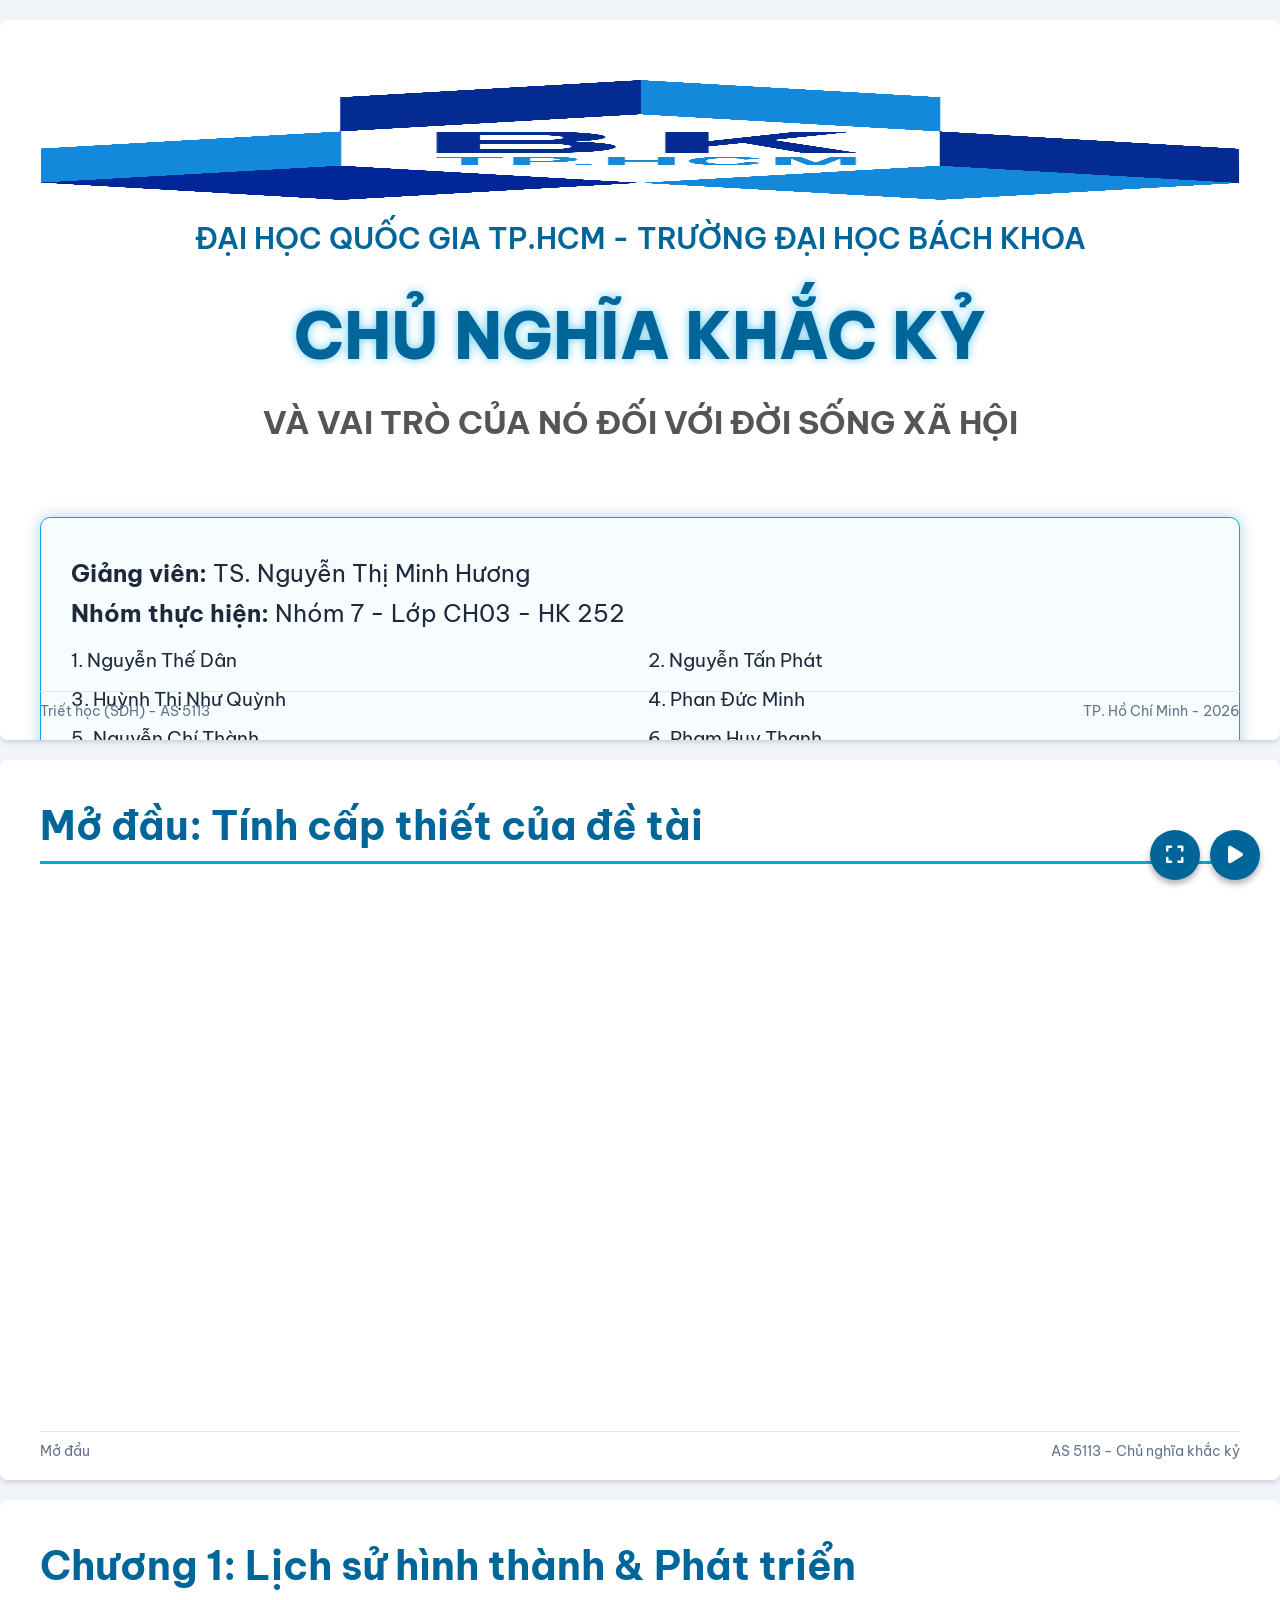
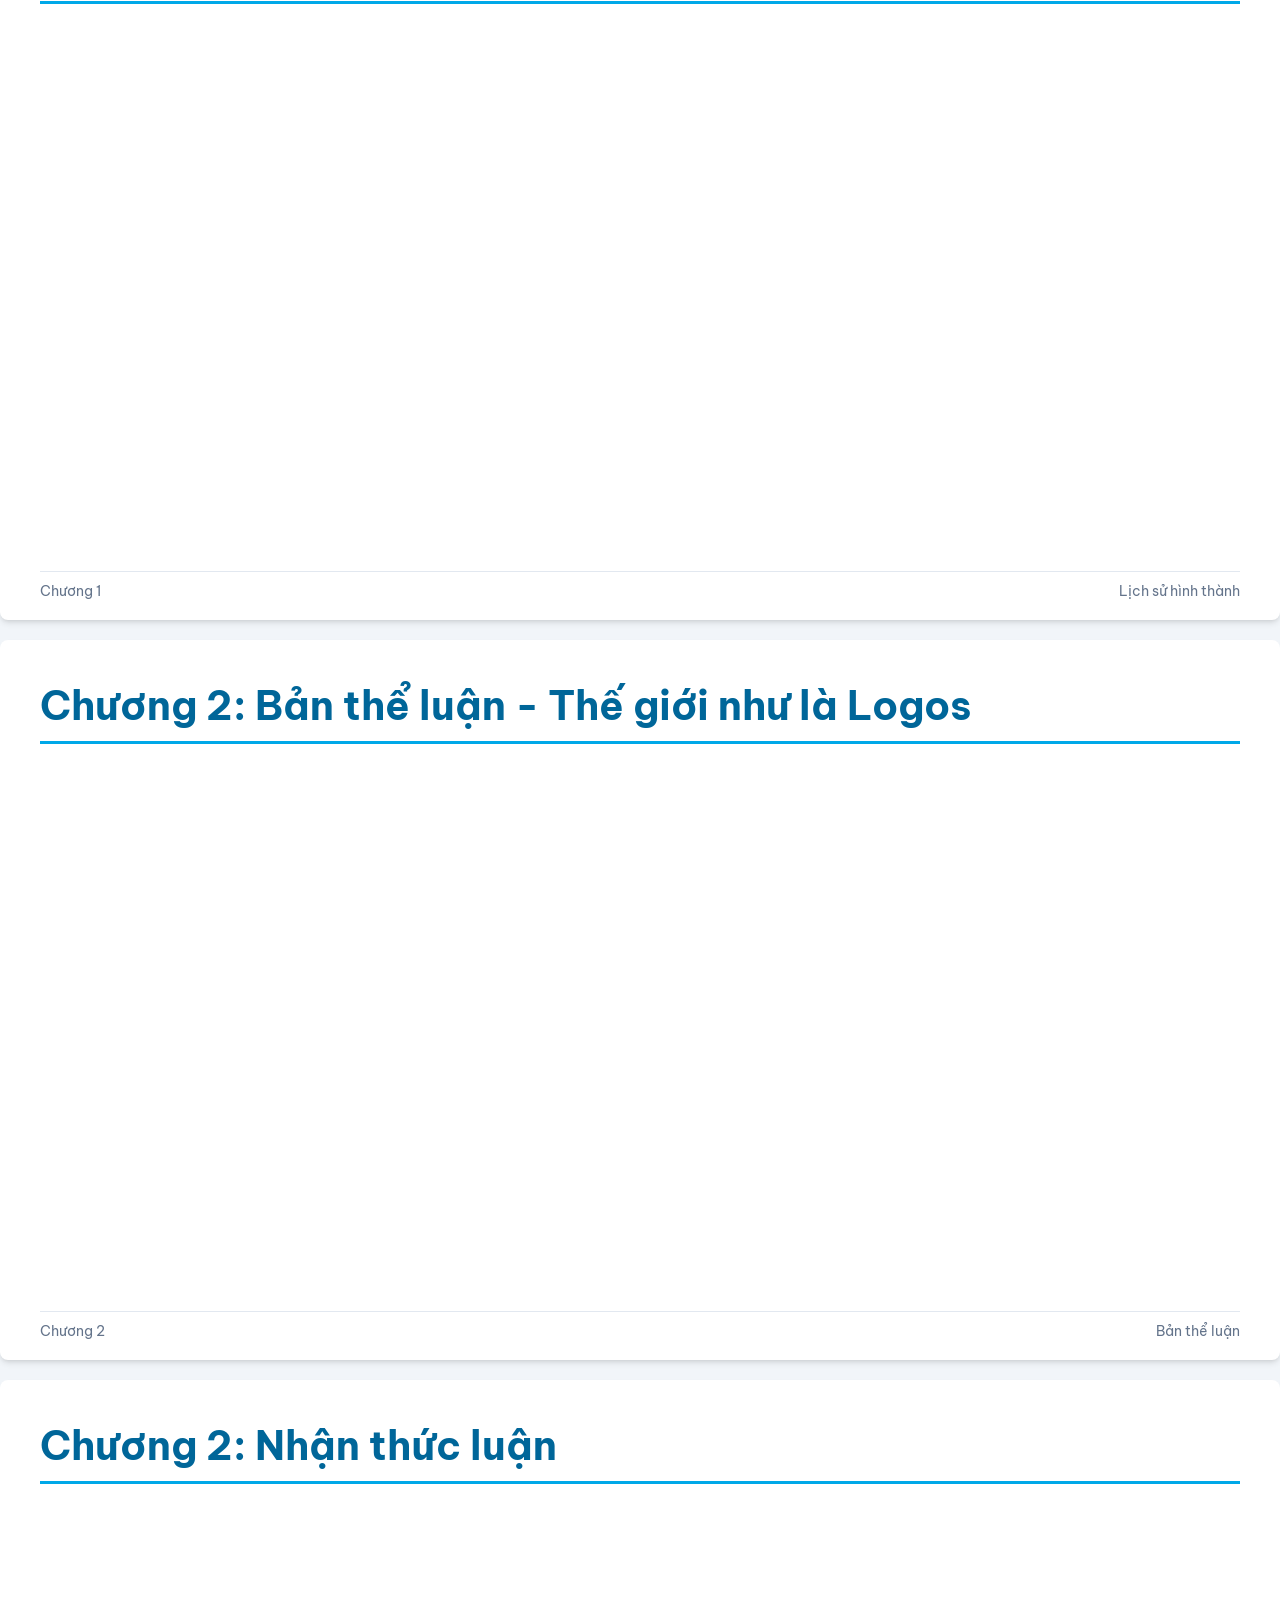
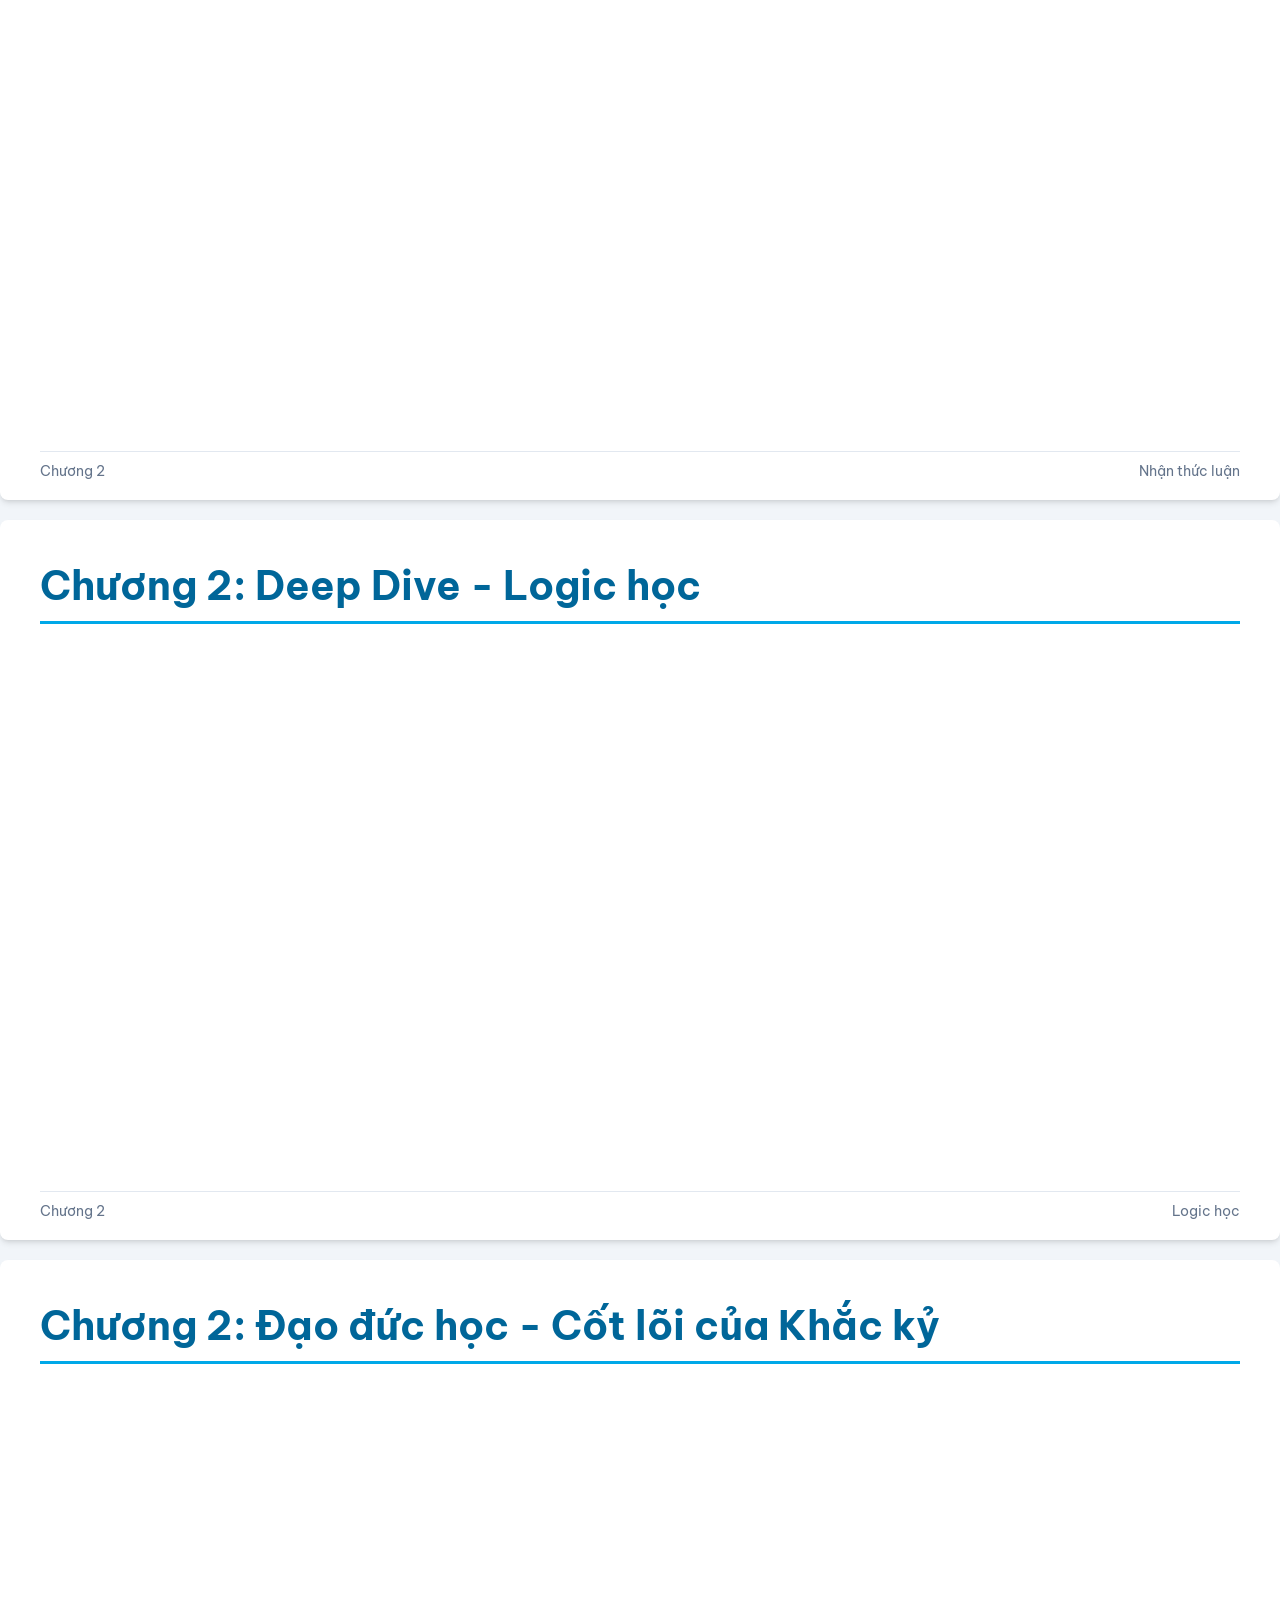
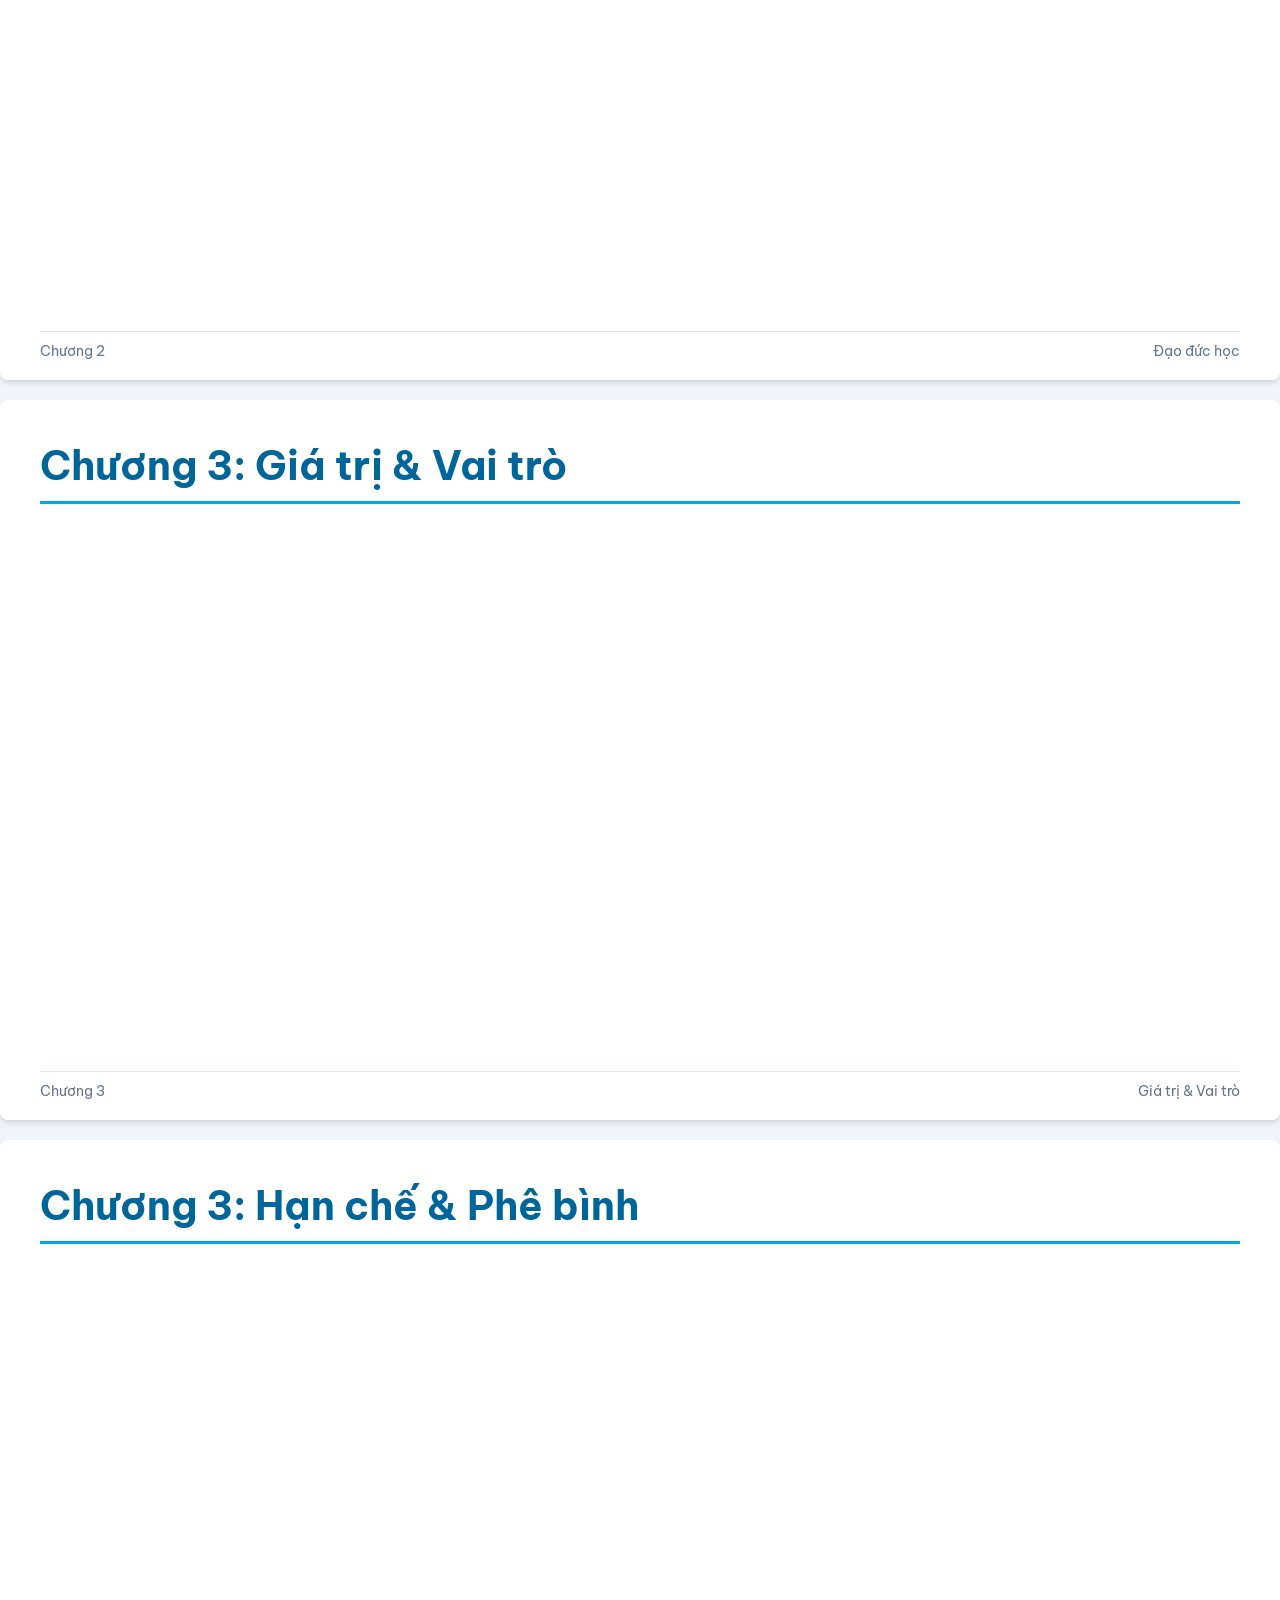
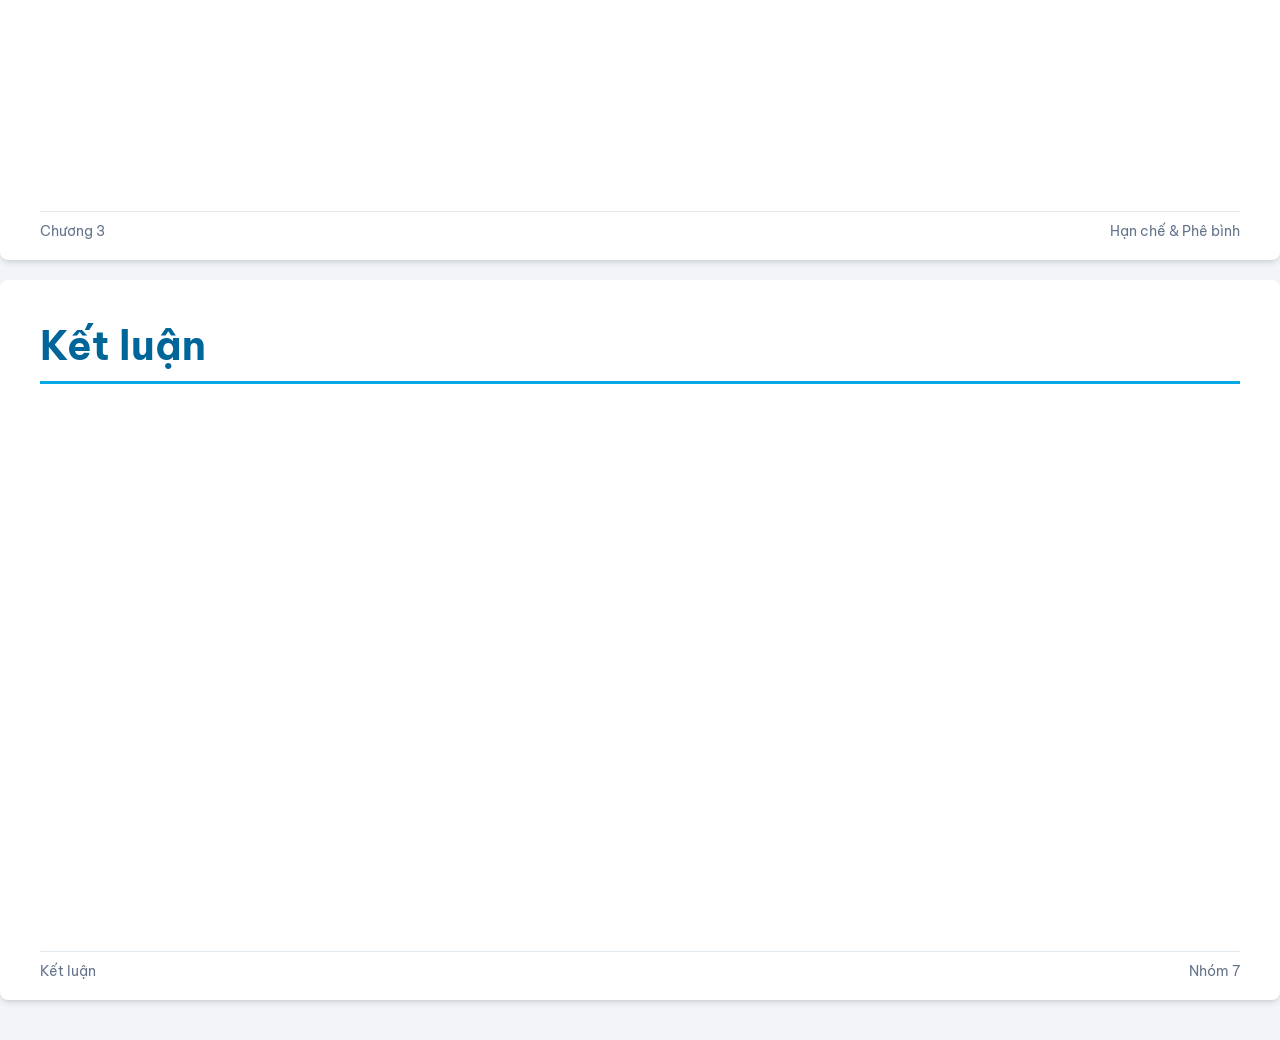
==== index.html @ 93620fe8 "feat: Create a new interactive web-based presentation system with HTML sections, JavaScript logic, a" ====
<!DOCTYPE html>
<html lang="vi">

<head>
    <meta charset="UTF-8">
    <meta name="viewport" content="width=device-width, initial-scale=1.0">
    <title>Tiểu luận Triết học: Chủ nghĩa khắc kỷ</title>
    <link rel="icon" href="assets/hcmut_logo.png" type="image/png">
    <link rel="preconnect" href="https://fonts.googleapis.com">
    <link rel="preconnect" href="https://fonts.gstatic.com" crossorigin>
    <link
        href="https://fonts.googleapis.com/css2?family=Be+Vietnam+Pro:wght@400;500;600;700;800&family=Urbanist:wght@400;700;800&family=Azeret+Mono:wght@400;500&display=swap"
        rel="stylesheet">
    <link rel="stylesheet" href="https://cdnjs.cloudflare.com/ajax/libs/font-awesome/6.5.1/css/all.min.css">
    <link rel="stylesheet" href="css/slides.css">
</head>

<body>
    <!-- Navigation Arrows -->
    <button id="prev-arrow" class="nav-arrow"><i class="fa-solid fa-chevron-left"></i></button>
    <button id="next-arrow" class="nav-arrow"><i class="fa-solid fa-chevron-right"></i></button>

    <!-- Slide Counter -->
    <div id="slide-counter">1 / 1</div>

    <!-- Control Buttons -->
    <div id="presentation-controls">
        <button class="control-btn" id="btn-fullscreen" title="Toàn màn hình (F)">
            <i class="fa-solid fa-expand"></i>
        </button>
        <button class="control-btn" id="btn-present" title="Chế độ trình chiếu (P)">
            <i class="fa-solid fa-play"></i>
        </button>
    </div>

    <!-- Slides Container -->
    <div id="slides-container"></div>

    <script src="js/presentation.js"></script>
</body>

</html>
---- css/slides.css ----
/* Main Styles */
:root {
    --primary-color: #006699; /* BK Blue */
    --accent-color: #00a8e8;
    --text-color: #1e293b;
    --bg-color: #ffffff;
    --slide-width: 1280px;
    --slide-height: 720px;
}

body {
    margin: 0;
    padding: 20px;
    font-family: 'Be Vietnam Pro', sans-serif;
    background-color: #f1f5f9;
    color: var(--text-color);
    display: flex;
    flex-direction: column;
    align-items: center;
    min-height: 100vh;
}

/* Slide Container */
.slide-container {
    width: var(--slide-width);
    height: var(--slide-height);
    background: white;
    margin-bottom: 20px;
    position: relative;
    overflow: hidden;
    box-shadow: 0 4px 6px -1px rgb(0 0 0 / 0.1), 0 2px 4px -2px rgb(0 0 0 / 0.1);
    border-radius: 8px;
    display: flex;
    flex-direction: column;
    padding: 40px;
    box-sizing: border-box;
    transition: transform 0.3s ease;
}

/* Headers */
h1, h2, h3 {
    color: var(--primary-color);
    margin-top: 0;
}

h1 { font-size: 3.5rem; font-weight: 800; line-height: 1.1; margin-bottom: 0.5em; }
h2 { font-size: 2.5rem; font-weight: 700; margin-bottom: 0.8em; border-bottom: 3px solid var(--accent-color); padding-bottom: 10px; display: inline-block; }
h3 { font-size: 1.8rem; font-weight: 600; margin-bottom: 0.5em; }

/* Content */
.content-wrapper {
    flex: 1;
    display: flex;
    flex-direction: column;
    justify-content: center;
}

ul {
    font-size: 1.5rem;
    line-height: 1.6;
    padding-left: 1.5em;
}

li {
    margin-bottom: 0.8em;
}

.highlight {
    color: var(--accent-color);
    font-weight: 700;
}

/* Glow Effect */
.glow-text {
    text-shadow: 0 0 10px rgba(0, 168, 232, 0.6);
}

.box-glow {
    box-shadow: 0 0 15px rgba(0, 102, 153, 0.3);
    border: 1px solid var(--accent-color);
    padding: 20px;
    border-radius: 10px;
    background: rgba(240, 249, 255, 0.5);
}

/* Presentation Mode Overrides */
.presentation-mode body {
    gap: 0 !important;
    padding: 0 !important;
    overflow: hidden !important;
    background: #000 !important;
}

.presentation-mode .slide-container {
    display: none;
    position: fixed;
    top: 50%;
    left: 50%;
    transform: translate(-50%, -50%) scale(var(--slide-scale, 1));
    transform-origin: center center;
    margin: 0 !important;
    box-shadow: none;
    border-radius: 0;
}

.presentation-mode .slide-container.active {
    display: flex;
}

/* Fragment Animations */
.fragment {
    opacity: 0;
    transform: translateY(20px);
    transition: all 0.5s ease;
}

.fragment.visible {
    opacity: 1;
    transform: translateY(0);
}

/* Controls */
#presentation-controls {
    position: fixed;
    bottom: 20px;
    right: 20px;
    z-index: 1000;
    display: flex;
    gap: 10px;
}

.control-btn {
    width: 50px;
    height: 50px;
    border-radius: 50%;
    border: none;
    background: var(--primary-color);
    color: white;
    font-size: 20px;
    cursor: pointer;
    transition: all 0.3s ease;
    box-shadow: 0 4px 6px rgba(0,0,0,0.3);
    display: flex;
    align-items: center;
    justify-content: center;
}

.control-btn:hover {
    transform: scale(1.1);
    background: var(--accent-color);
}

.presentation-mode #presentation-controls {
    opacity: 0.3;
}
.presentation-mode #presentation-controls:hover {
    opacity: 1;
}

/* Navigation Arrows */
.nav-arrow {
    position: fixed;
    top: 50%;
    transform: translateY(-50%);
    width: 60px;
    height: 80px;
    background: rgba(0, 102, 153, 0.5);
    color: white;
    border: none;
    cursor: pointer;
    font-size: 24px;
    z-index: 1001;
    opacity: 0;
    transition: opacity 0.3s, background 0.3s;
    display: flex;
    align-items: center;
    justify-content: center;
}

.presentation-mode .nav-arrow { opacity: 0.3; }
.presentation-mode .nav-arrow:hover { opacity: 1; background: rgba(0, 102, 153, 0.9); }
#prev-arrow { left: 0; border-radius: 0 10px 10px 0; }
#next-arrow { right: 0; border-radius: 10px 0 0 10px; }

/* Slide Counter */
#slide-counter {
    position: fixed;
    bottom: 20px;
    left: 50%;
    transform: translateX(-50%);
    background: rgba(0, 0, 0, 0.7);
    color: white;
    padding: 8px 16px;
    border-radius: 20px;
    font-weight: 600;
    z-index: 1000;
    display: none;
}
.presentation-mode #slide-counter { display: block; }

/* Grid Layout for comparison */
.grid-2 {
    display: grid;
    grid-template-columns: 1fr 1fr;
    gap: 40px;
}

/* Footer info */
.slide-footer {
    position: absolute;
    bottom: 20px;
    left: 40px;
    right: 40px;
    display: flex;
    justify-content: space-between;
    font-size: 0.9rem;
    color: #64748b;
    border-top: 1px solid #e2e8f0;
    padding-top: 10px;
}
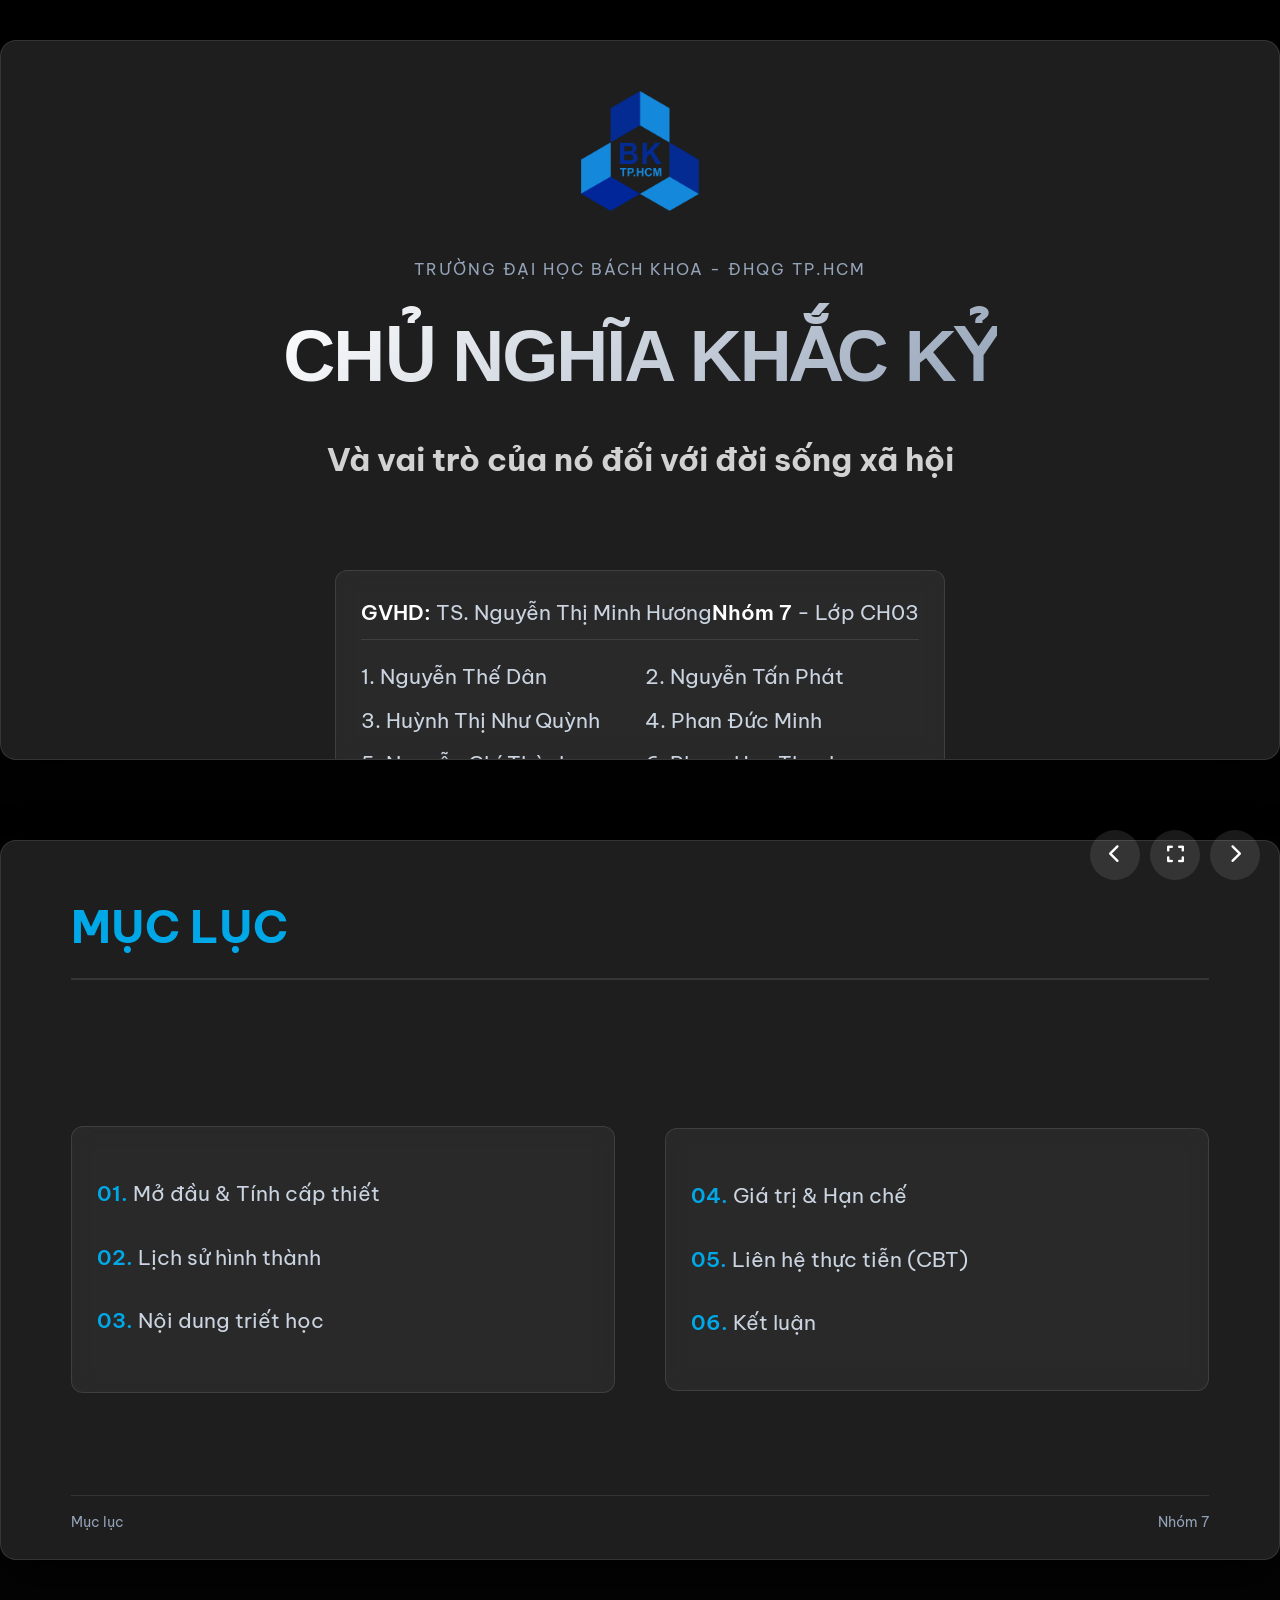
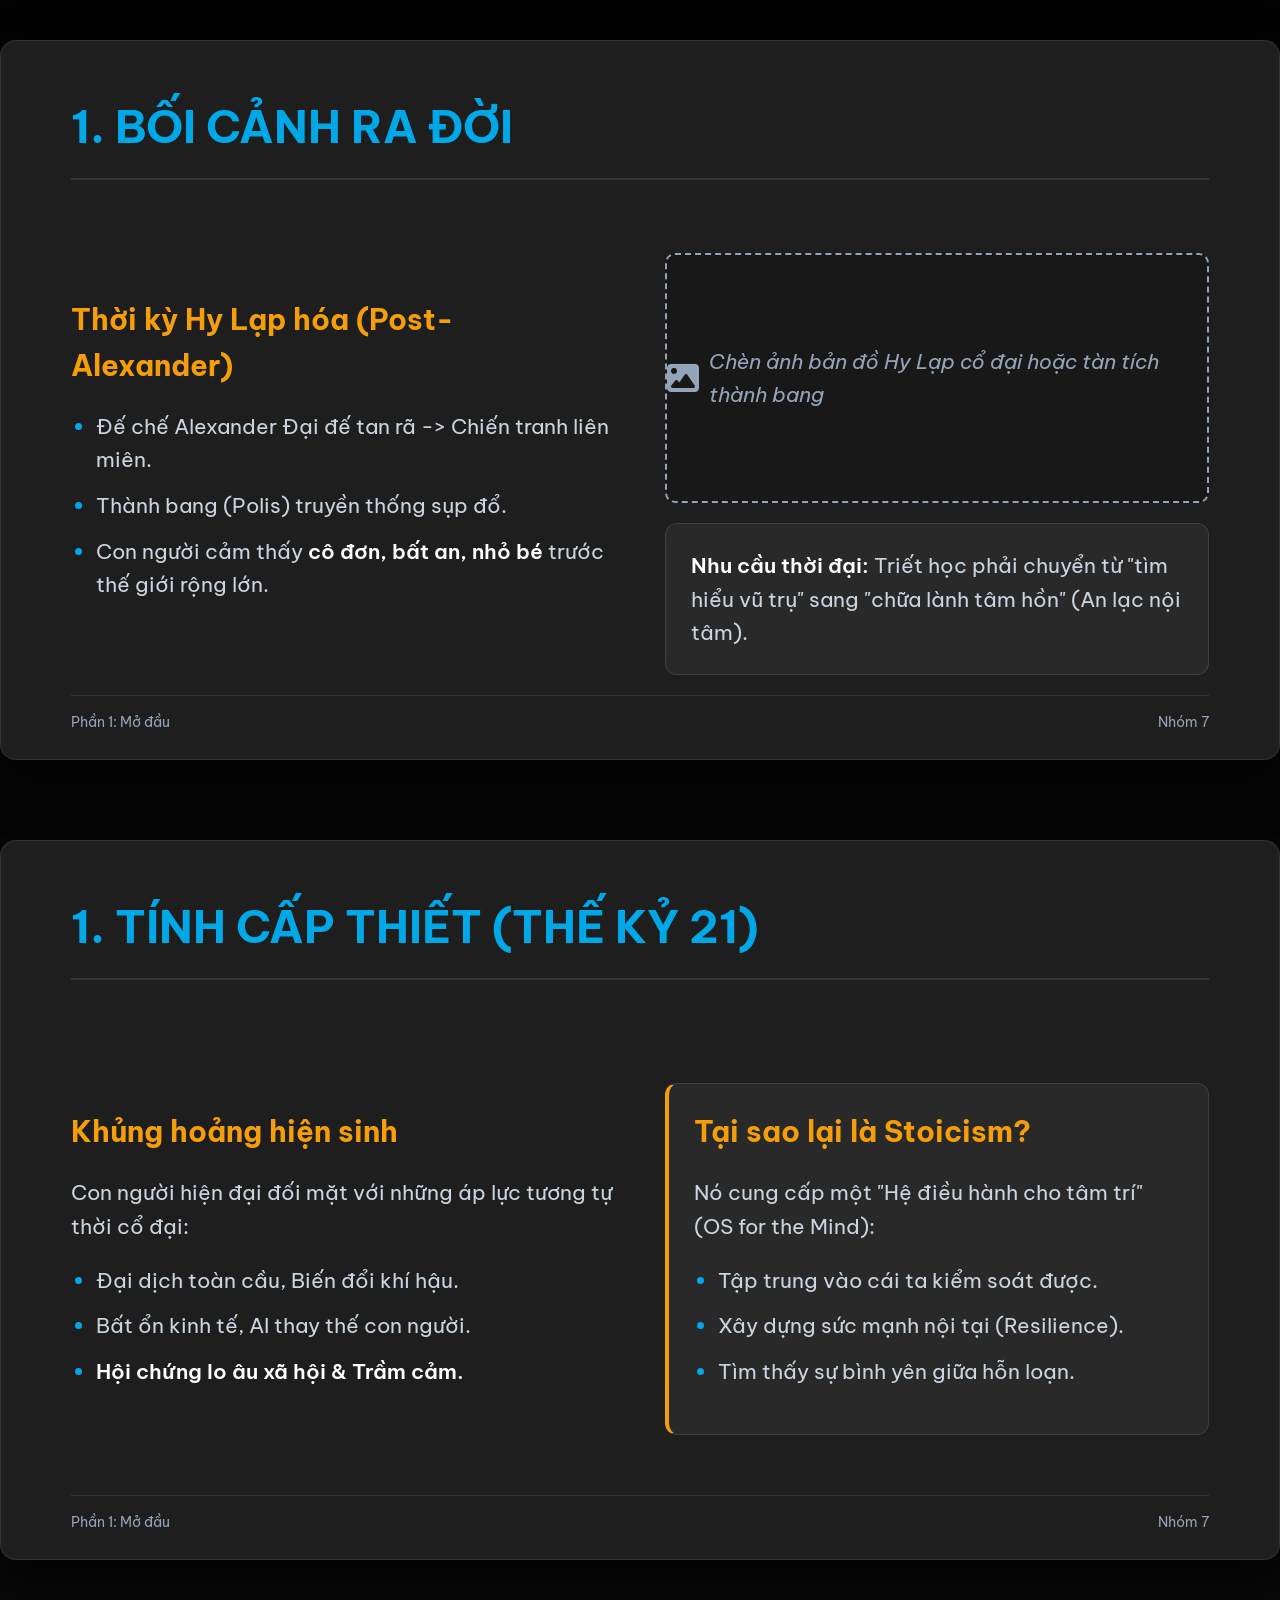
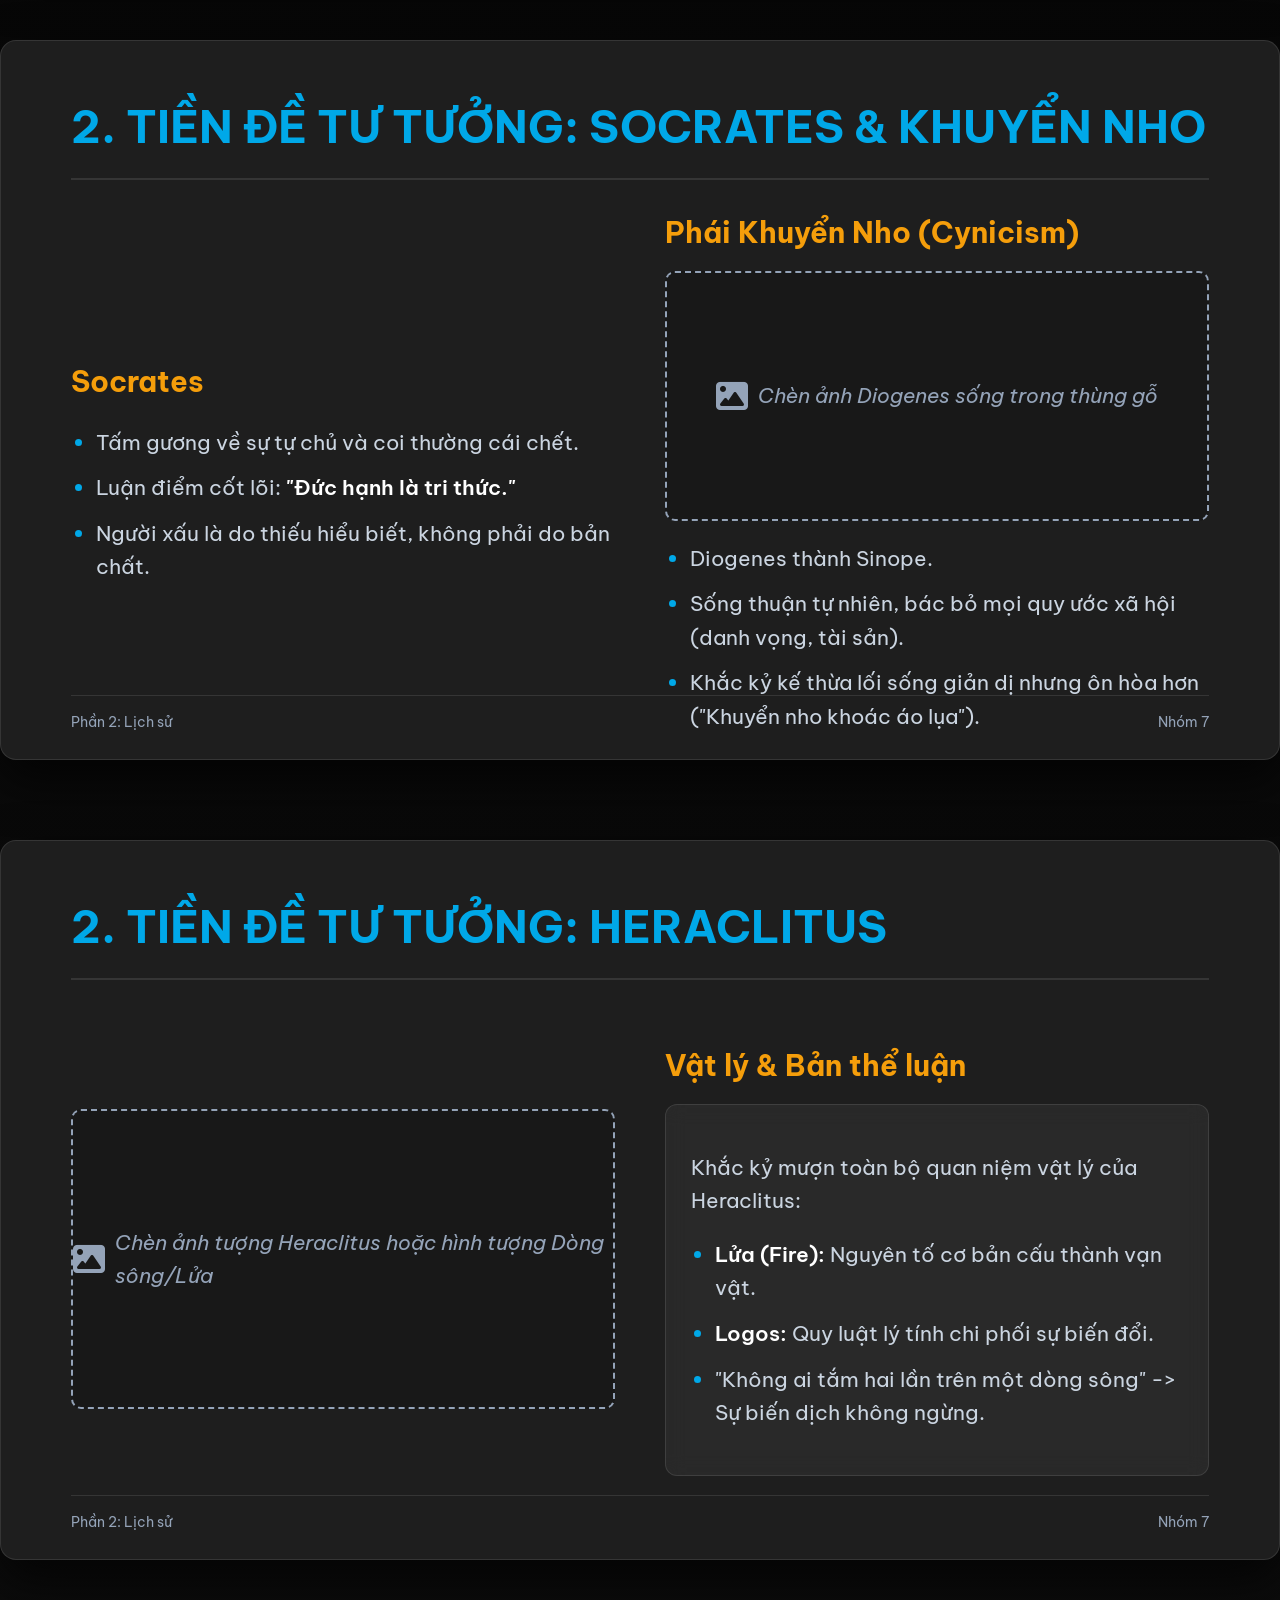
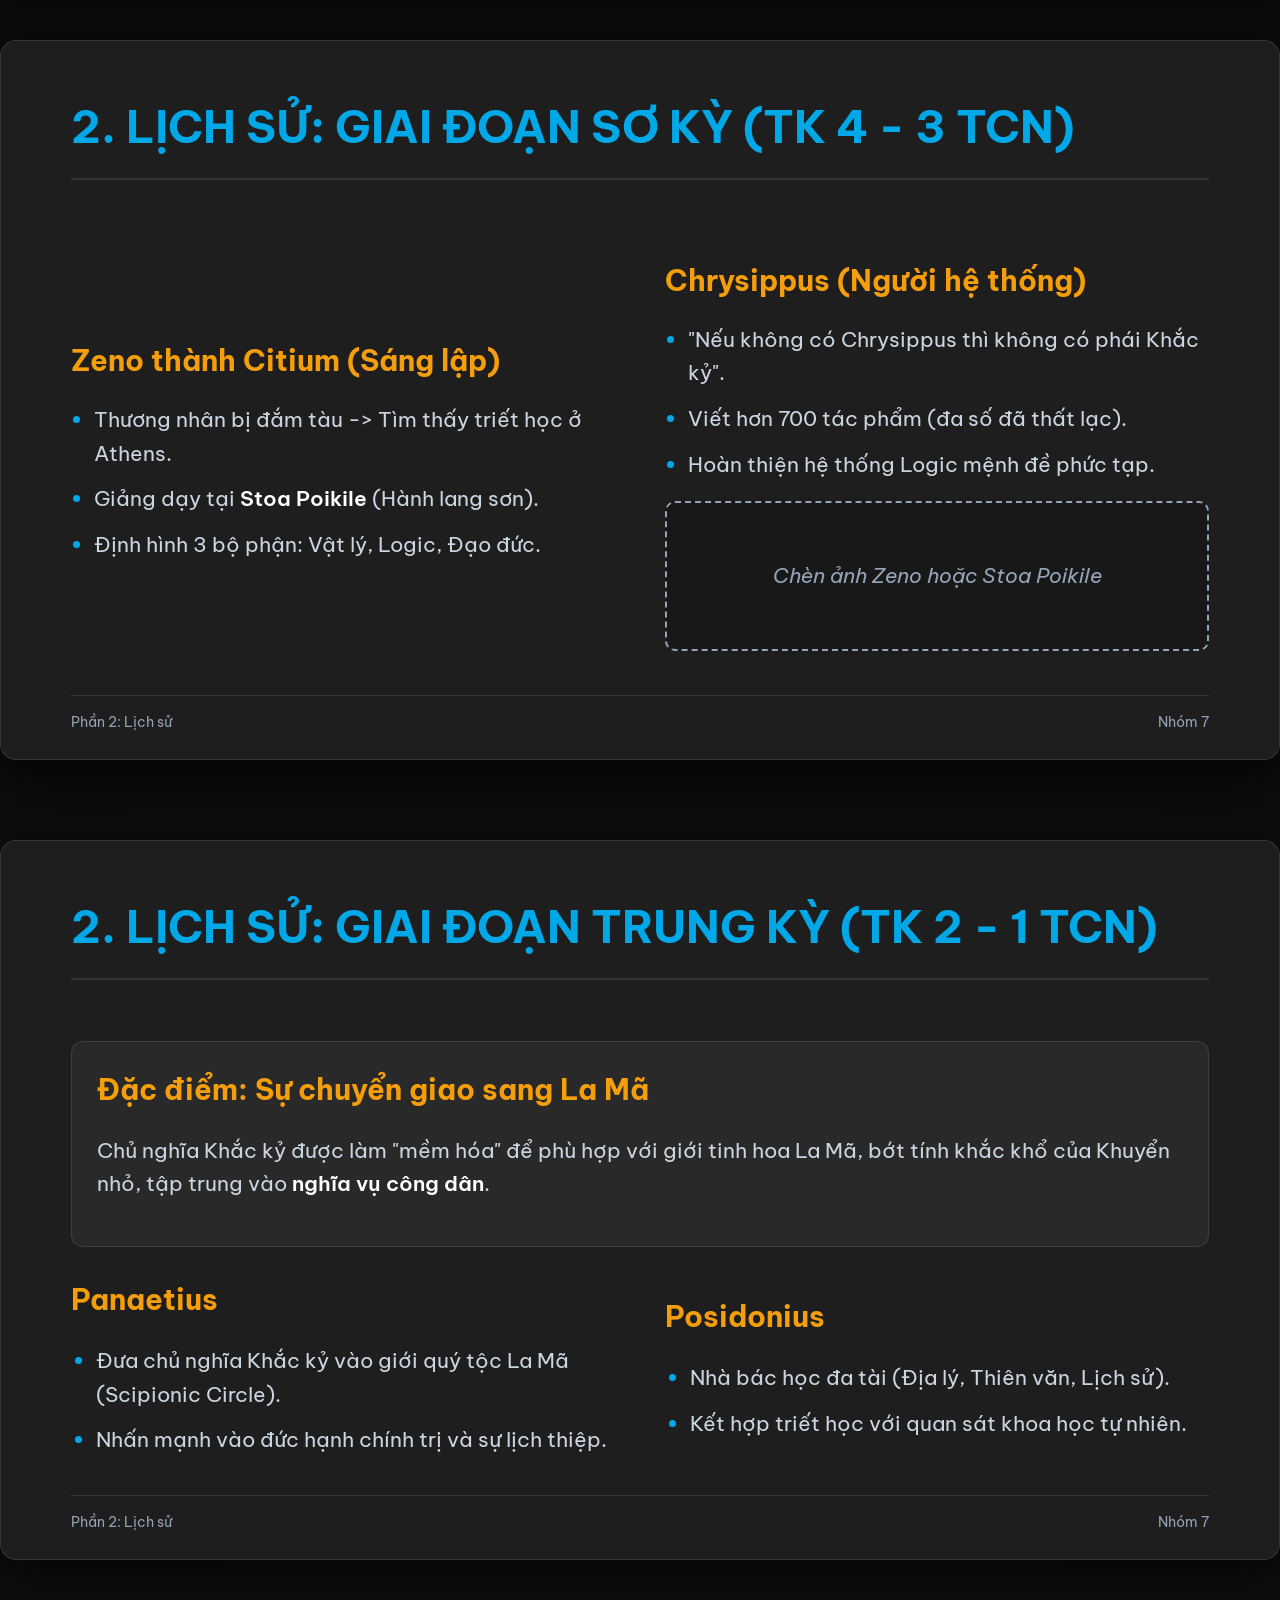
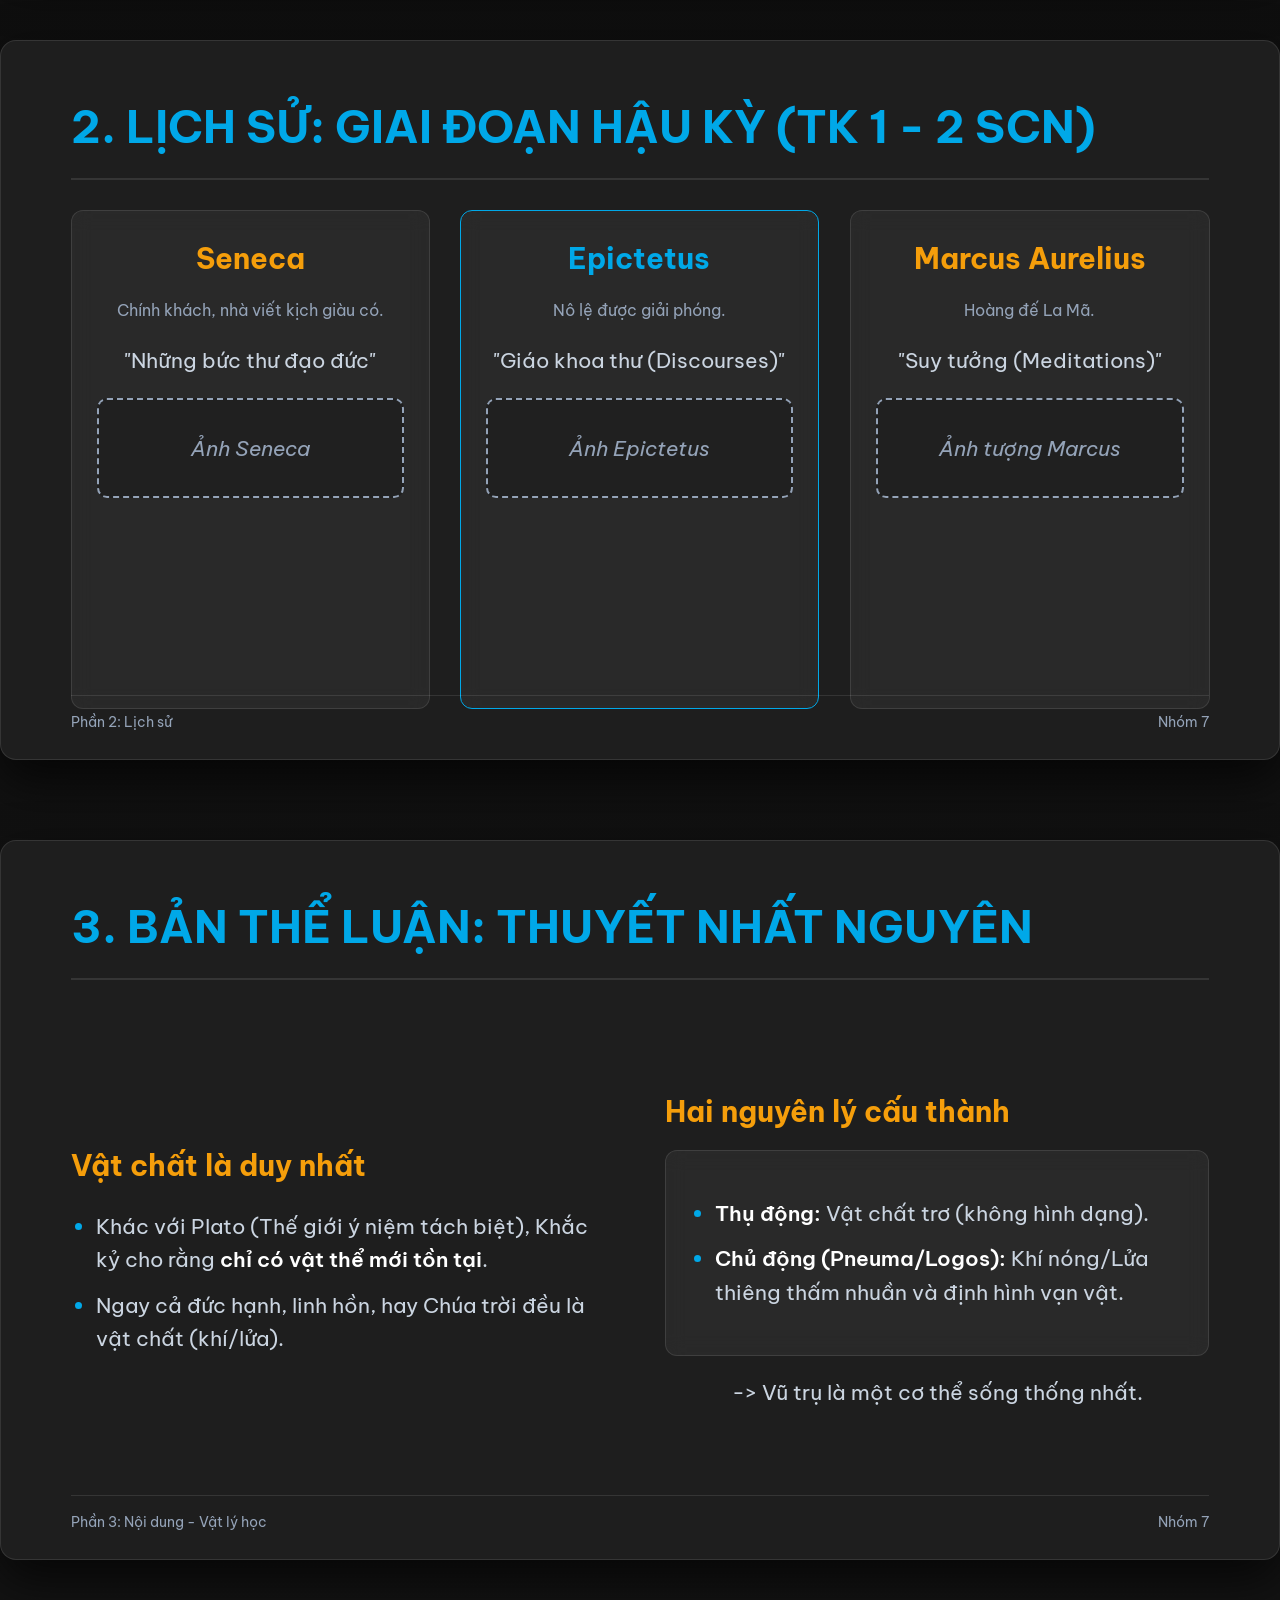
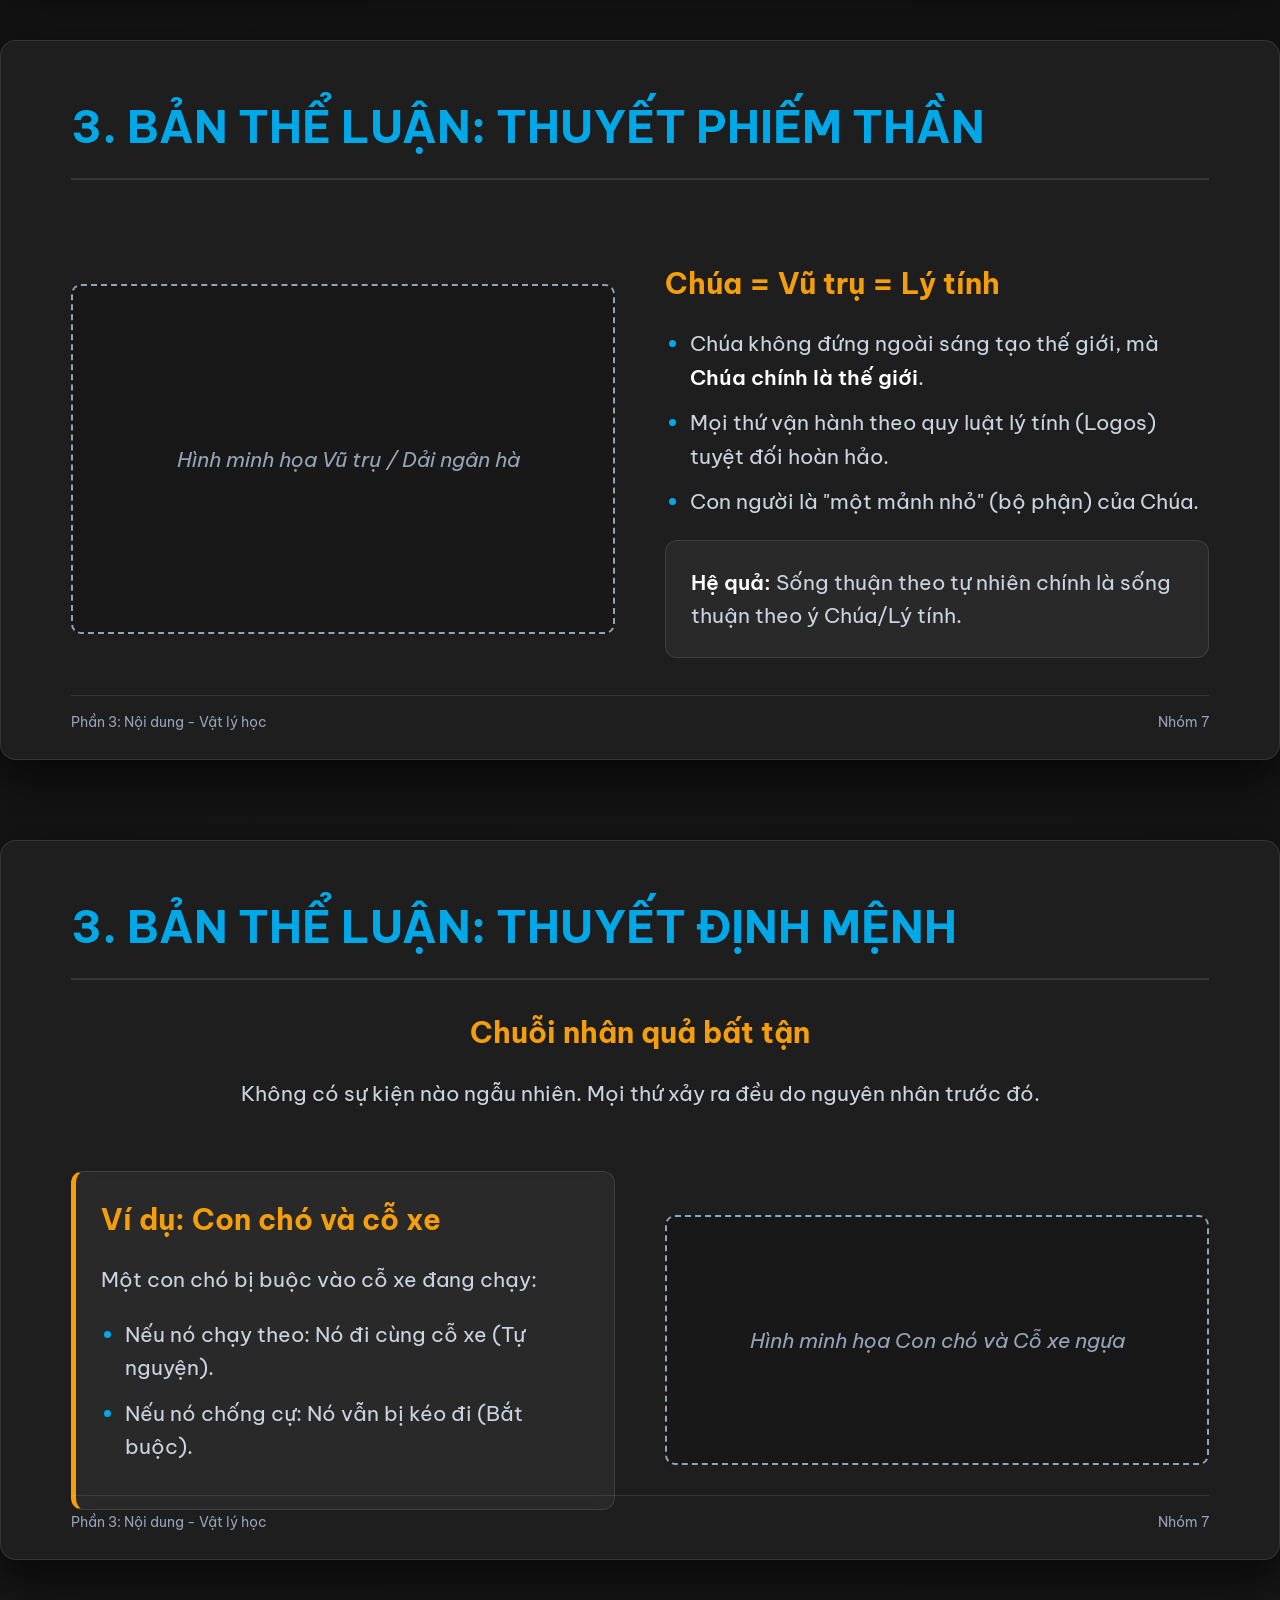
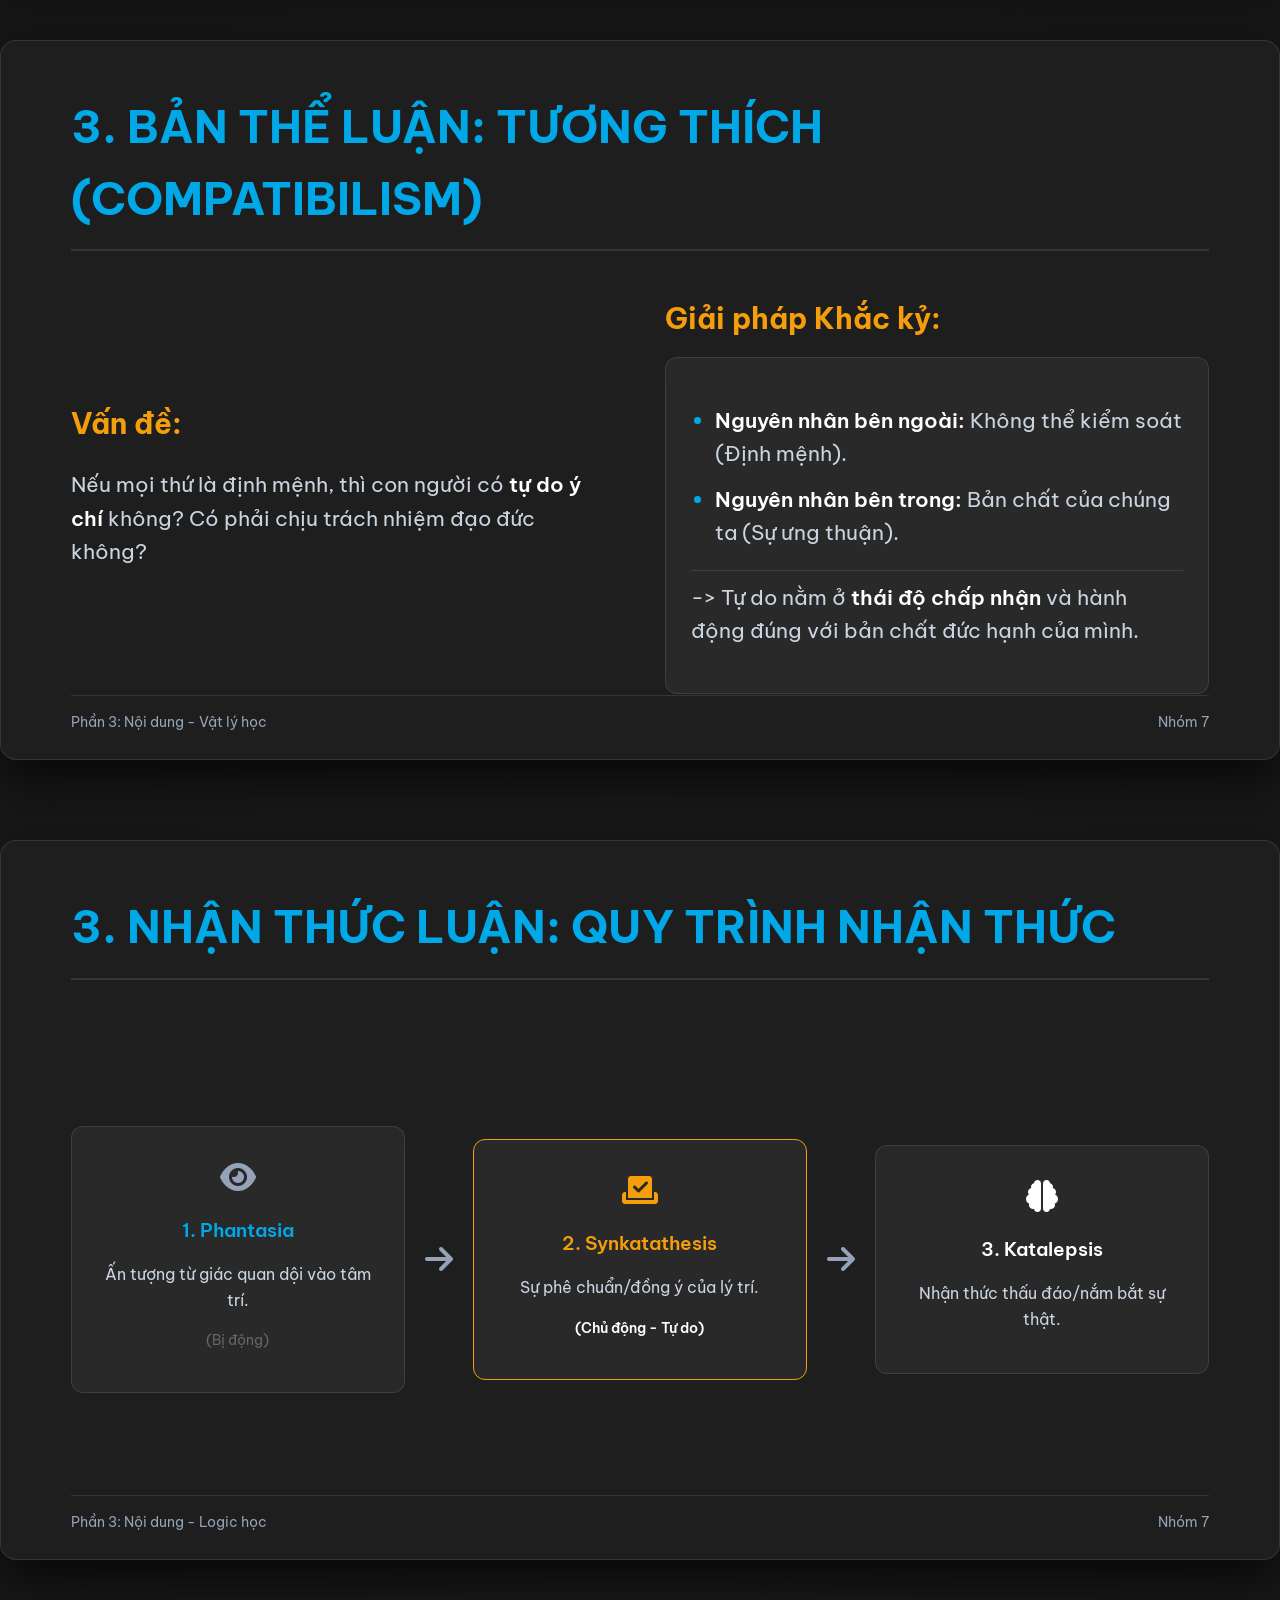
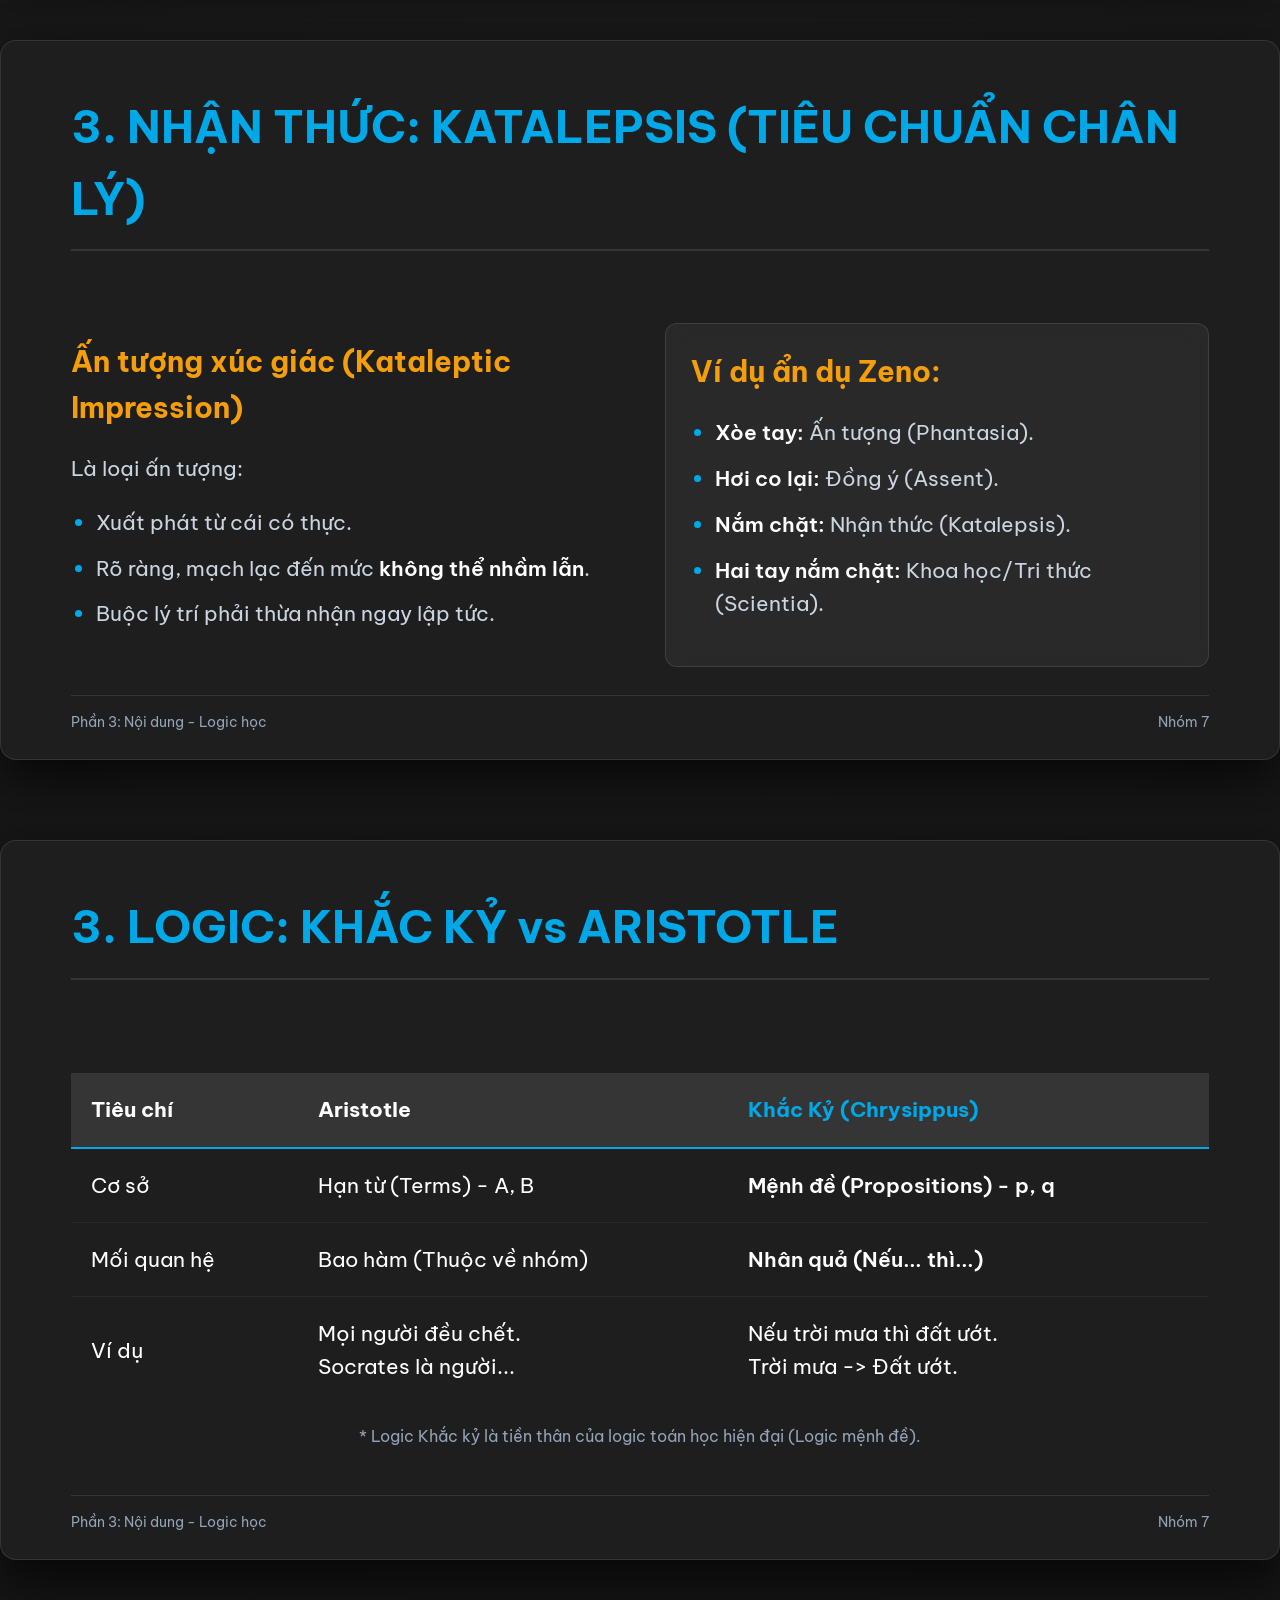
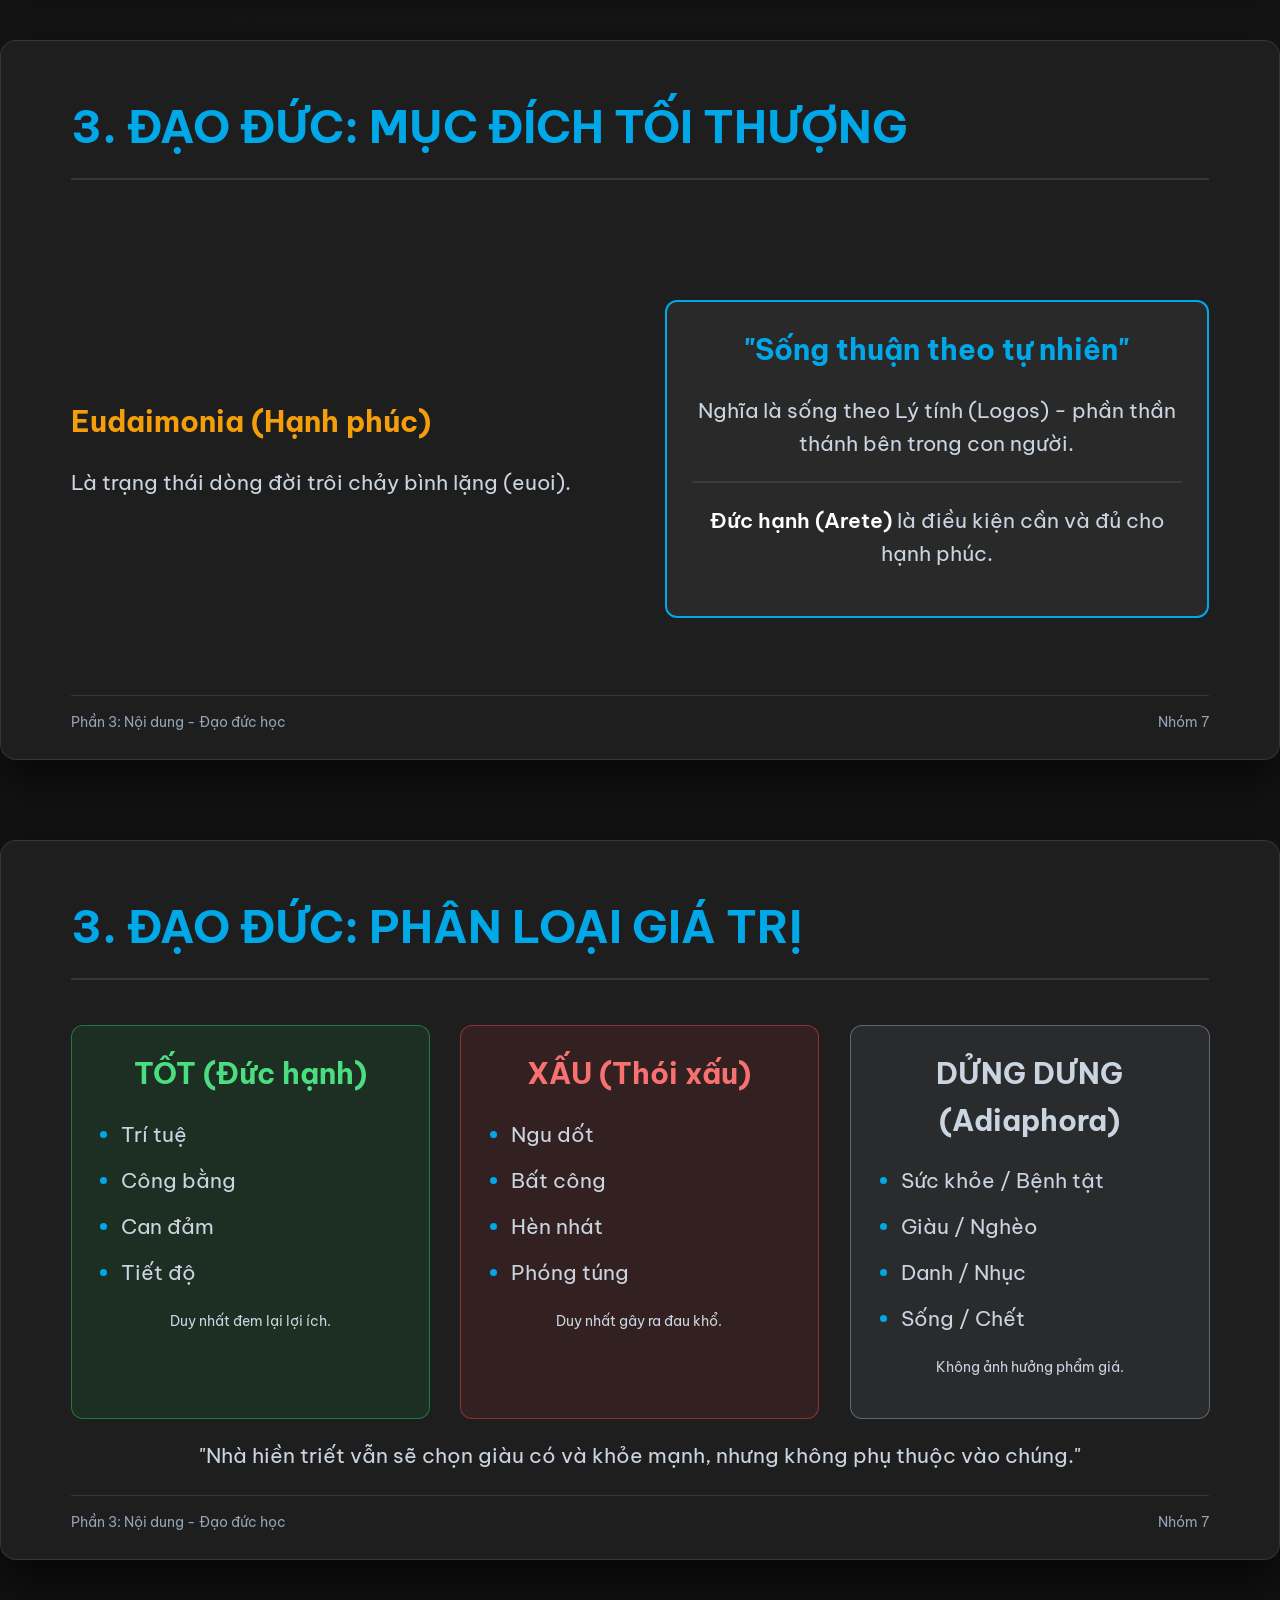
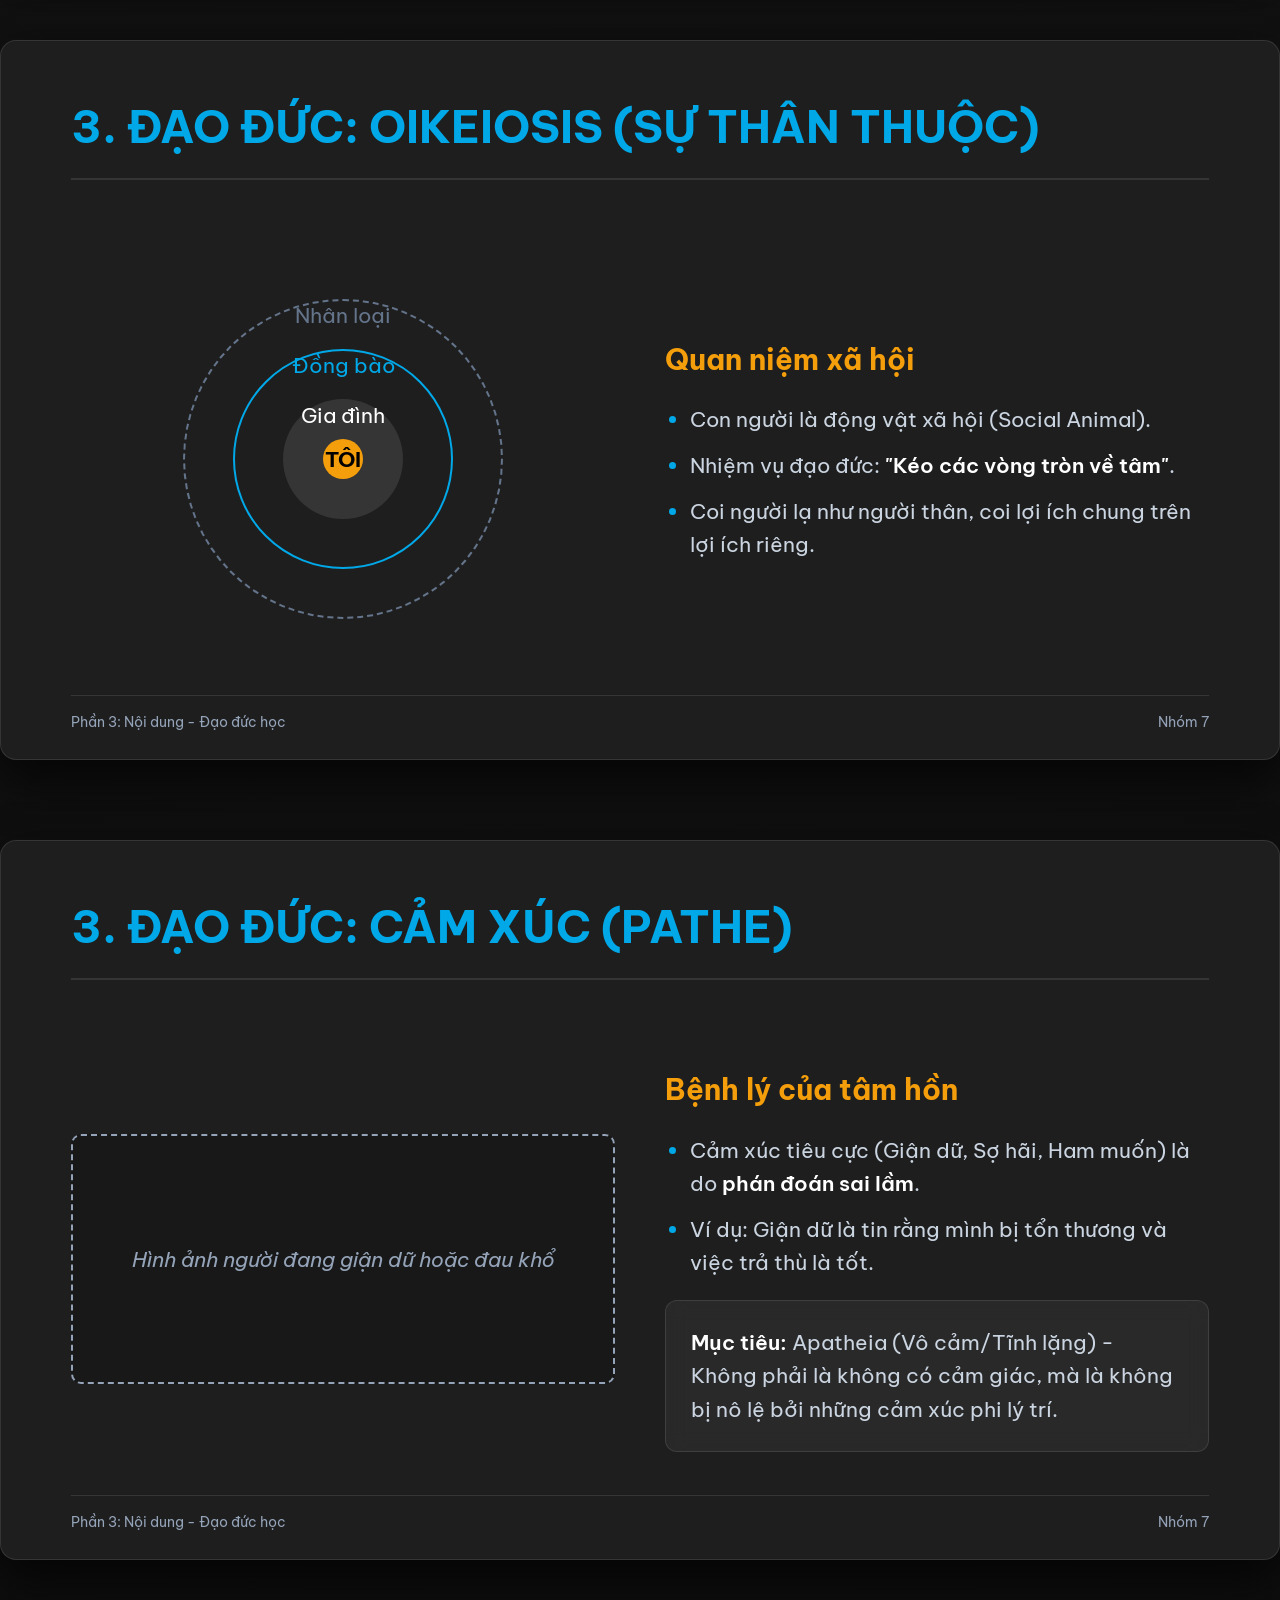
==== commit 79c88e51: "feat: Add a new presentation with multiple content sections, styling, and a launch script." ====
--- a/index.html
+++ b/index.html
@@ -4,8 +4,7 @@
 <head>
     <meta charset="UTF-8">
     <meta name="viewport" content="width=device-width, initial-scale=1.0">
-    <title>Tiểu luận Triết học: Chủ nghĩa khắc kỷ</title>
-    <link rel="icon" href="assets/hcmut_logo.png" type="image/png">
+    <title>Chủ nghĩa Khắc Kỷ - AS 5113</title>
     <link rel="preconnect" href="https://fonts.googleapis.com">
     <link rel="preconnect" href="https://fonts.gstatic.com" crossorigin>
     <link
@@ -16,25 +15,30 @@
 </head>
 
 <body>
-    <!-- Navigation Arrows -->
-    <button id="prev-arrow" class="nav-arrow"><i class="fa-solid fa-chevron-left"></i></button>
-    <button id="next-arrow" class="nav-arrow"><i class="fa-solid fa-chevron-right"></i></button>
 
-    <!-- Slide Counter -->
-    <div id="slide-counter">1 / 1</div>
-
-    <!-- Control Buttons -->
-    <div id="presentation-controls">
-        <button class="control-btn" id="btn-fullscreen" title="Toàn màn hình (F)">
-            <i class="fa-solid fa-expand"></i>
-        </button>
-        <button class="control-btn" id="btn-present" title="Chế độ trình chiếu (P)">
-            <i class="fa-solid fa-play"></i>
-        </button>
+    <!-- Loading Indicator -->
+    <div id="loading"
+        style="position: fixed; inset: 0; background: #000; color: white; display: flex; align-items: center; justify-content: center; z-index: 9999;">
+        <div style="text-align: center;">
+            <i class="fa-solid fa-spinner fa-spin" style="font-size: 3rem; margin-bottom: 20px;"></i>
+            <h2>Đang tải bài thuyết trình...</h2>
+            <p id="loading-text" style="color: #888;">Nếu chầm, hãy đảm bảo bạn đang chạy file này bằng
+                <b>start_presentation.bat</b></p>
+        </div>
     </div>
 
-    <!-- Slides Container -->
-    <div id="slides-container"></div>
+    <!-- Slides will be injected here -->
+    <main id="slides_wrapper"></main>
+
+    <!-- Controls -->
+    <div id="controls">
+        <button class="btn" onclick="prevSlide()"><i class="fa-solid fa-chevron-left"></i></button>
+        <button class="btn" onclick="togglePresentation()"><i class="fa-solid fa-expand"></i></button>
+        <button class="btn" onclick="nextSlide()"><i class="fa-solid fa-chevron-right"></i></button>
+    </div>
+
+    <!-- Counter -->
+    <div id="counter">1 / --</div>
 
     <script src="js/presentation.js"></script>
 </body>
--- a/css/slides.css
+++ b/css/slides.css
@@ -1,126 +1,237 @@
-/* Main Styles */
+/* =========================================
+   CORE STYLES
+   ========================================= */
 :root {
-    --primary-color: #006699; /* BK Blue */
-    --accent-color: #00a8e8;
-    --text-color: #1e293b;
-    --bg-color: #ffffff;
-    --slide-width: 1280px;
-    --slide-height: 720px;
+    --primary: #006699;
+    --secondary: #00a8e8;
+    --dark-bg: #121212;
+    --card-bg: #1e1e1e;
+    --text-main: #f1f5f9;
+    --text-muted: #94a3b8;
+    --accent: #f59e0b;
+    --slide-w: 1280px;
+    --slide-h: 720px;
+}
+
+* {
+    box-sizing: border-box;
 }
 
 body {
     margin: 0;
-    padding: 20px;
+    padding: 0;
     font-family: 'Be Vietnam Pro', sans-serif;
-    background-color: #f1f5f9;
-    color: var(--text-color);
+    background-color: #000;
+    background-image: radial-gradient(circle at center, #1a1a1a 0%, #000000 100%);
+    color: var(--text-main);
     display: flex;
     flex-direction: column;
     align-items: center;
     min-height: 100vh;
-}
-
-/* Slide Container */
+    overflow-x: hidden;
+    padding-top: 40px;
+    padding-bottom: 40px;
+}
+
+/* =========================================
+   SLIDE CONTAINER
+   ========================================= */
 .slide-container {
-    width: var(--slide-width);
-    height: var(--slide-height);
-    background: white;
-    margin-bottom: 20px;
+    width: var(--slide-w);
+    height: var(--slide-h);
+    background: var(--card-bg);
+    margin-bottom: 80px;
+    /* Separated slides */
     position: relative;
     overflow: hidden;
-    box-shadow: 0 4px 6px -1px rgb(0 0 0 / 0.1), 0 2px 4px -2px rgb(0 0 0 / 0.1);
-    border-radius: 8px;
+    border-radius: 16px;
+    box-shadow: 0 20px 50px rgba(0, 0, 0, 0.7);
+    border: 1px solid rgba(255, 255, 255, 0.1);
     display: flex;
     flex-direction: column;
-    padding: 40px;
-    box-sizing: border-box;
+    padding: 50px 70px;
+    flex-shrink: 0;
     transition: transform 0.3s ease;
 }
 
-/* Headers */
-h1, h2, h3 {
-    color: var(--primary-color);
-    margin-top: 0;
-}
-
-h1 { font-size: 3.5rem; font-weight: 800; line-height: 1.1; margin-bottom: 0.5em; }
-h2 { font-size: 2.5rem; font-weight: 700; margin-bottom: 0.8em; border-bottom: 3px solid var(--accent-color); padding-bottom: 10px; display: inline-block; }
-h3 { font-size: 1.8rem; font-weight: 600; margin-bottom: 0.5em; }
-
-/* Content */
-.content-wrapper {
+/* Background Blobs */
+.slide-bg-deco {
+    position: absolute;
+    top: 0;
+    left: 0;
+    width: 100%;
+    height: 100%;
+    z-index: 0;
+    pointer-events: none;
+    overflow: hidden;
+}
+
+.blob {
+    position: absolute;
+    border-radius: 50%;
+    filter: blur(80px);
+    opacity: 0.15;
+}
+
+/* =========================================
+   TYPOGRAPHY
+   ========================================= */
+h1,
+h2,
+h3 {
+    margin: 0;
+    z-index: 1;
+    position: relative;
+}
+
+h1 {
+    font-family: 'Urbanist', sans-serif;
+    font-size: 4.5rem;
+    font-weight: 800;
+    background: linear-gradient(135deg, #fff 0%, #94a3b8 100%);
+    -webkit-background-clip: text;
+    -webkit-text-fill-color: transparent;
+    margin-bottom: 20px;
+    text-transform: uppercase;
+    letter-spacing: -2px;
+}
+
+h2 {
+    font-size: 2.8rem;
+    color: var(--secondary);
+    margin-bottom: 30px;
+    border-bottom: 2px solid rgba(255, 255, 255, 0.1);
+    padding-bottom: 15px;
+    display: inline-block;
+}
+
+h3 {
+    font-size: 1.8rem;
+    color: var(--accent);
+    margin-bottom: 15px;
+    font-weight: 700;
+}
+
+p,
+li,
+div {
+    font-size: 1.3rem;
+    line-height: 1.6;
+    color: #cbd5e1;
+    z-index: 1;
+    position: relative;
+}
+
+ul {
+    padding-left: 1.2em;
+}
+
+li {
+    margin-bottom: 0.6em;
+}
+
+li::marker {
+    color: var(--secondary);
+}
+
+strong {
+    color: white;
+    font-weight: 600;
+}
+
+/* =========================================
+   COMPONENTS
+   ========================================= */
+.content {
     flex: 1;
     display: flex;
     flex-direction: column;
     justify-content: center;
-}
-
-ul {
-    font-size: 1.5rem;
-    line-height: 1.6;
-    padding-left: 1.5em;
-}
-
-li {
-    margin-bottom: 0.8em;
-}
-
-.highlight {
-    color: var(--accent-color);
-    font-weight: 700;
-}
-
-/* Glow Effect */
-.glow-text {
-    text-shadow: 0 0 10px rgba(0, 168, 232, 0.6);
-}
-
-.box-glow {
-    box-shadow: 0 0 15px rgba(0, 102, 153, 0.3);
-    border: 1px solid var(--accent-color);
-    padding: 20px;
+    z-index: 1;
+}
+
+.grid-2 {
+    display: grid;
+    grid-template-columns: 1fr 1fr;
+    gap: 50px;
+    align-items: center;
+}
+
+.grid-3 {
+    display: grid;
+    grid-template-columns: 1fr 1fr 1fr;
+    gap: 30px;
+    align-items: stretch;
+}
+
+.card {
+    background: rgba(255, 255, 255, 0.05);
+    border: 1px solid rgba(255, 255, 255, 0.1);
+    border-radius: 12px;
+    padding: 25px;
+    backdrop-filter: blur(10px);
+    transition: transform 0.2s;
+}
+
+.card:hover {
+    border-color: var(--secondary);
+}
+
+.image-placeholder {
+    width: 100%;
+    height: 250px;
+    border: 2px dashed var(--text-muted);
     border-radius: 10px;
-    background: rgba(240, 249, 255, 0.5);
-}
-
-/* Presentation Mode Overrides */
-.presentation-mode body {
-    gap: 0 !important;
-    padding: 0 !important;
-    overflow: hidden !important;
-    background: #000 !important;
+    display: flex;
+    align-items: center;
+    justify-content: center;
+    color: var(--text-muted);
+    font-style: italic;
+    background: rgba(0, 0, 0, 0.2);
+    margin: 10px 0;
+}
+
+.footer {
+    position: absolute;
+    bottom: 25px;
+    left: 70px;
+    right: 70px;
+    border-top: 1px solid rgba(255, 255, 255, 0.1);
+    padding-top: 15px;
+    display: flex;
+    justify-content: space-between;
+    color: var(--text-muted);
+    font-size: 0.9rem;
+    z-index: 1;
+}
+
+/* =========================================
+   PRESENTATION MODE
+   ========================================= */
+body.presentation-mode {
+    padding: 0;
+    overflow: hidden;
+    background: black;
 }
 
 .presentation-mode .slide-container {
     display: none;
+    margin: 0;
     position: fixed;
     top: 50%;
     left: 50%;
-    transform: translate(-50%, -50%) scale(var(--slide-scale, 1));
-    transform-origin: center center;
-    margin: 0 !important;
+    transform: translate(-50%, -50%) scale(var(--scale, 1));
+    border-radius: 0;
     box-shadow: none;
-    border-radius: 0;
+    border: none;
 }
 
 .presentation-mode .slide-container.active {
     display: flex;
 }
 
-/* Fragment Animations */
-.fragment {
-    opacity: 0;
-    transform: translateY(20px);
-    transition: all 0.5s ease;
-}
-
-.fragment.visible {
-    opacity: 1;
-    transform: translateY(0);
-}
-
 /* Controls */
-#presentation-controls {
+#controls {
     position: fixed;
     bottom: 20px;
     right: 20px;
@@ -129,92 +240,35 @@
     gap: 10px;
 }
 
-.control-btn {
+.btn {
     width: 50px;
     height: 50px;
     border-radius: 50%;
     border: none;
-    background: var(--primary-color);
+    background: rgba(255, 255, 255, 0.1);
     color: white;
-    font-size: 20px;
     cursor: pointer;
-    transition: all 0.3s ease;
-    box-shadow: 0 4px 6px rgba(0,0,0,0.3);
-    display: flex;
-    align-items: center;
-    justify-content: center;
-}
-
-.control-btn:hover {
-    transform: scale(1.1);
-    background: var(--accent-color);
-}
-
-.presentation-mode #presentation-controls {
-    opacity: 0.3;
-}
-.presentation-mode #presentation-controls:hover {
-    opacity: 1;
-}
-
-/* Navigation Arrows */
-.nav-arrow {
-    position: fixed;
-    top: 50%;
-    transform: translateY(-50%);
-    width: 60px;
-    height: 80px;
-    background: rgba(0, 102, 153, 0.5);
-    color: white;
-    border: none;
-    cursor: pointer;
-    font-size: 24px;
-    z-index: 1001;
-    opacity: 0;
-    transition: opacity 0.3s, background 0.3s;
-    display: flex;
-    align-items: center;
-    justify-content: center;
-}
-
-.presentation-mode .nav-arrow { opacity: 0.3; }
-.presentation-mode .nav-arrow:hover { opacity: 1; background: rgba(0, 102, 153, 0.9); }
-#prev-arrow { left: 0; border-radius: 0 10px 10px 0; }
-#next-arrow { right: 0; border-radius: 10px 0 0 10px; }
-
-/* Slide Counter */
-#slide-counter {
+    font-size: 1.2rem;
+    transition: 0.3s;
+}
+
+.btn:hover {
+    background: var(--primary);
+}
+
+#counter {
     position: fixed;
     bottom: 20px;
     left: 50%;
     transform: translateX(-50%);
-    background: rgba(0, 0, 0, 0.7);
+    background: rgba(0, 0, 0, 0.5);
+    padding: 5px 15px;
+    border-radius: 20px;
     color: white;
-    padding: 8px 16px;
-    border-radius: 20px;
-    font-weight: 600;
     z-index: 1000;
     display: none;
 }
-.presentation-mode #slide-counter { display: block; }
-
-/* Grid Layout for comparison */
-.grid-2 {
-    display: grid;
-    grid-template-columns: 1fr 1fr;
-    gap: 40px;
-}
-
-/* Footer info */
-.slide-footer {
-    position: absolute;
-    bottom: 20px;
-    left: 40px;
-    right: 40px;
-    display: flex;
-    justify-content: space-between;
-    font-size: 0.9rem;
-    color: #64748b;
-    border-top: 1px solid #e2e8f0;
-    padding-top: 10px;
-}
+
+.presentation-mode #counter {
+    display: block;
+}
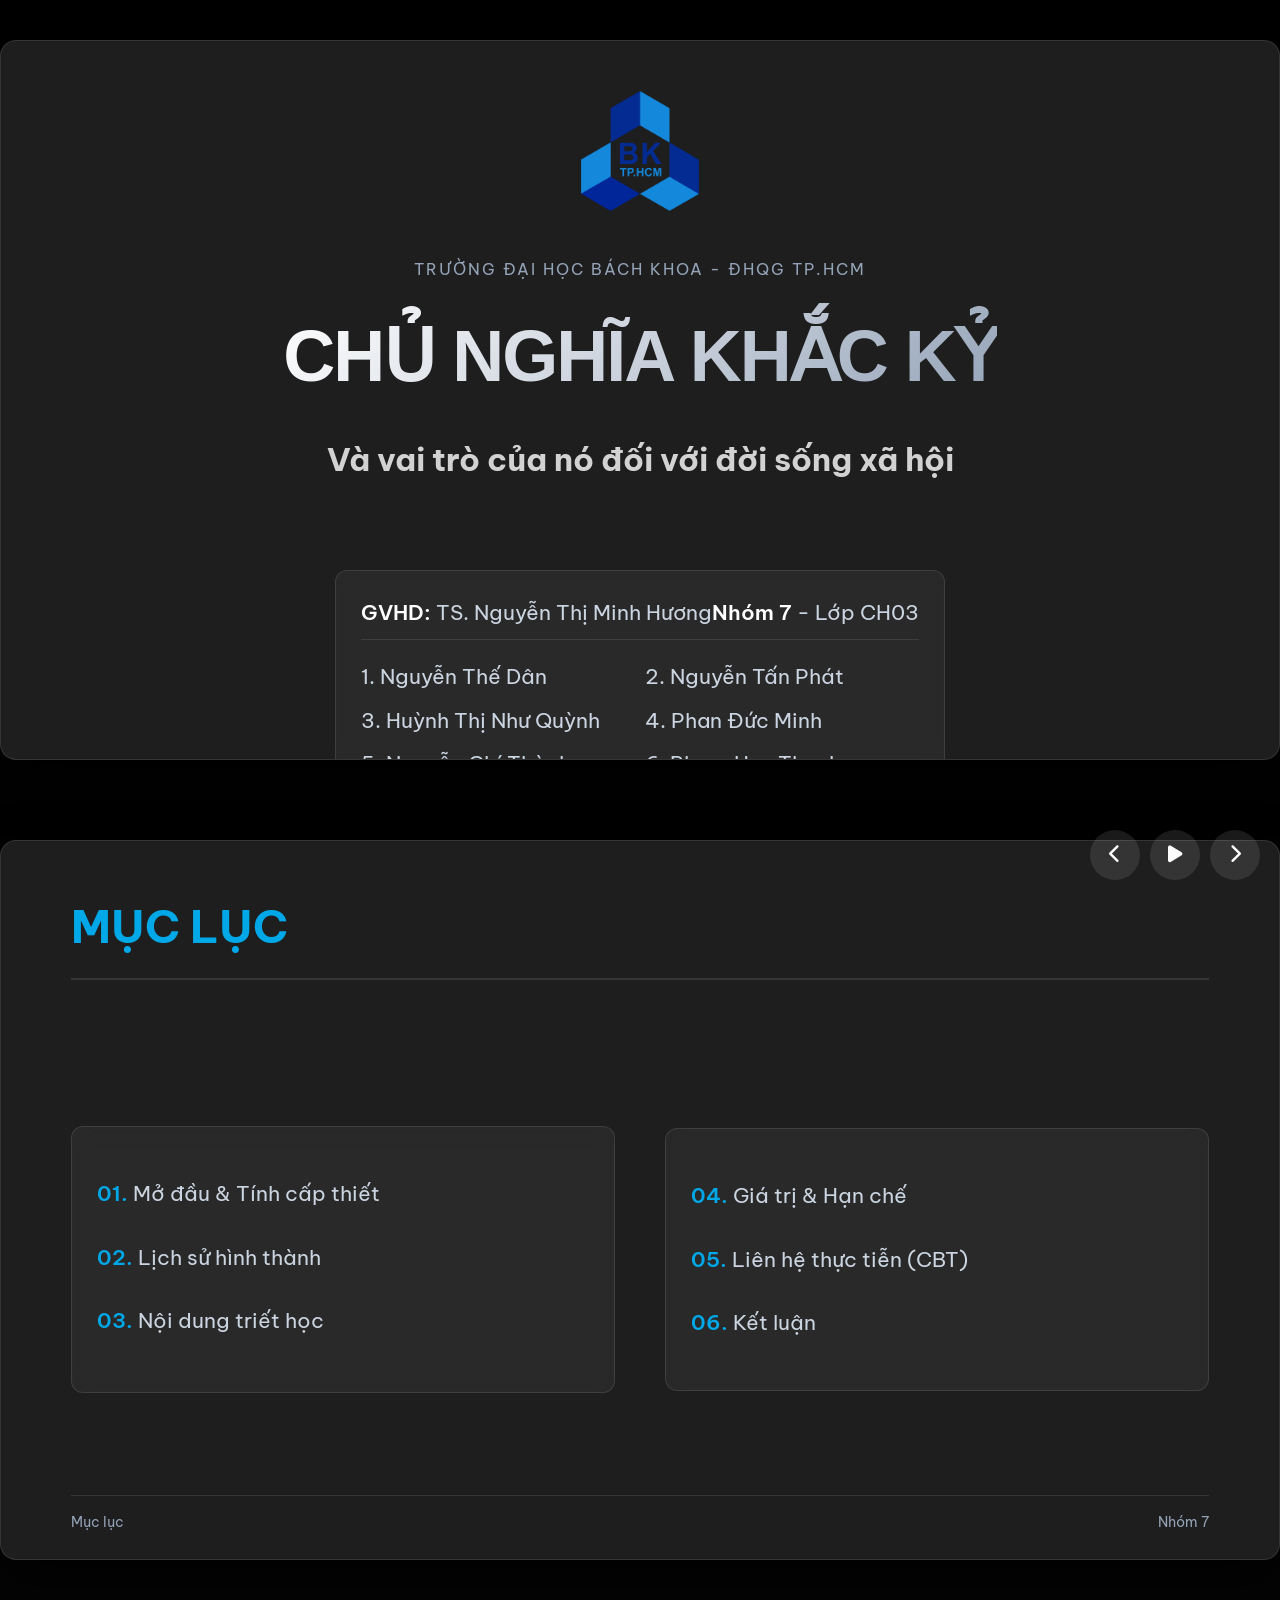
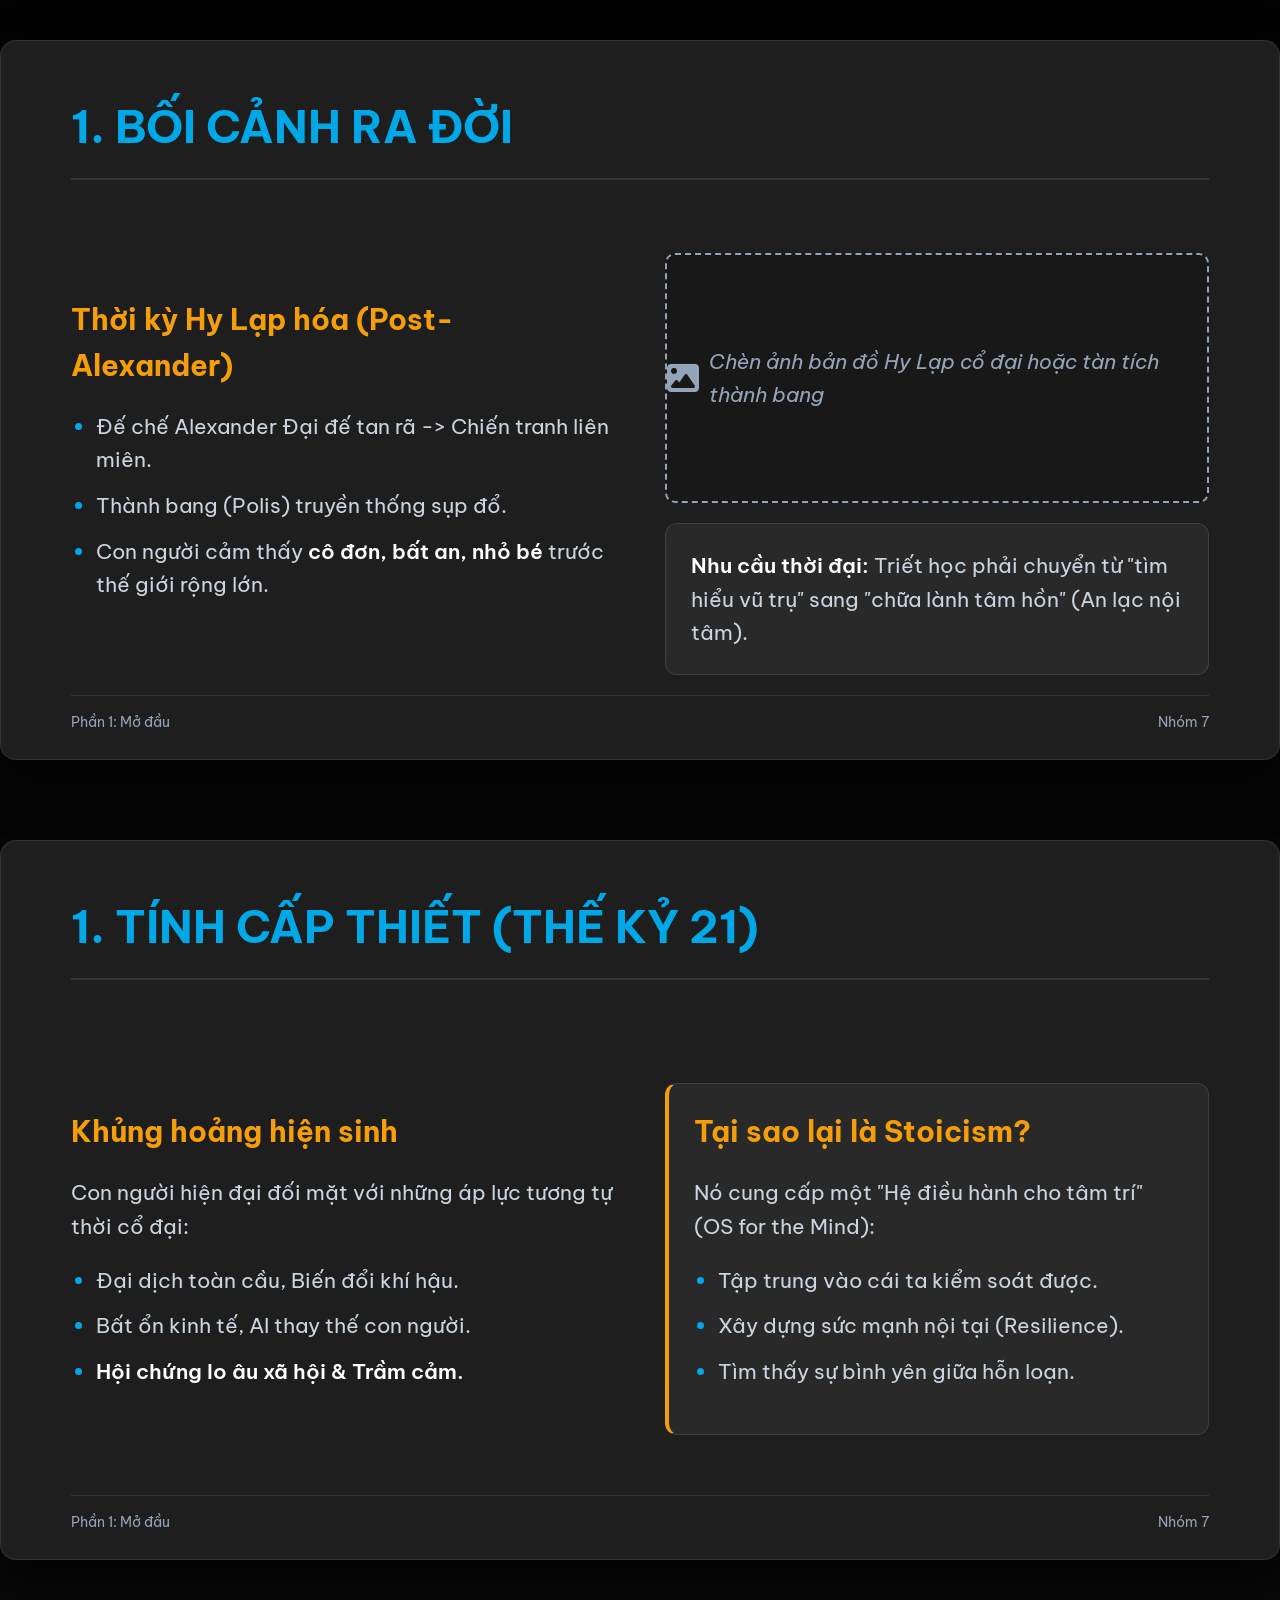
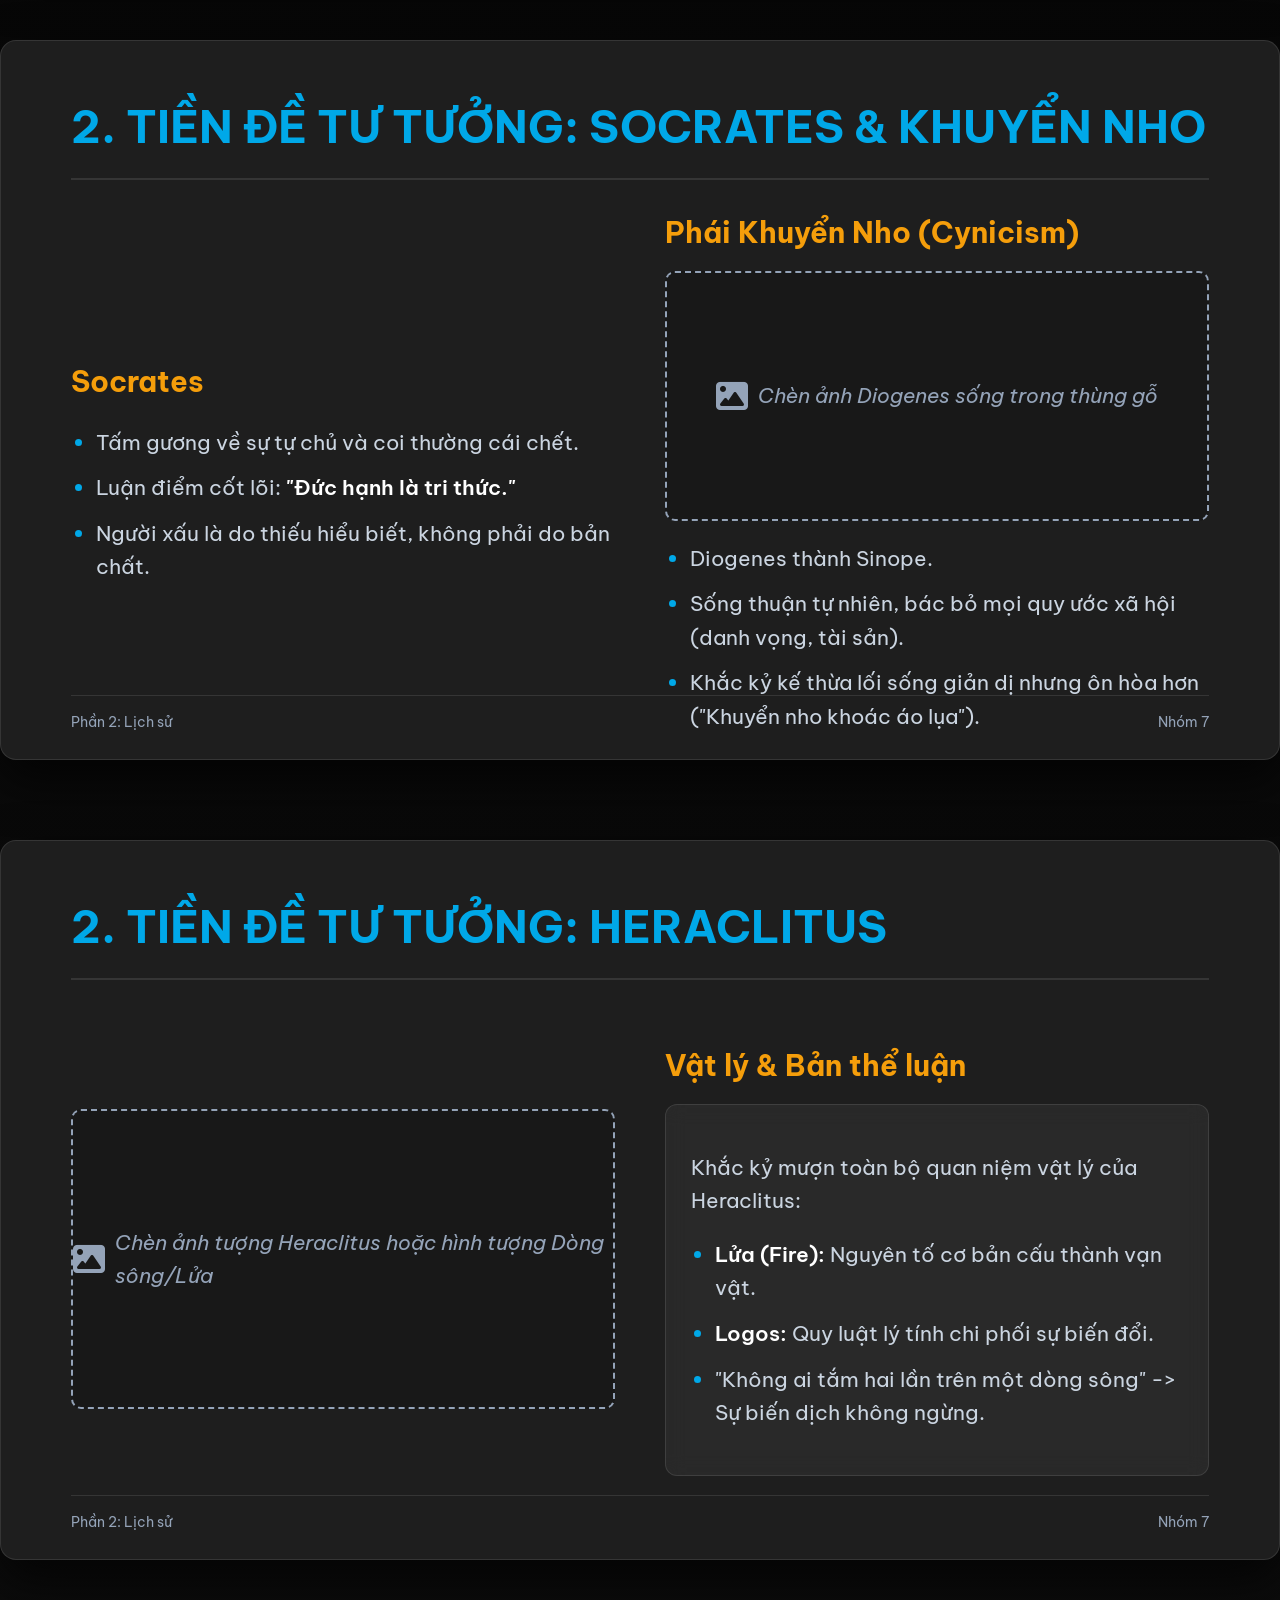
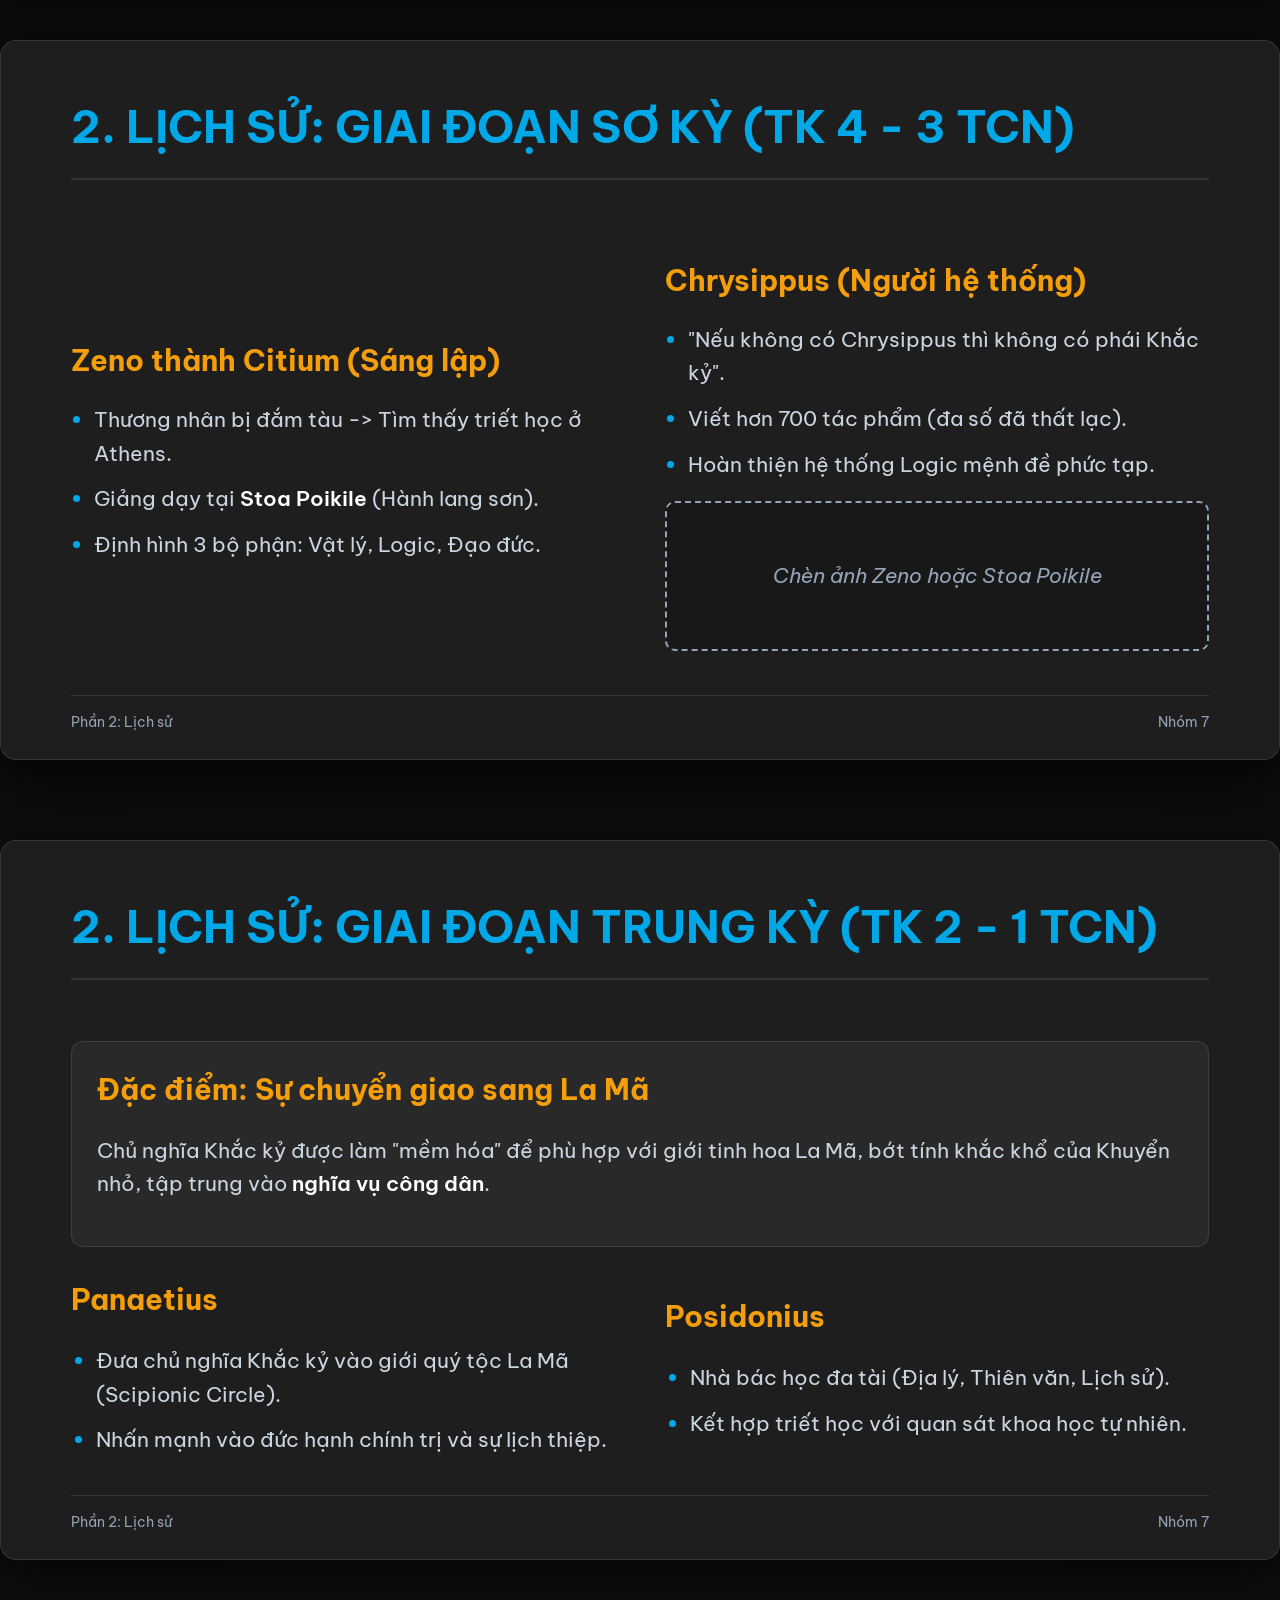
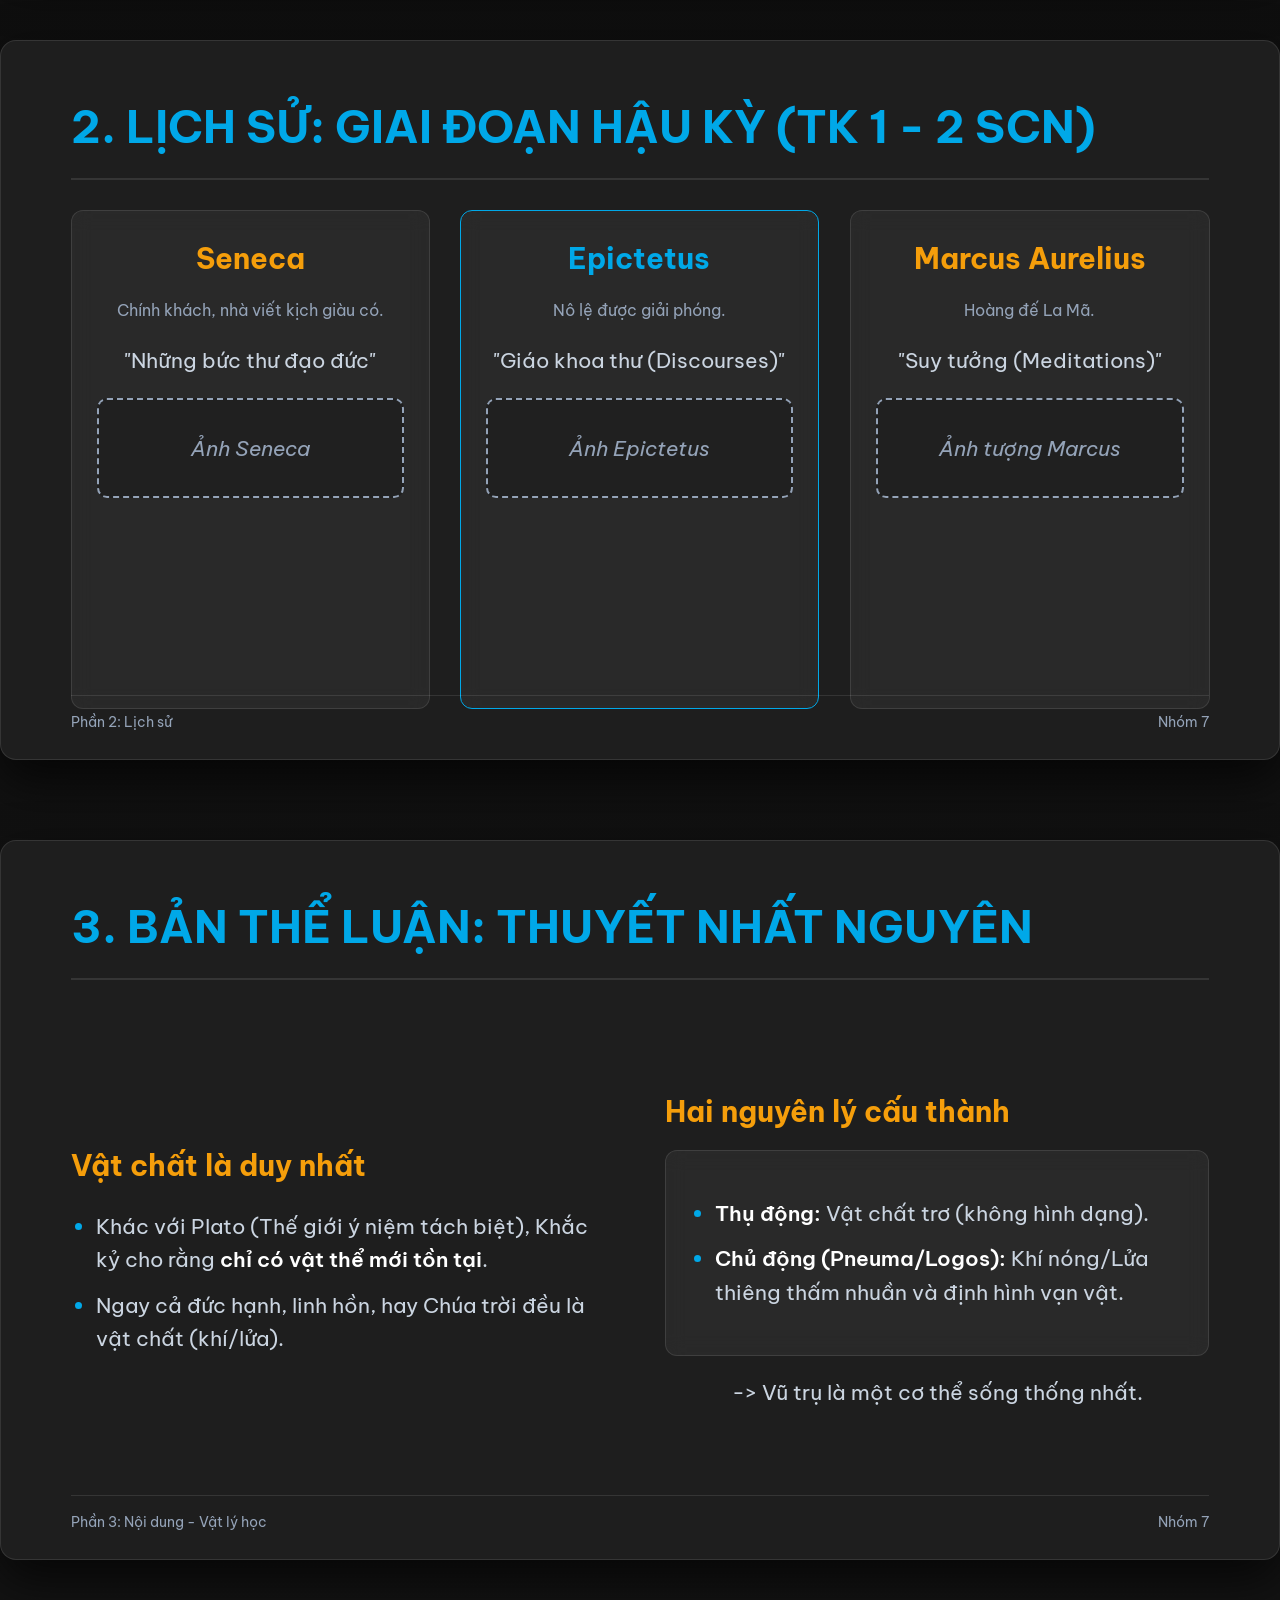
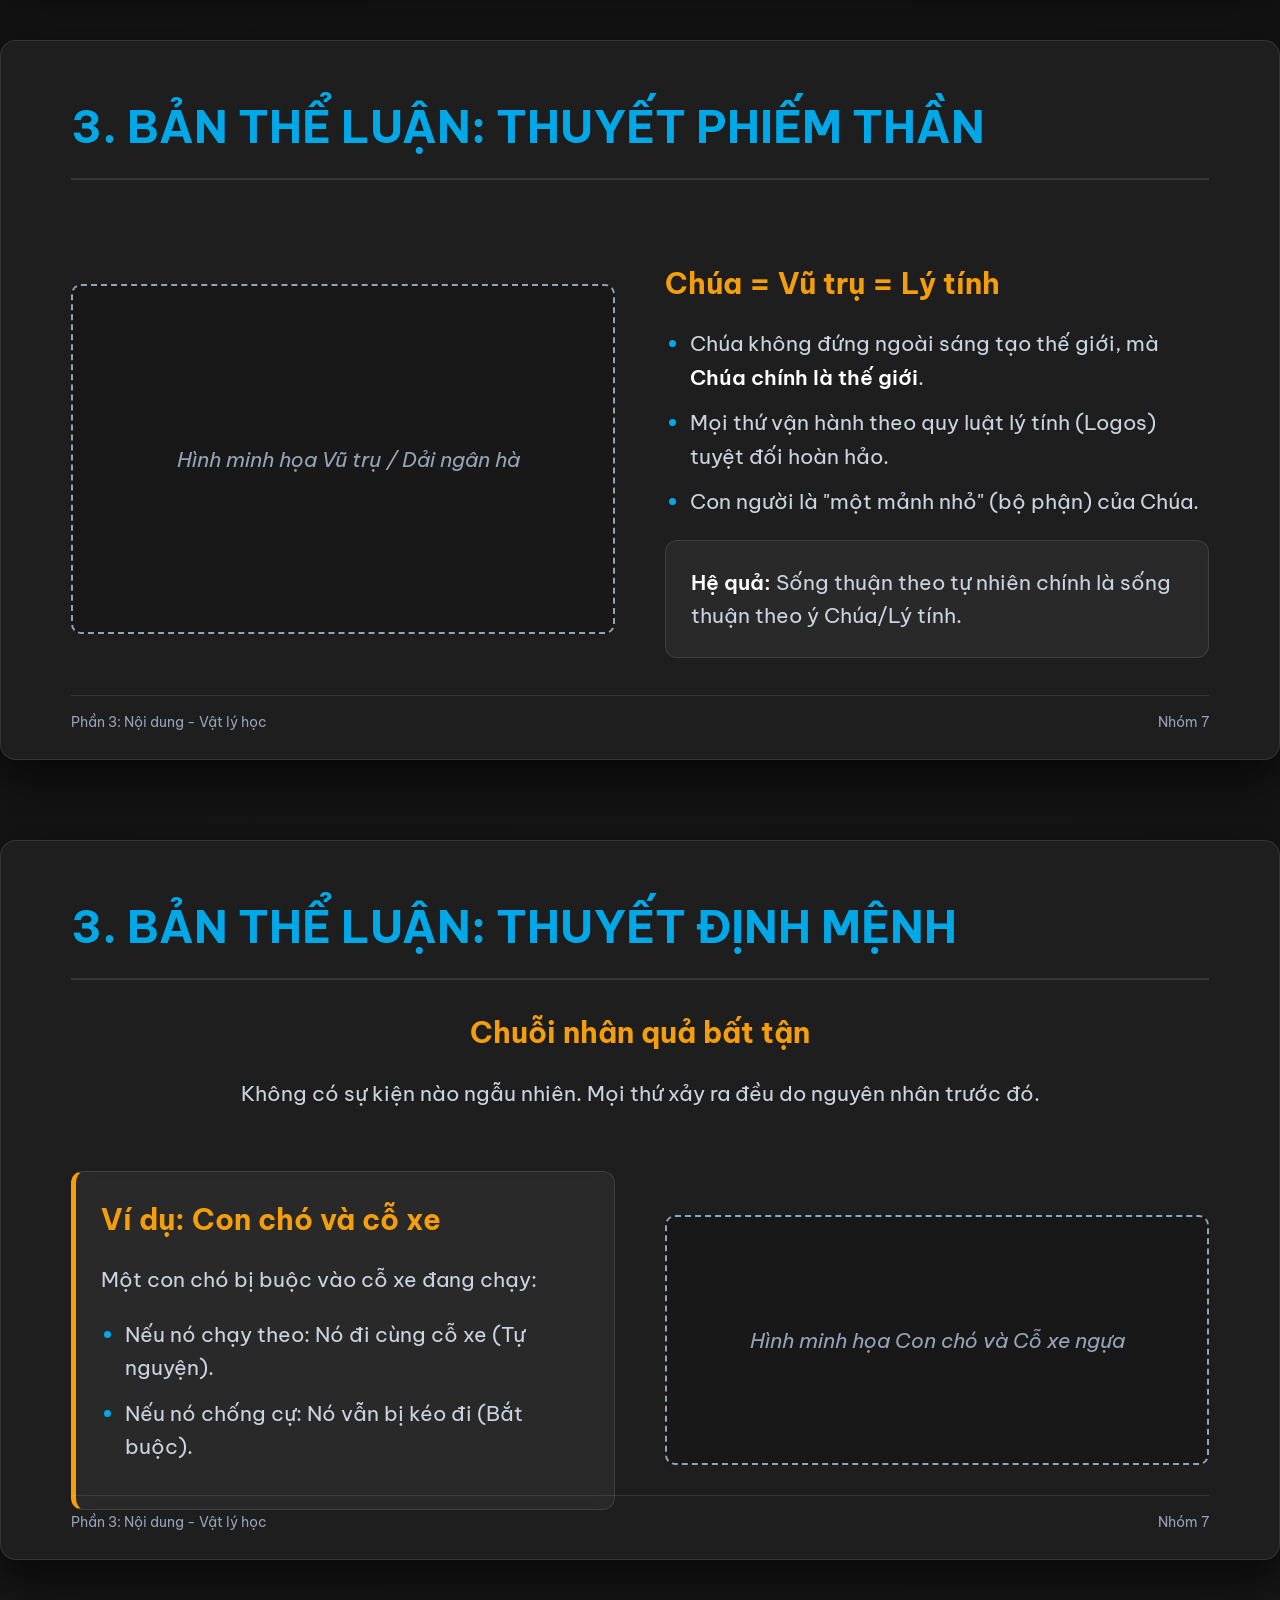
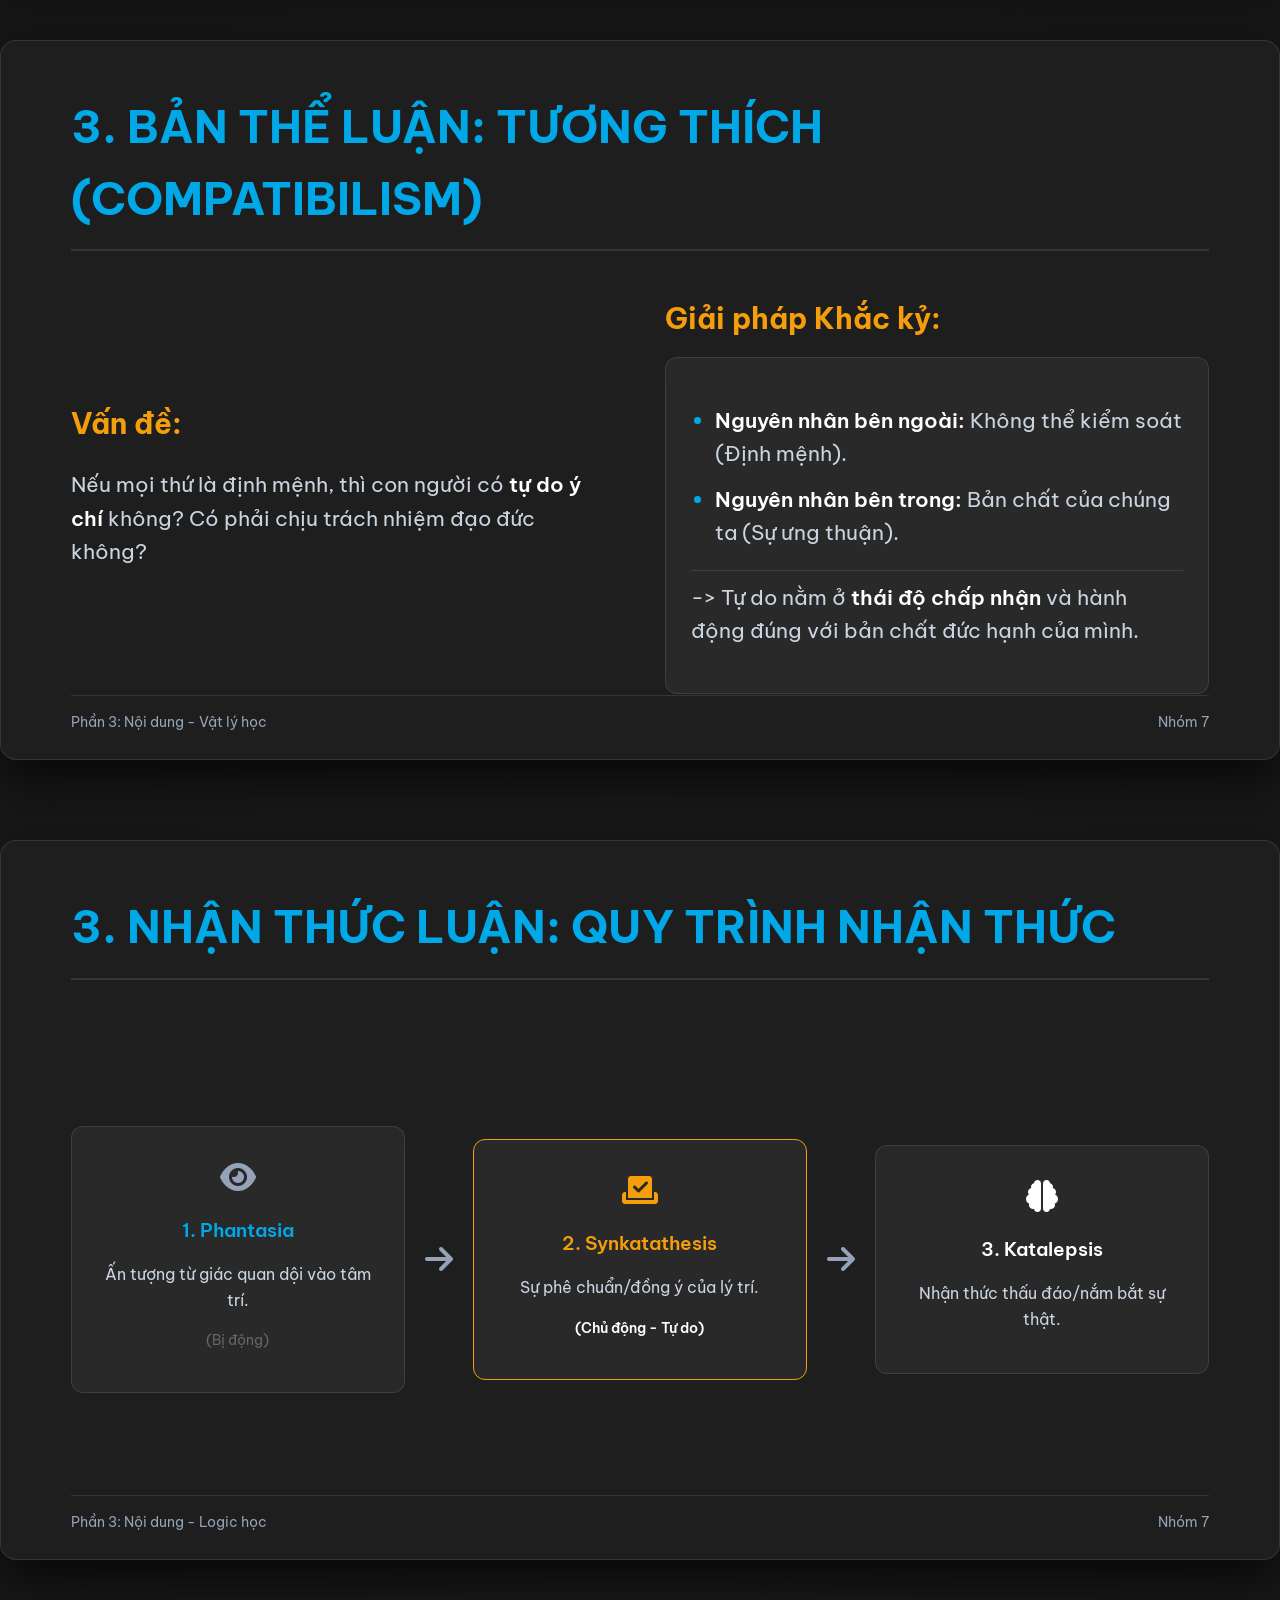
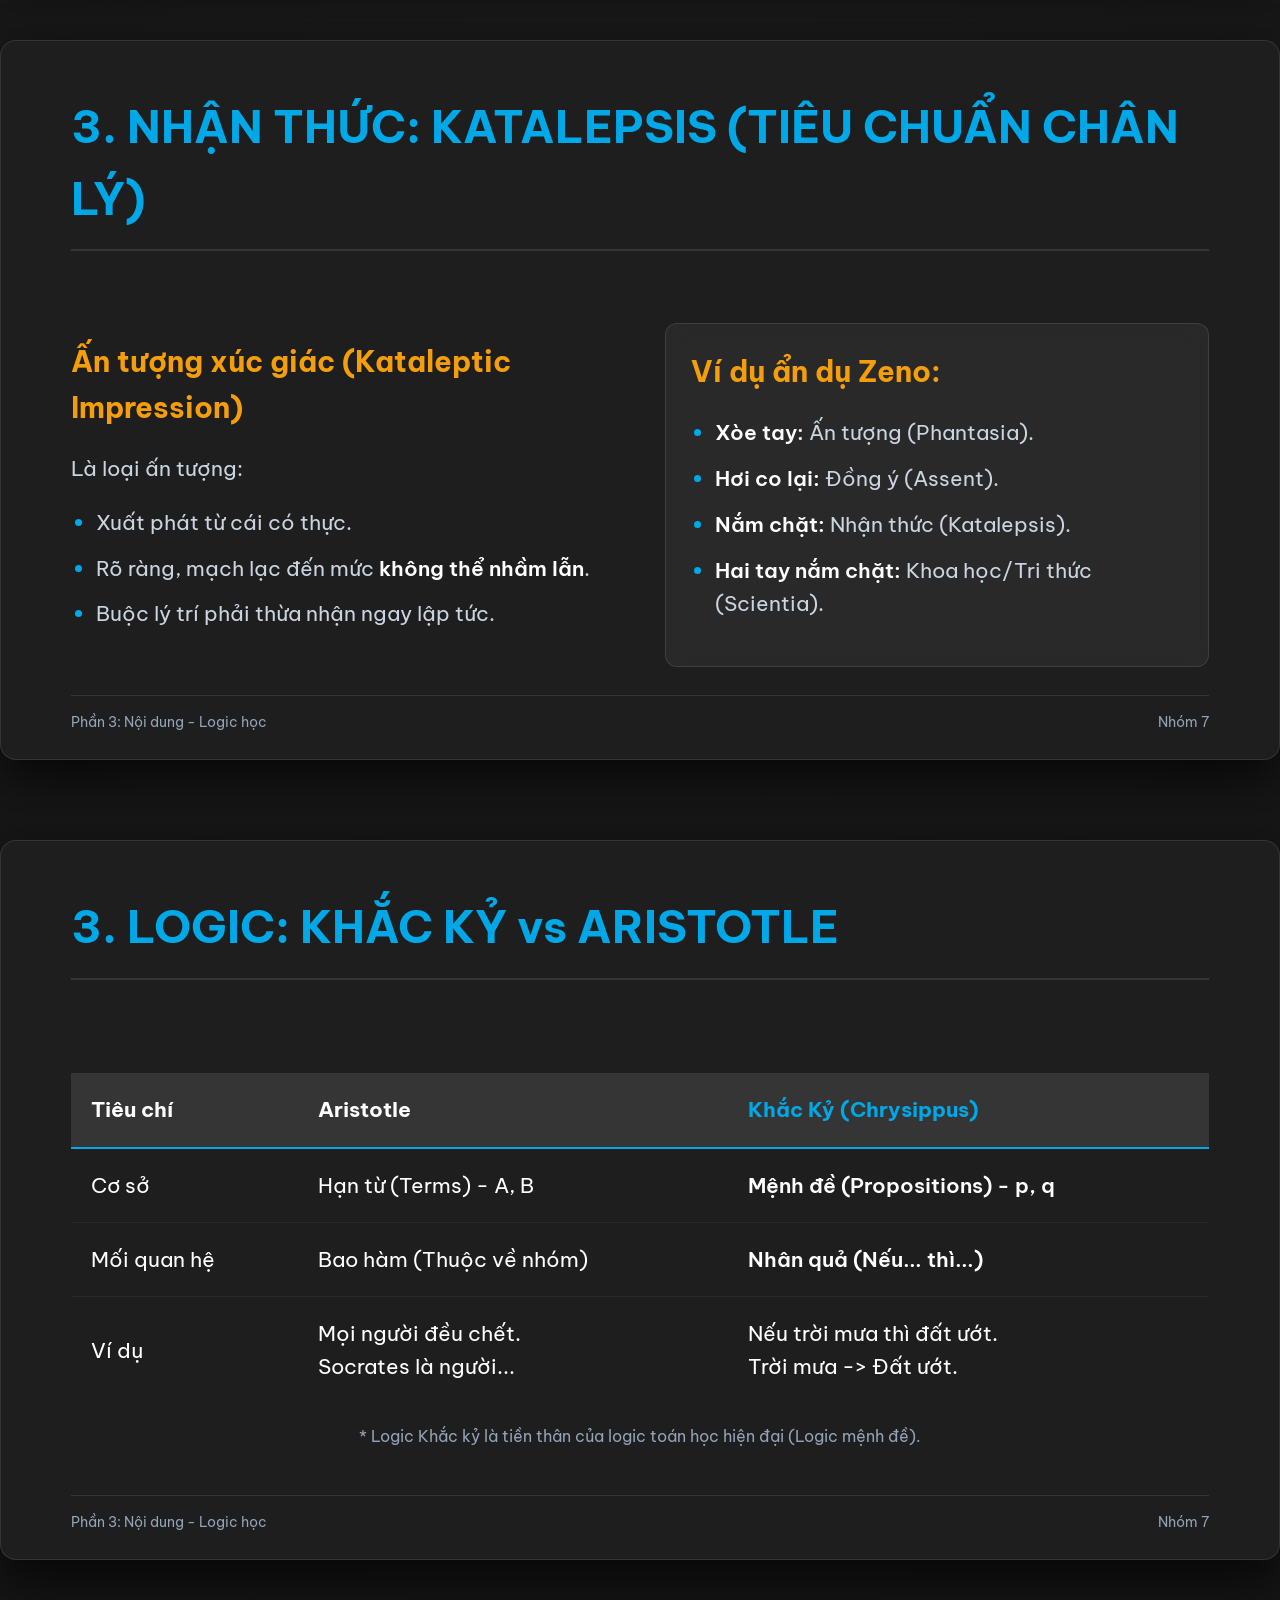
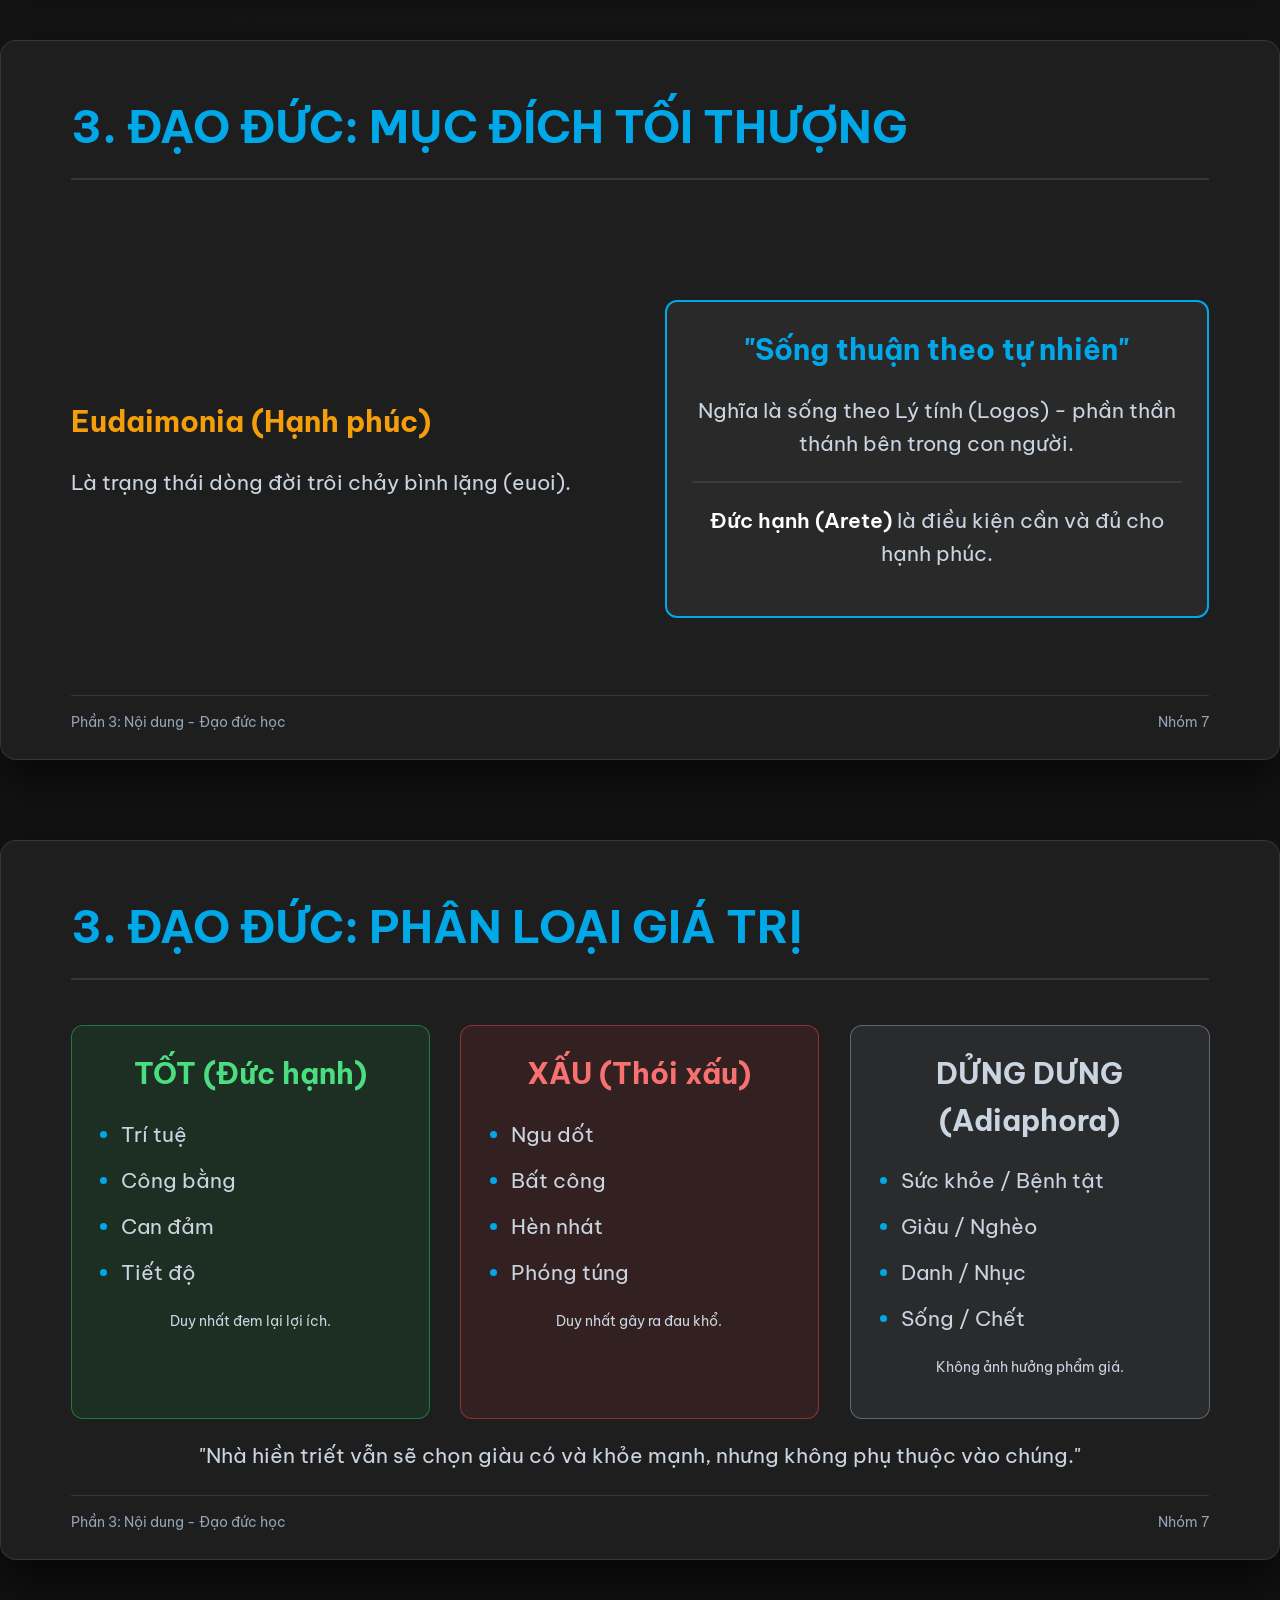
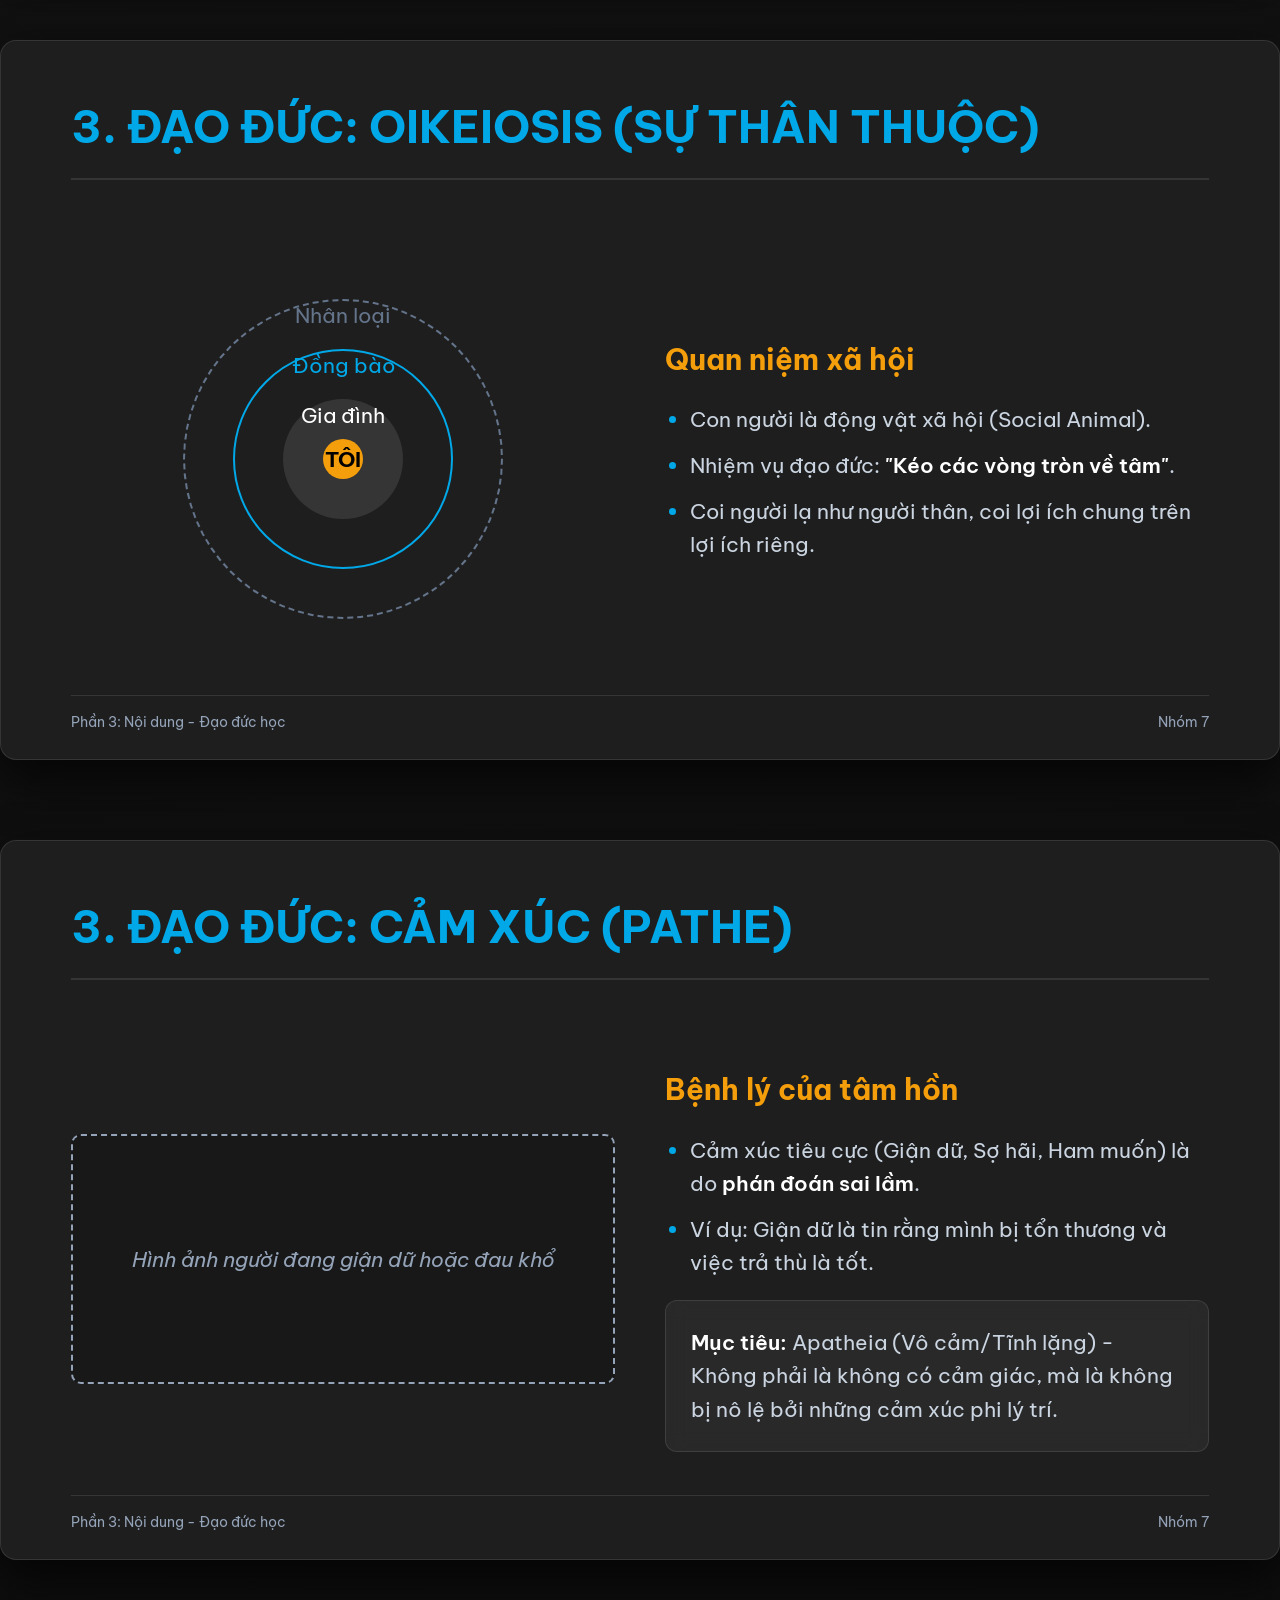
==== commit 5402399b: "feat: Implement a client-side presentation system with slide navigation, presentation mode, and a lo" ====
--- a/index.html
+++ b/index.html
@@ -23,7 +23,8 @@
             <i class="fa-solid fa-spinner fa-spin" style="font-size: 3rem; margin-bottom: 20px;"></i>
             <h2>Đang tải bài thuyết trình...</h2>
             <p id="loading-text" style="color: #888;">Nếu chầm, hãy đảm bảo bạn đang chạy file này bằng
-                <b>start_presentation.bat</b></p>
+                <b>start_presentation.bat</b>
+            </p>
         </div>
     </div>
 
@@ -33,7 +34,7 @@
     <!-- Controls -->
     <div id="controls">
         <button class="btn" onclick="prevSlide()"><i class="fa-solid fa-chevron-left"></i></button>
-        <button class="btn" onclick="togglePresentation()"><i class="fa-solid fa-expand"></i></button>
+        <button class="btn" onclick="togglePresentation()"><i class="fa-solid fa-play"></i></button>
         <button class="btn" onclick="nextSlide()"><i class="fa-solid fa-chevron-right"></i></button>
     </div>
 
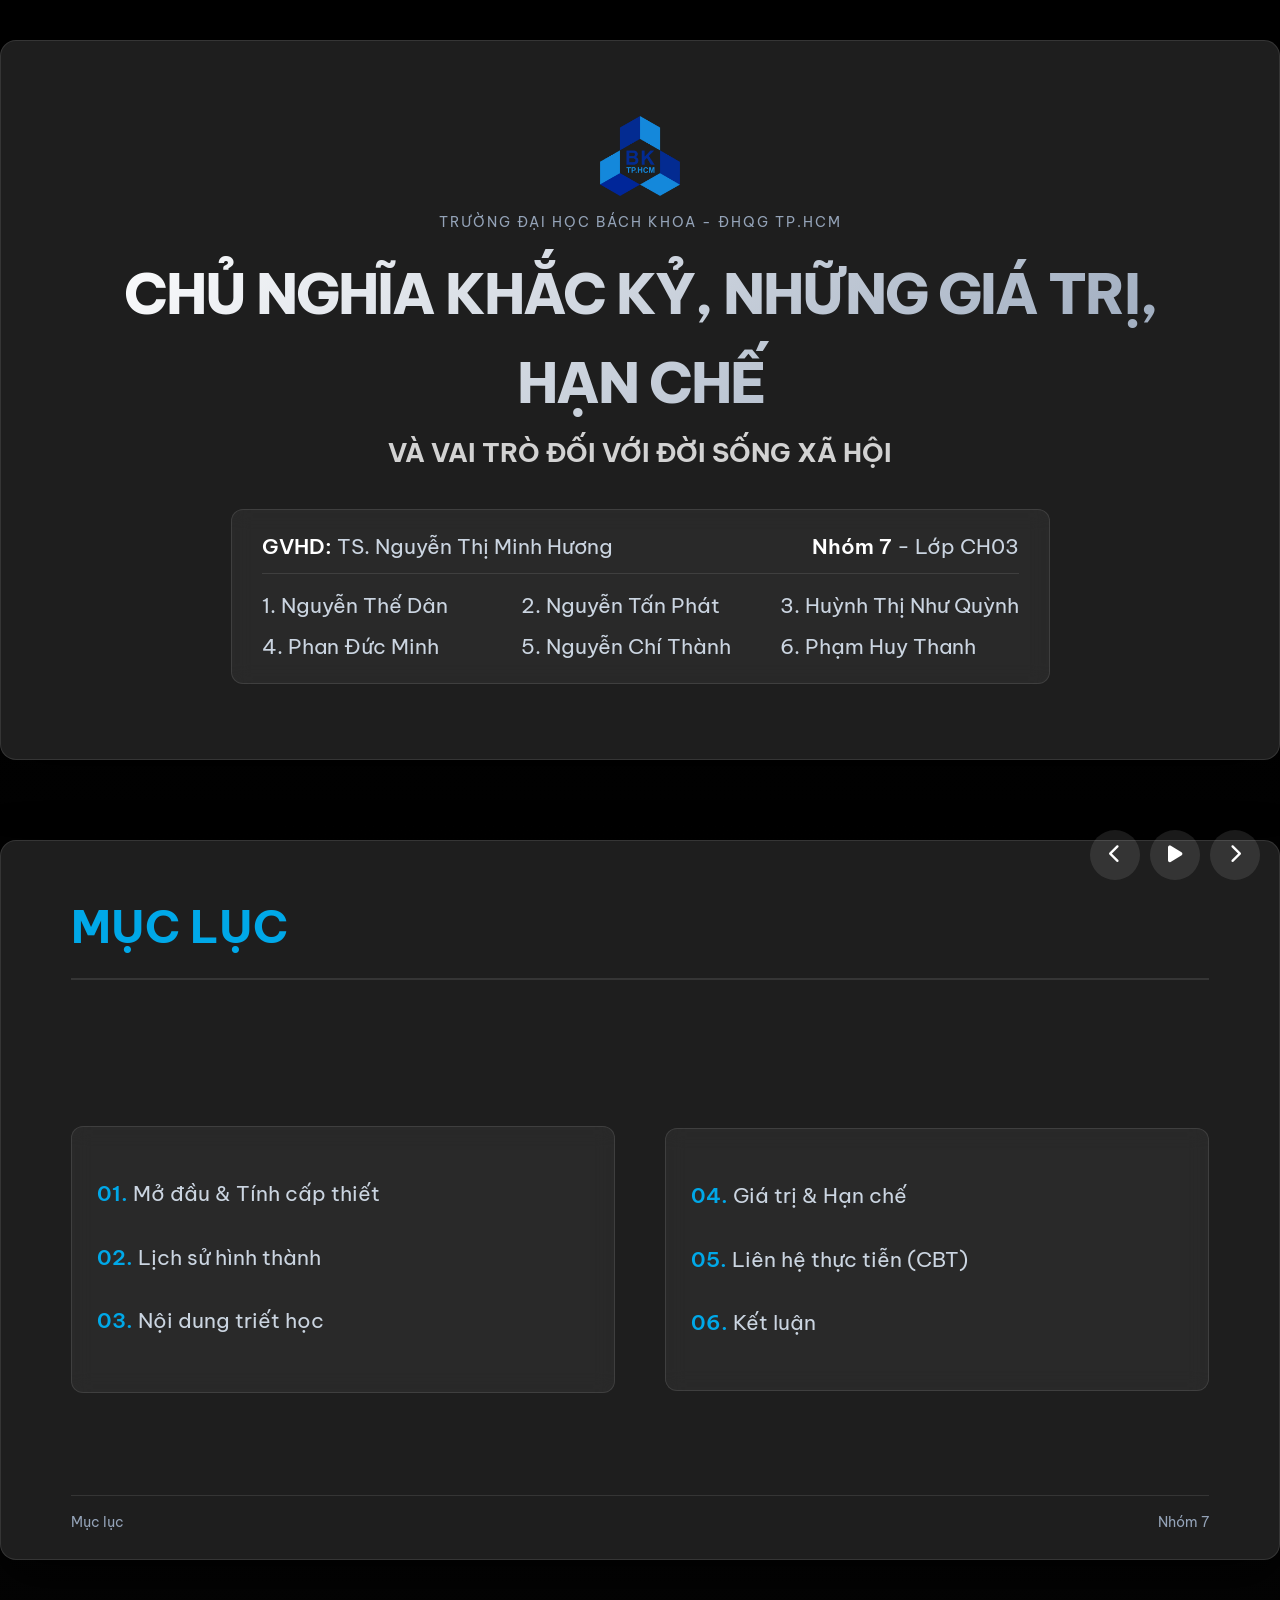
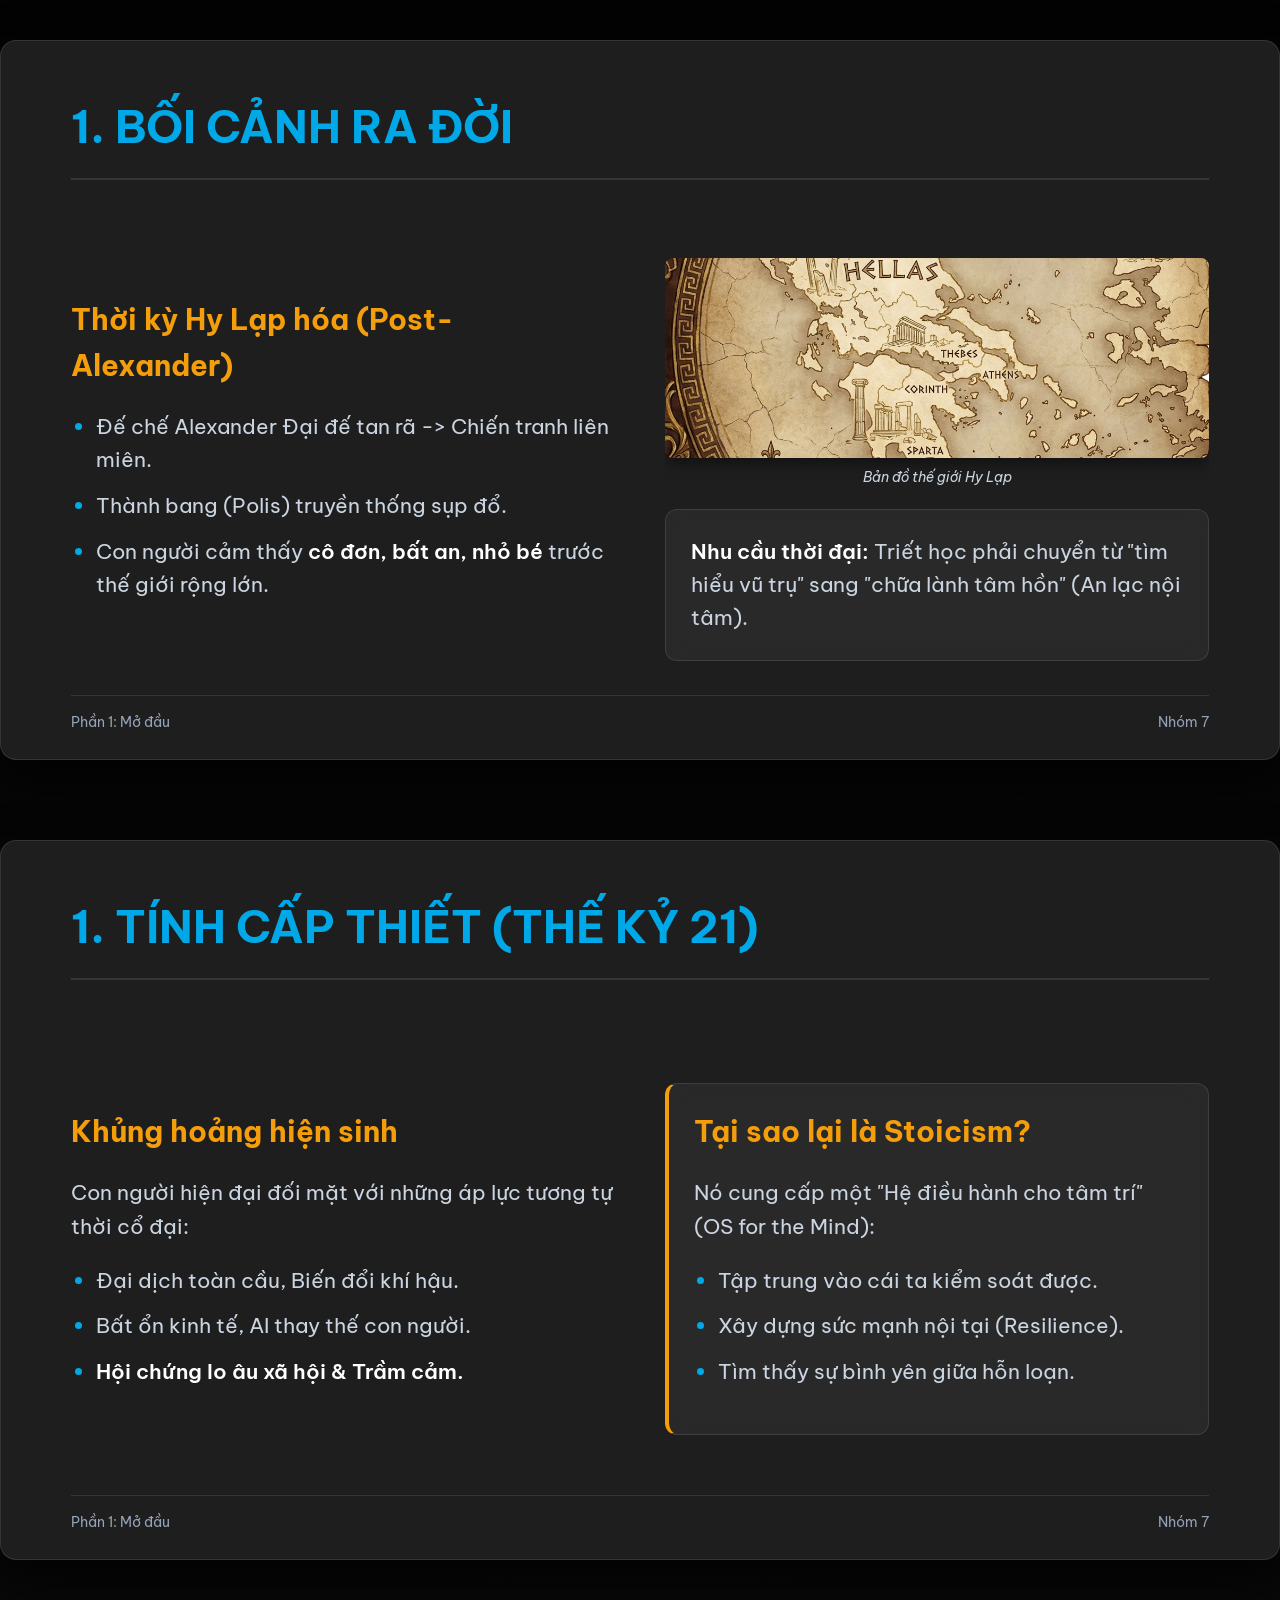
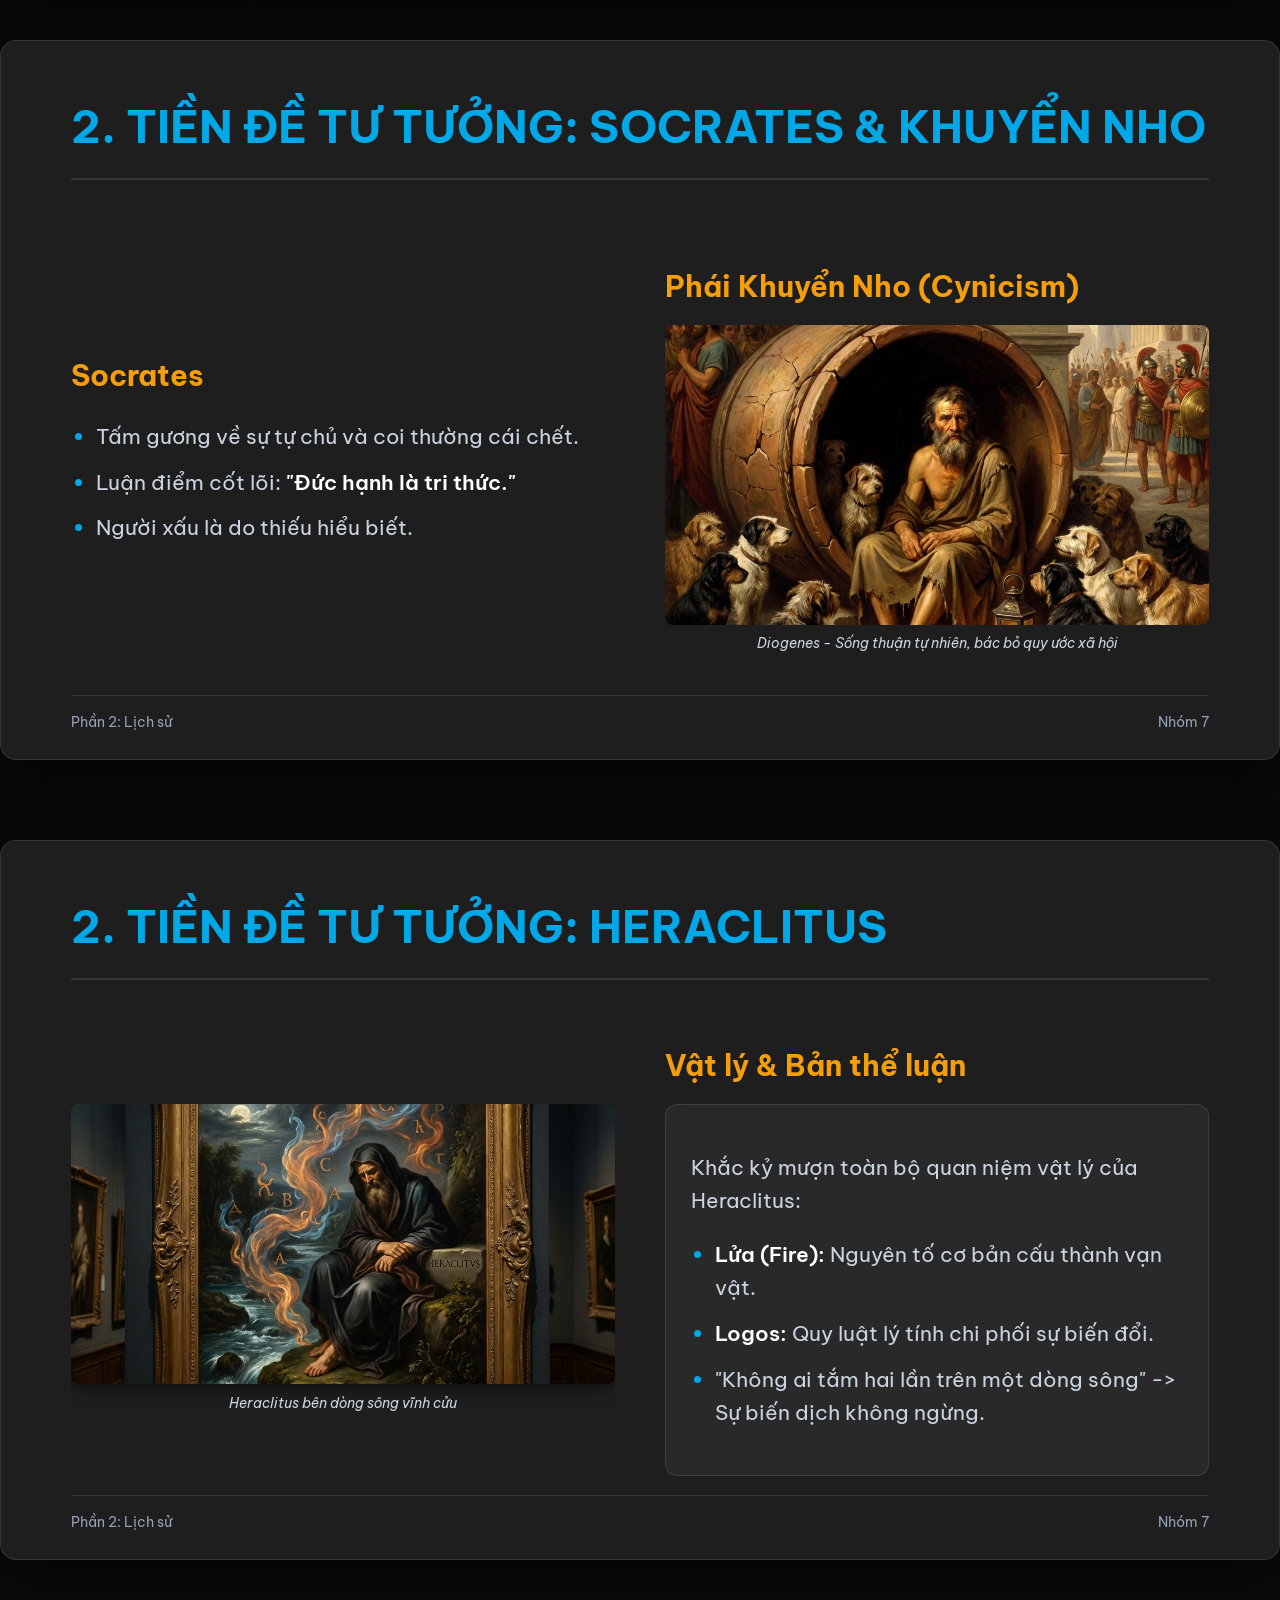
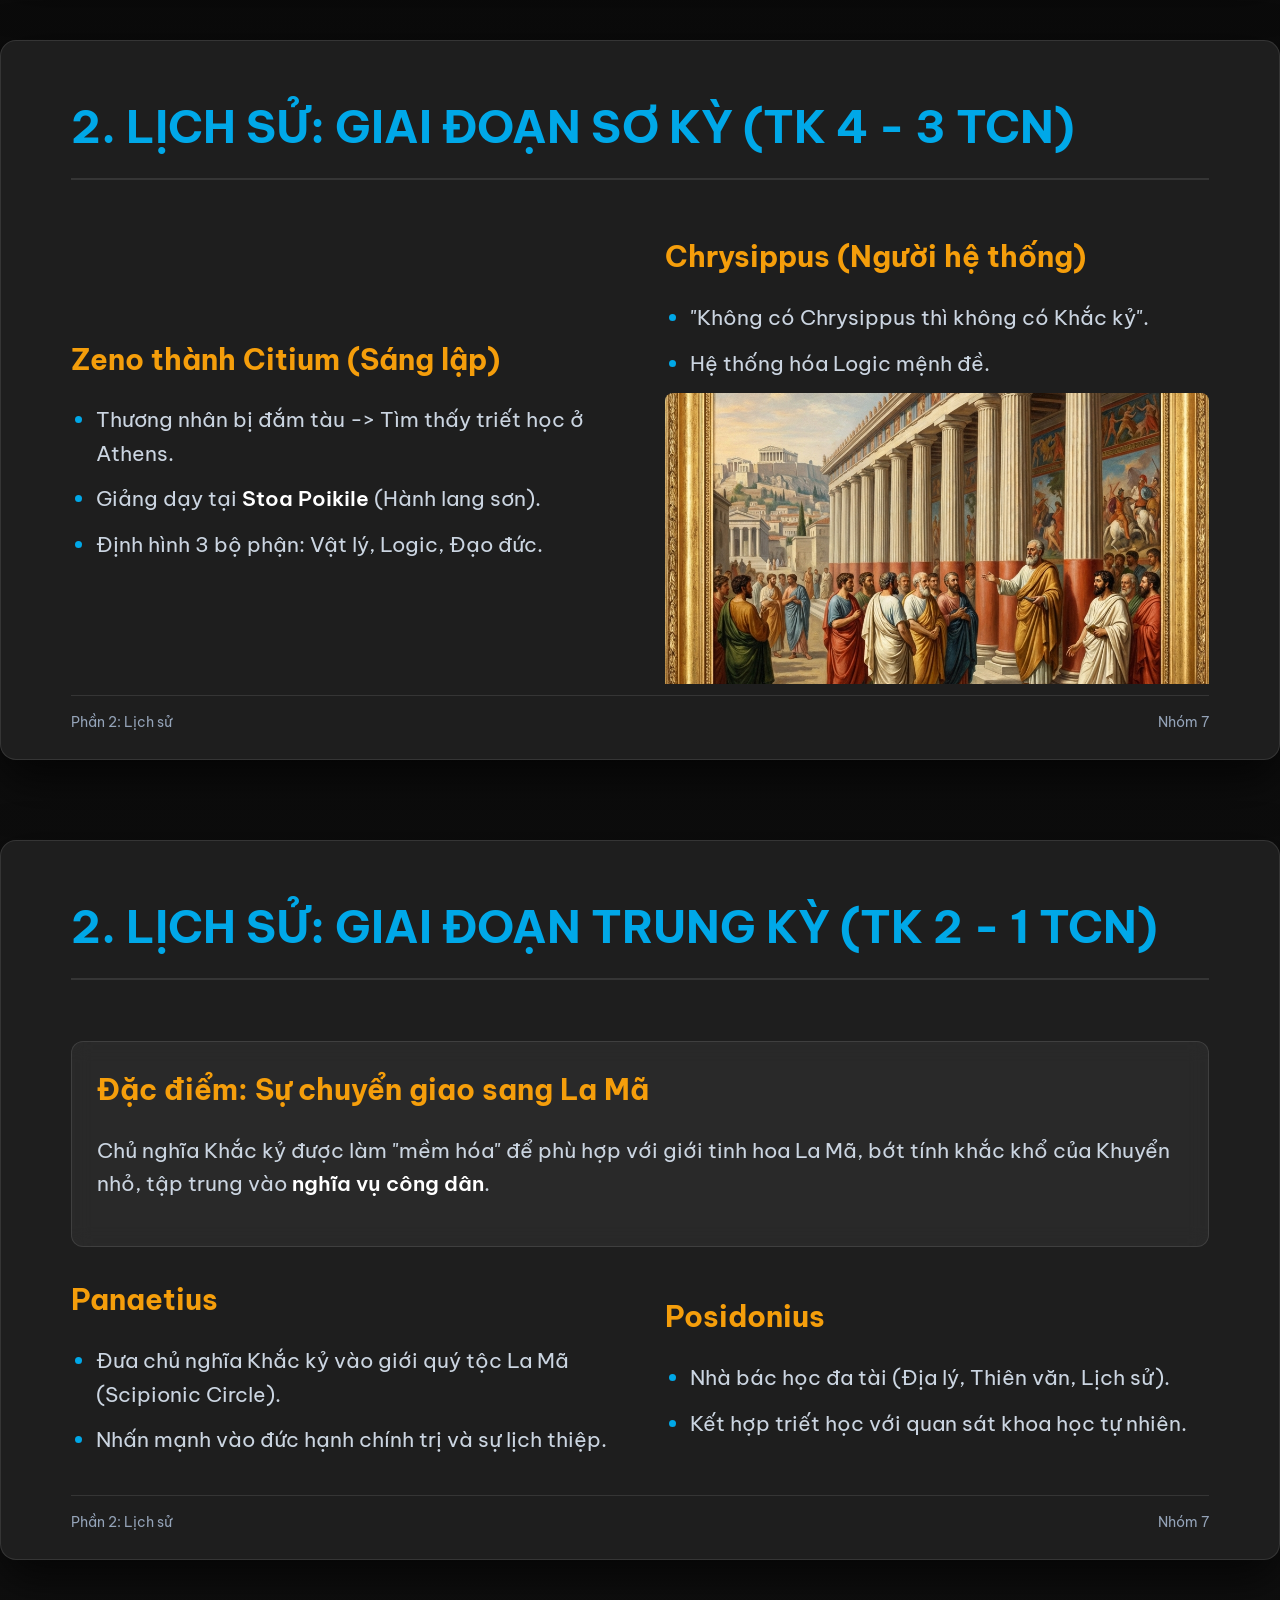
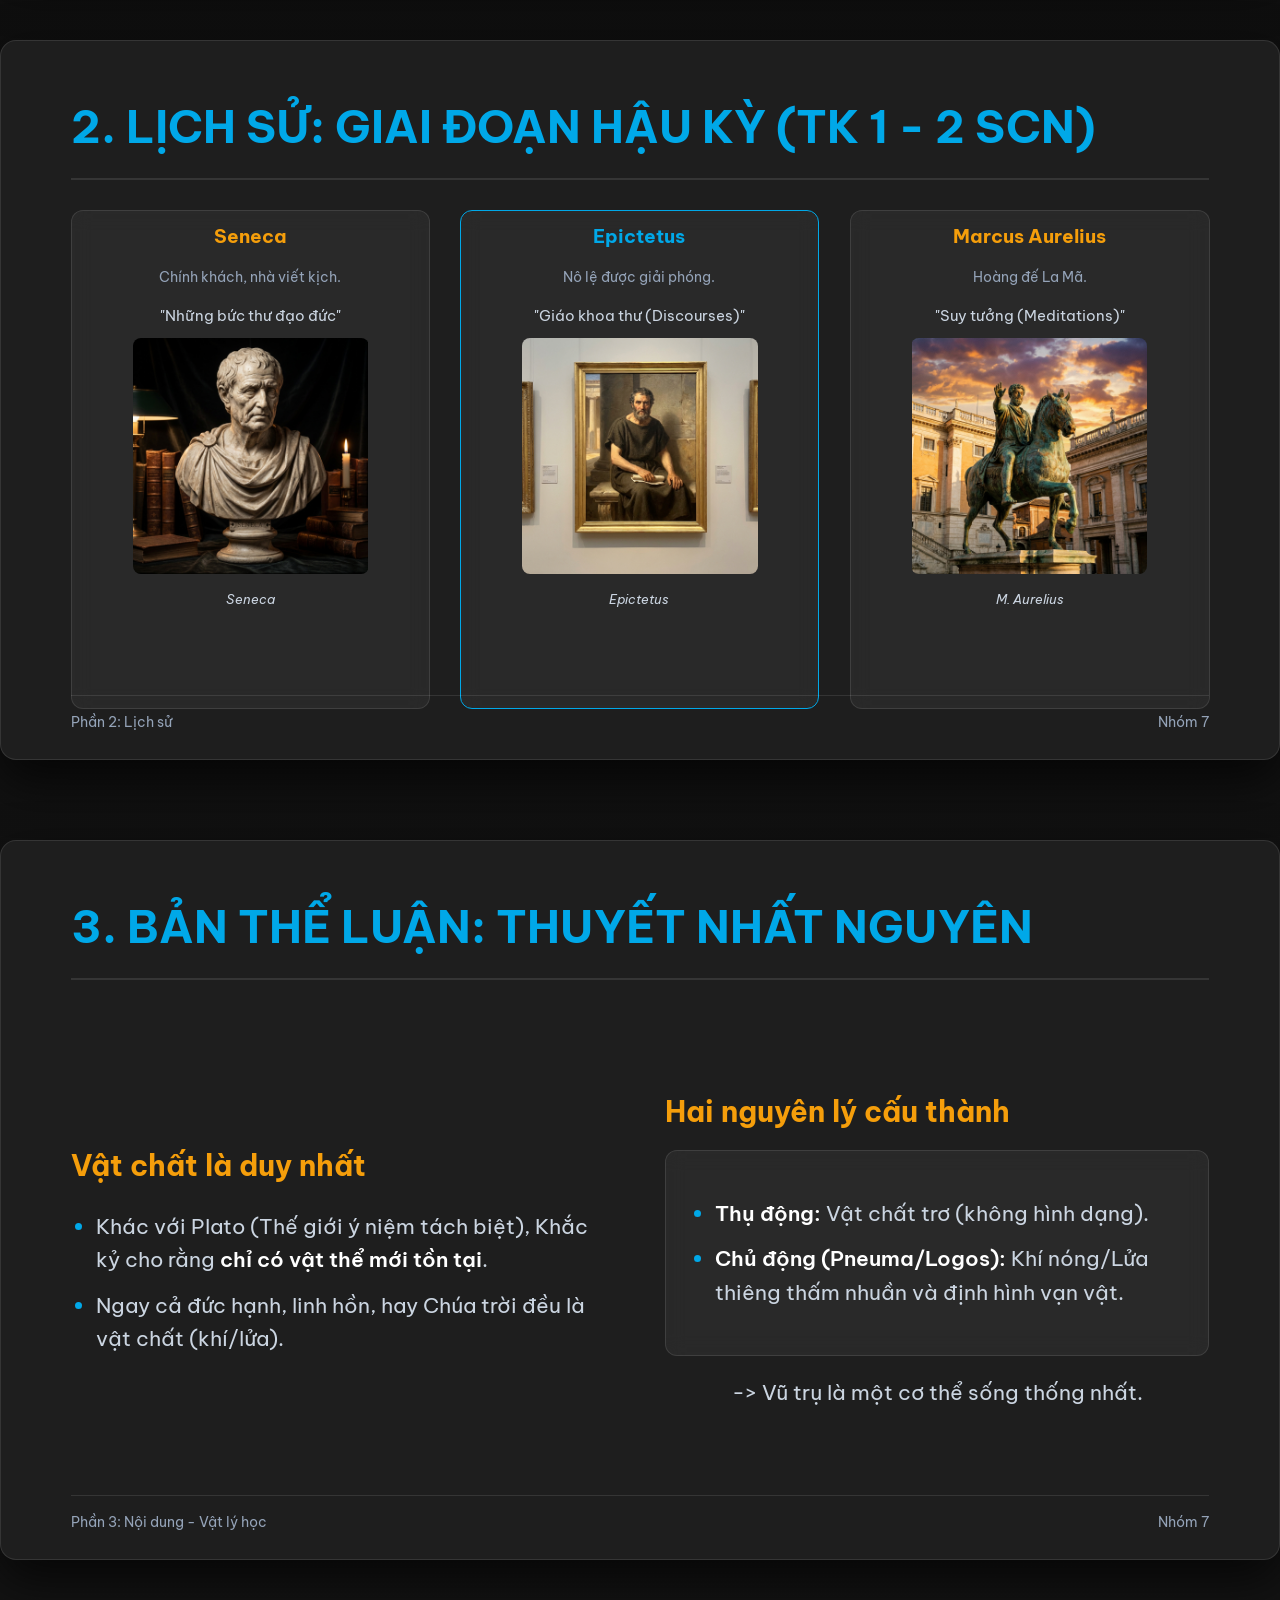
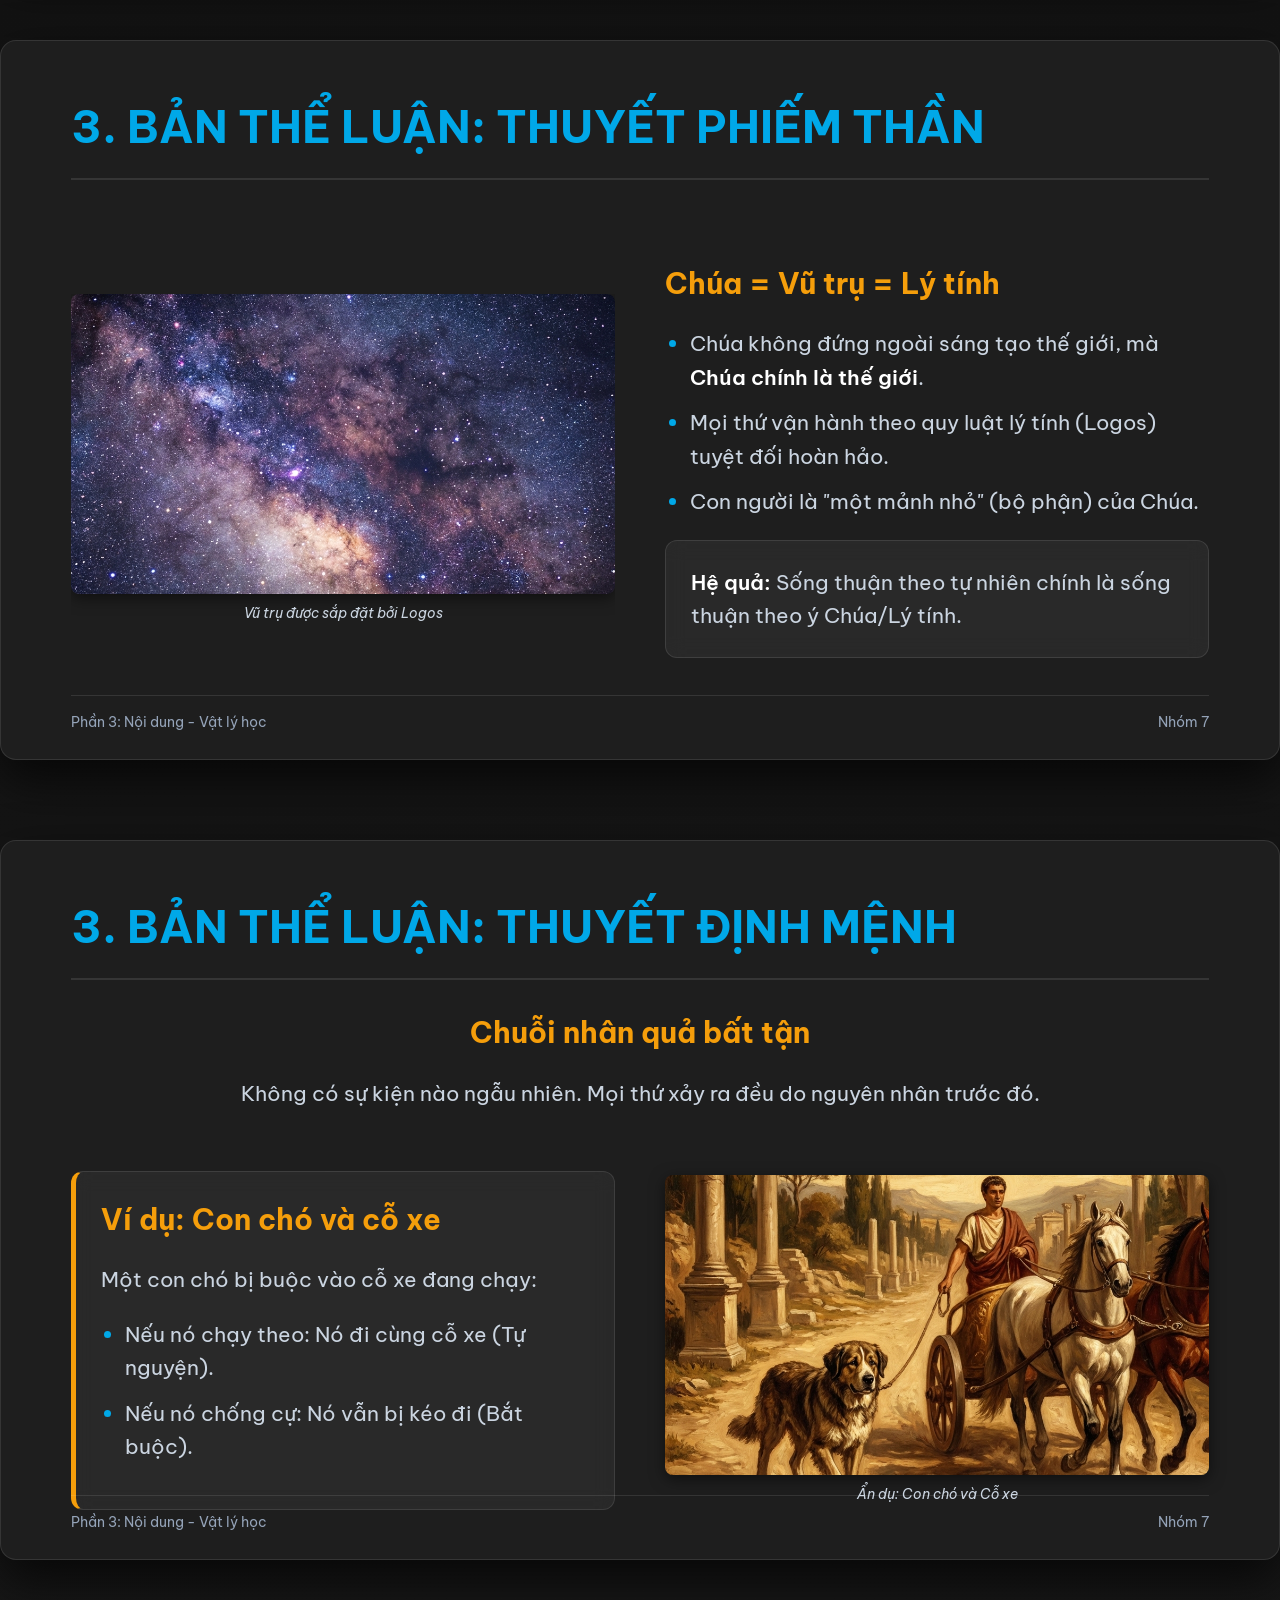
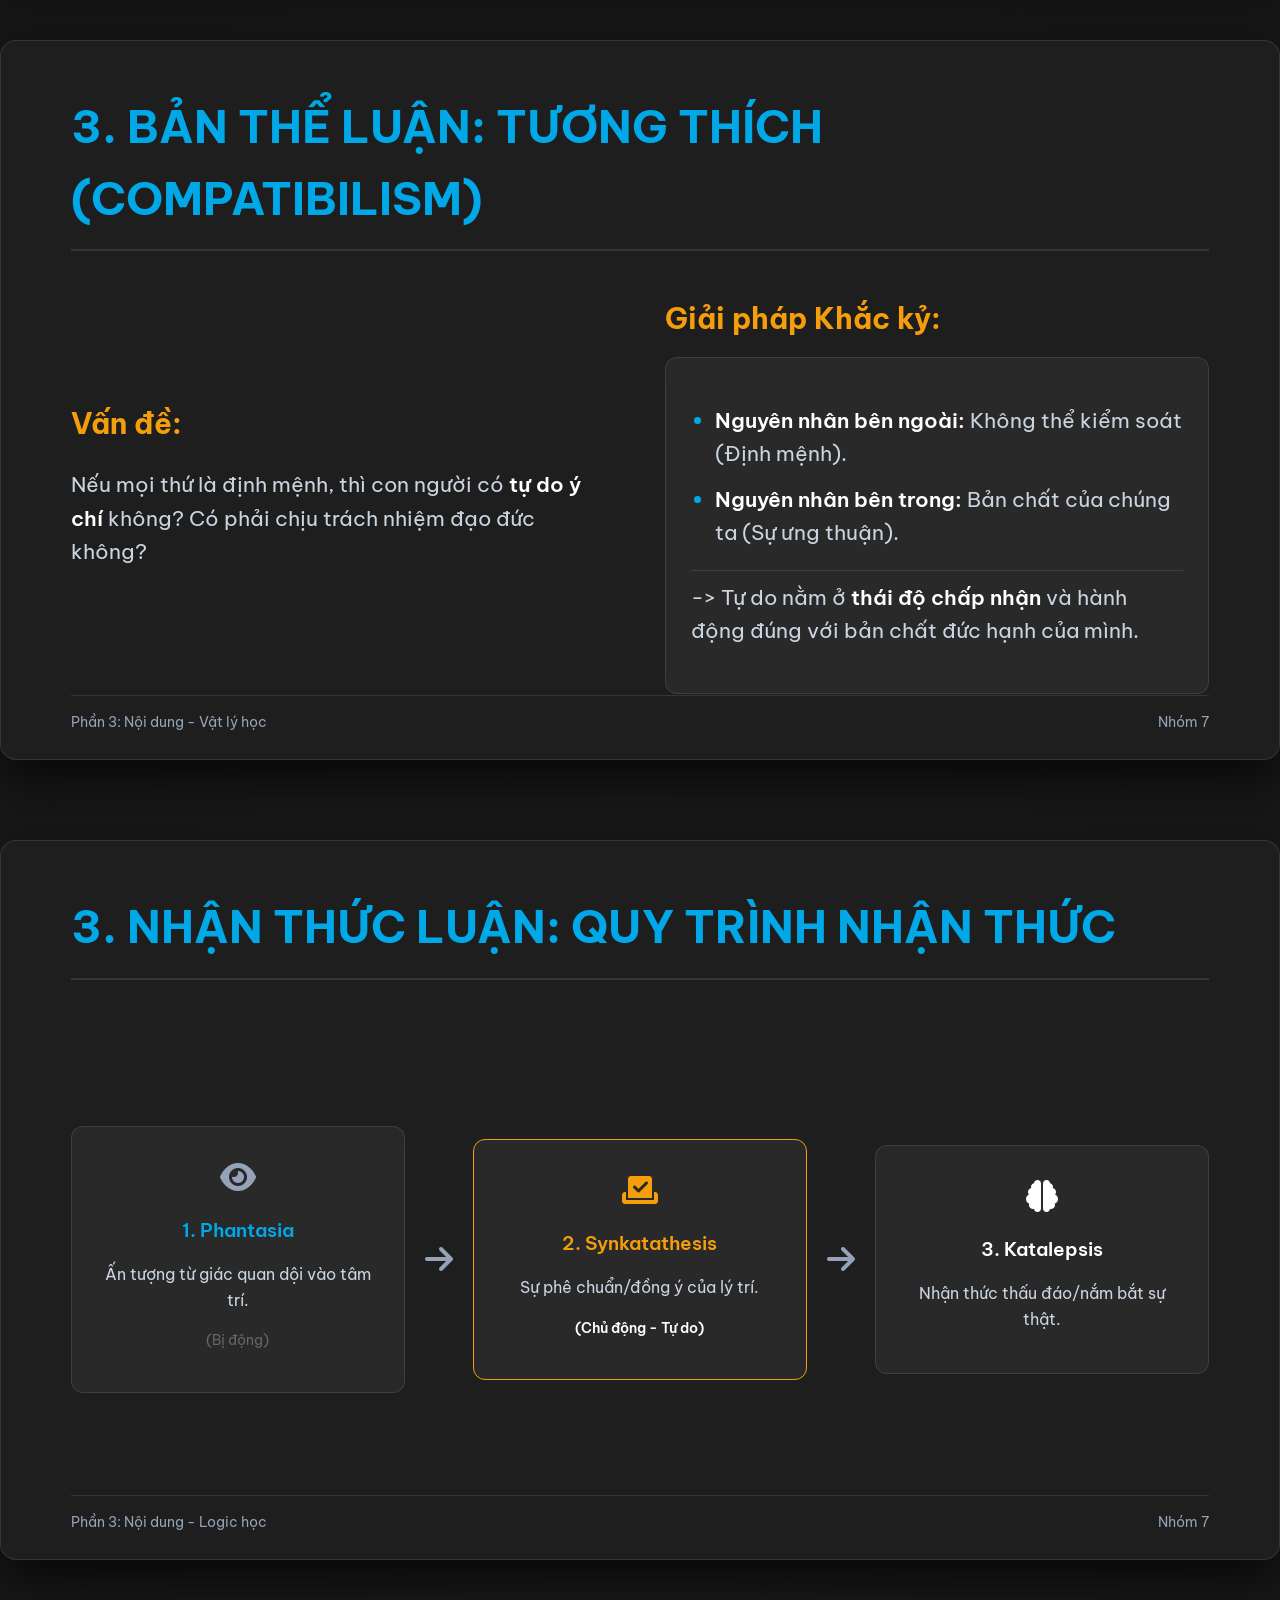
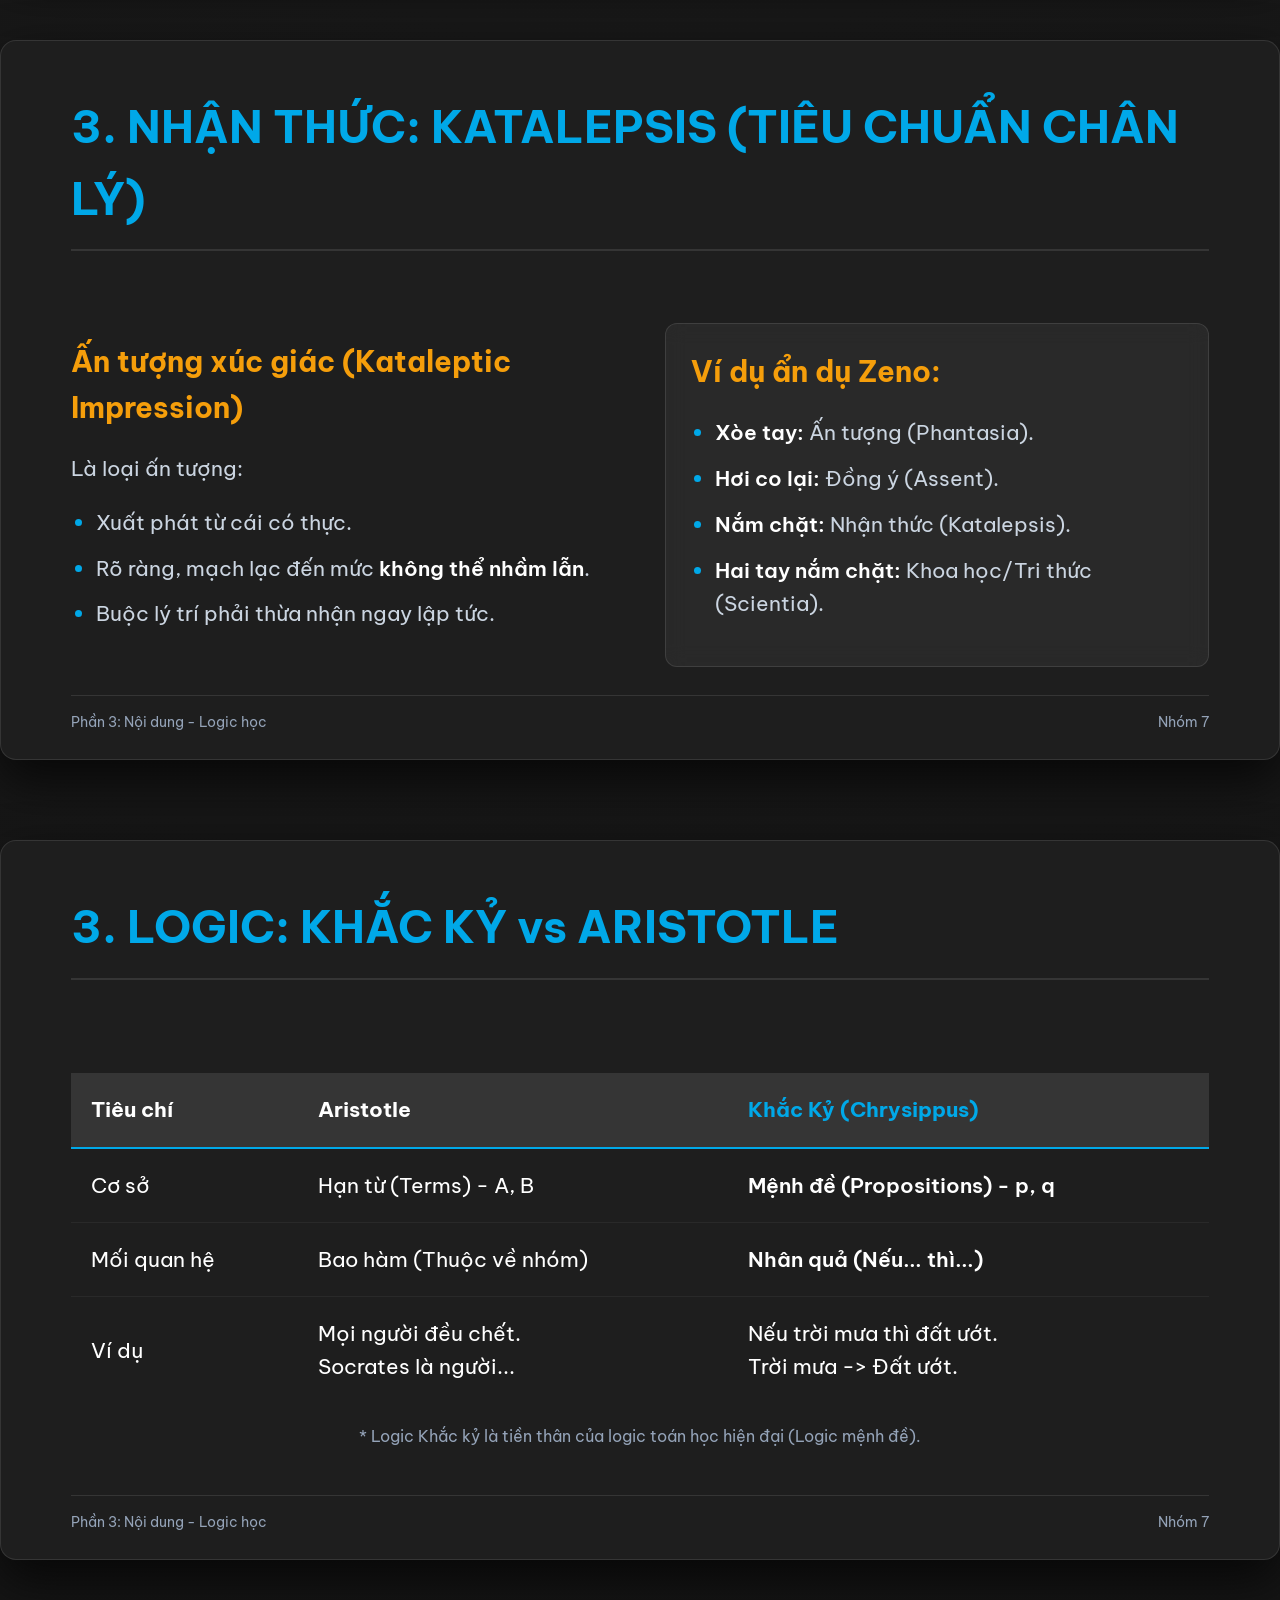
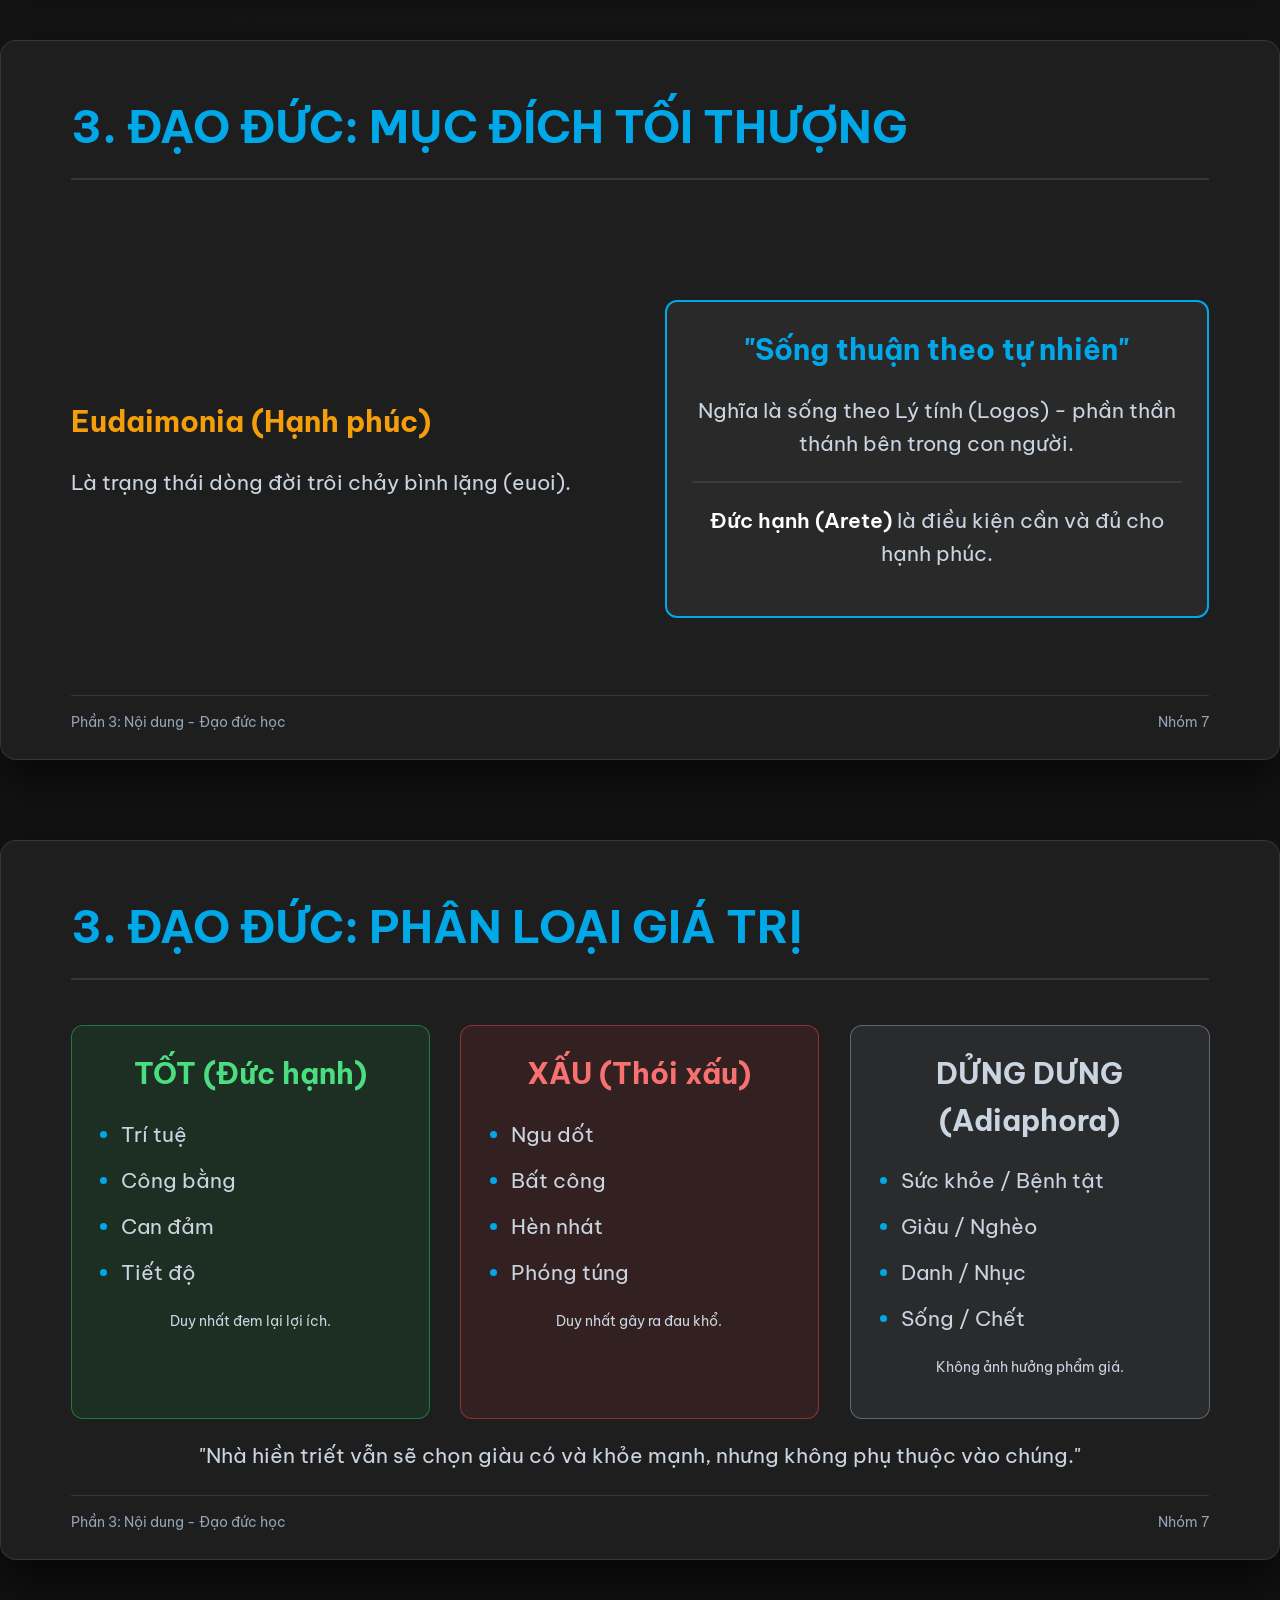
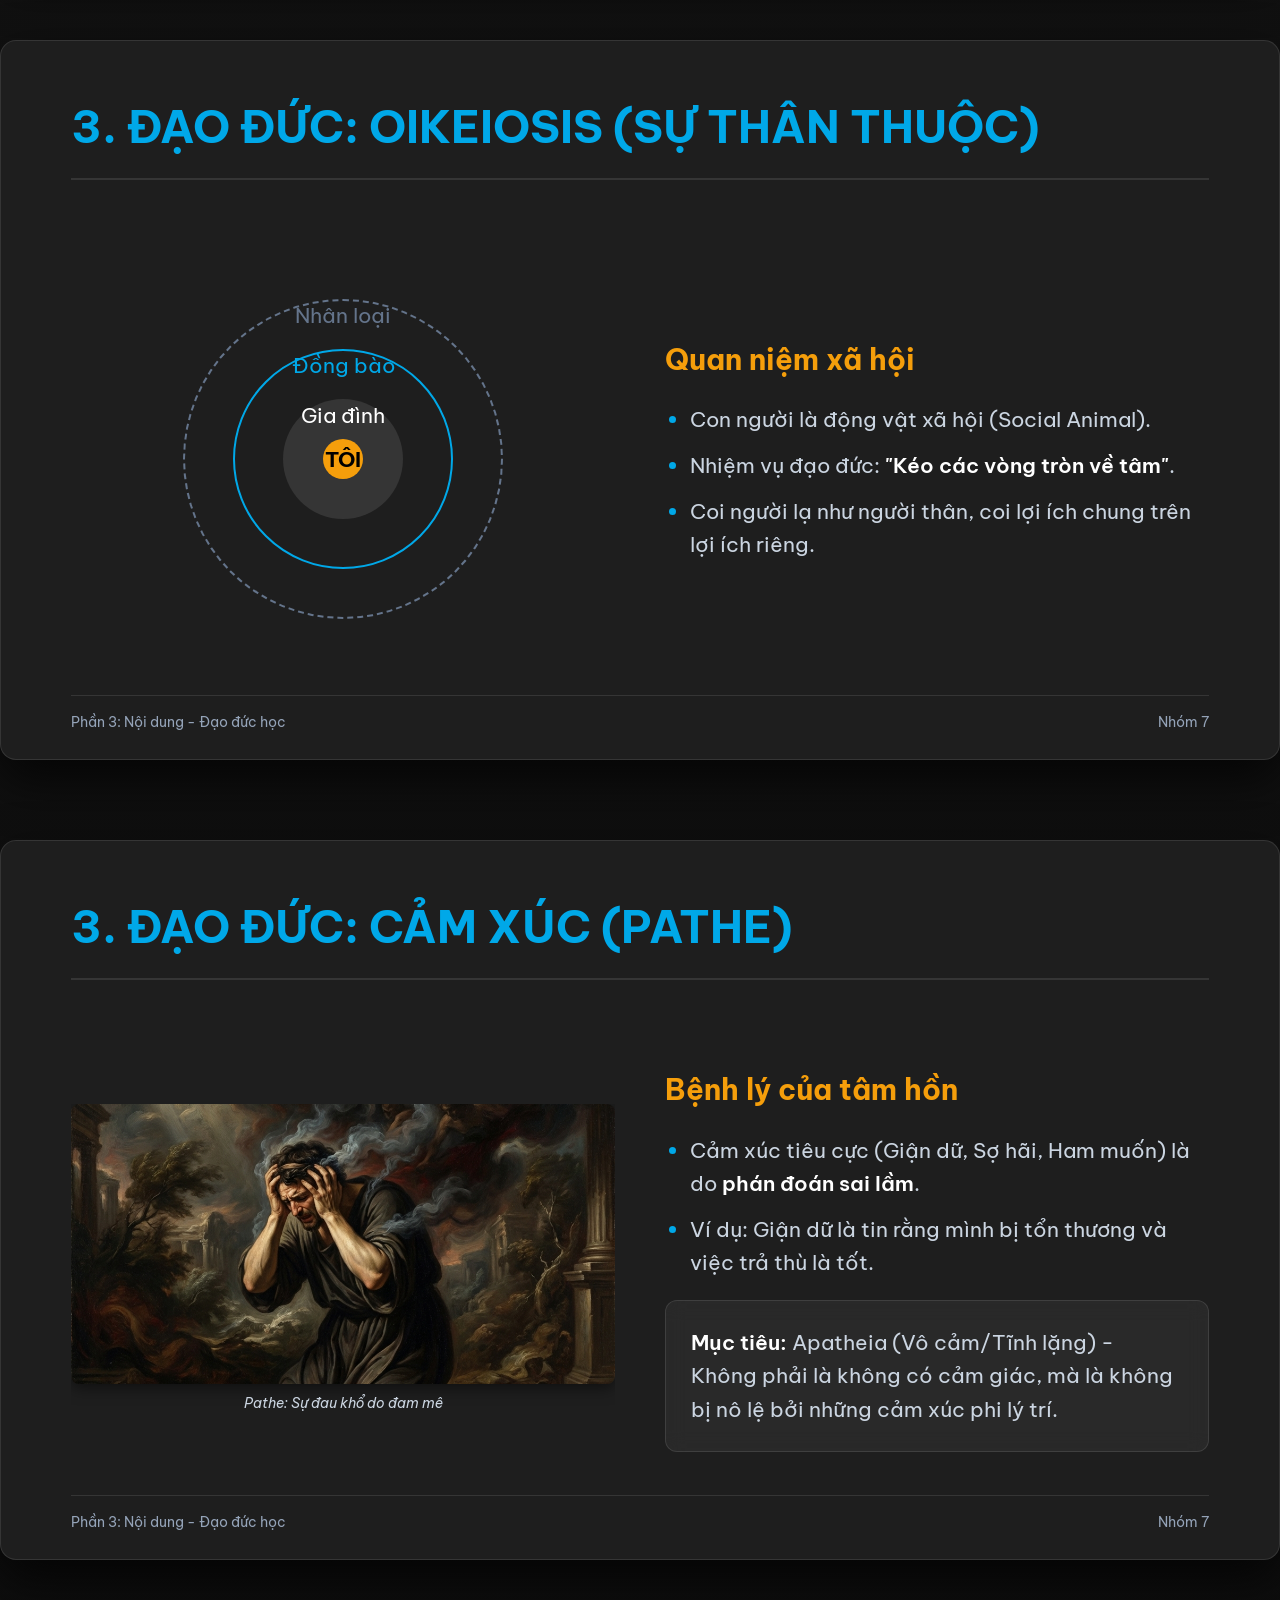
==== commit cf687591: "feat: Update project title across documents and add new chapter and cover page files." ====
--- a/index.html
+++ b/index.html
@@ -4,7 +4,7 @@
 <head>
     <meta charset="UTF-8">
     <meta name="viewport" content="width=device-width, initial-scale=1.0">
-    <title>Chủ nghĩa Khắc Kỷ - AS 5113</title>
+    <title>Chủ nghĩa khắc kỷ, những giá trị, hạn chế và vai trò đối với đời sống xã hội</title>
     <link rel="preconnect" href="https://fonts.googleapis.com">
     <link rel="preconnect" href="https://fonts.gstatic.com" crossorigin>
     <link
--- a/css/slides.css
+++ b/css/slides.css
@@ -85,11 +85,12 @@
 }
 
 h1 {
-    font-family: 'Urbanist', sans-serif;
+    font-family: 'Be Vietnam Pro', sans-serif;
     font-size: 4.5rem;
     font-weight: 800;
     background: linear-gradient(135deg, #fff 0%, #94a3b8 100%);
     -webkit-background-clip: text;
+    background-clip: text;
     -webkit-text-fill-color: transparent;
     margin-bottom: 20px;
     text-transform: uppercase;
@@ -162,6 +163,41 @@
     grid-template-columns: 1fr 1fr 1fr;
     gap: 30px;
     align-items: stretch;
+}
+
+/* Image containment within grids */
+.grid-2>div {
+    overflow: hidden;
+    max-height: 450px;
+}
+
+.grid-2>figure {
+    max-height: none;
+    overflow: visible;
+}
+
+.grid-2 figure {
+    display: flex;
+    flex-direction: column;
+    align-items: center;
+}
+
+.grid-2 img,
+.content img {
+    max-height: 300px;
+    width: 100%;
+    object-fit: contain;
+    border-radius: 8px;
+}
+
+.grid-2 figcaption,
+.content figcaption {
+    flex-shrink: 0;
+    margin-top: 8px;
+    font-size: 0.9rem;
+    color: #cbd5e1;
+    font-style: italic;
+    text-align: center;
 }
 
 .card {
